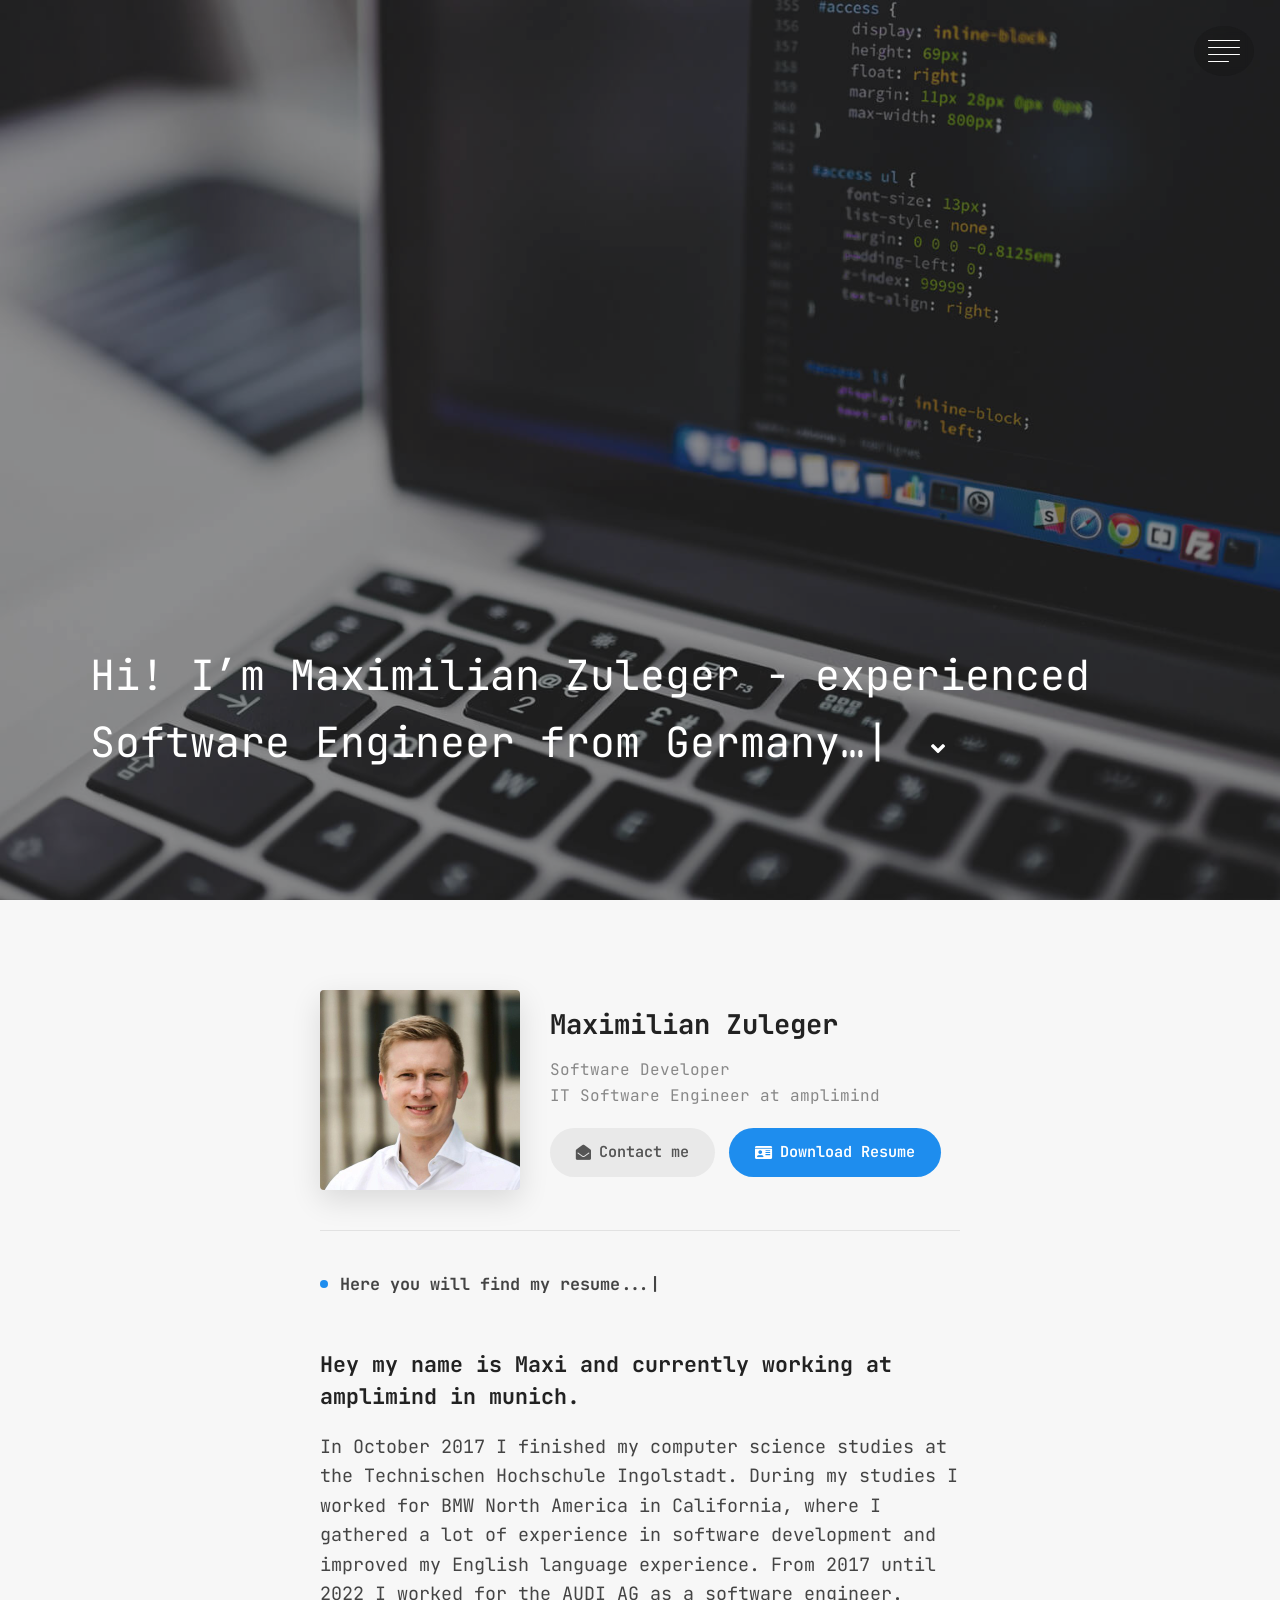
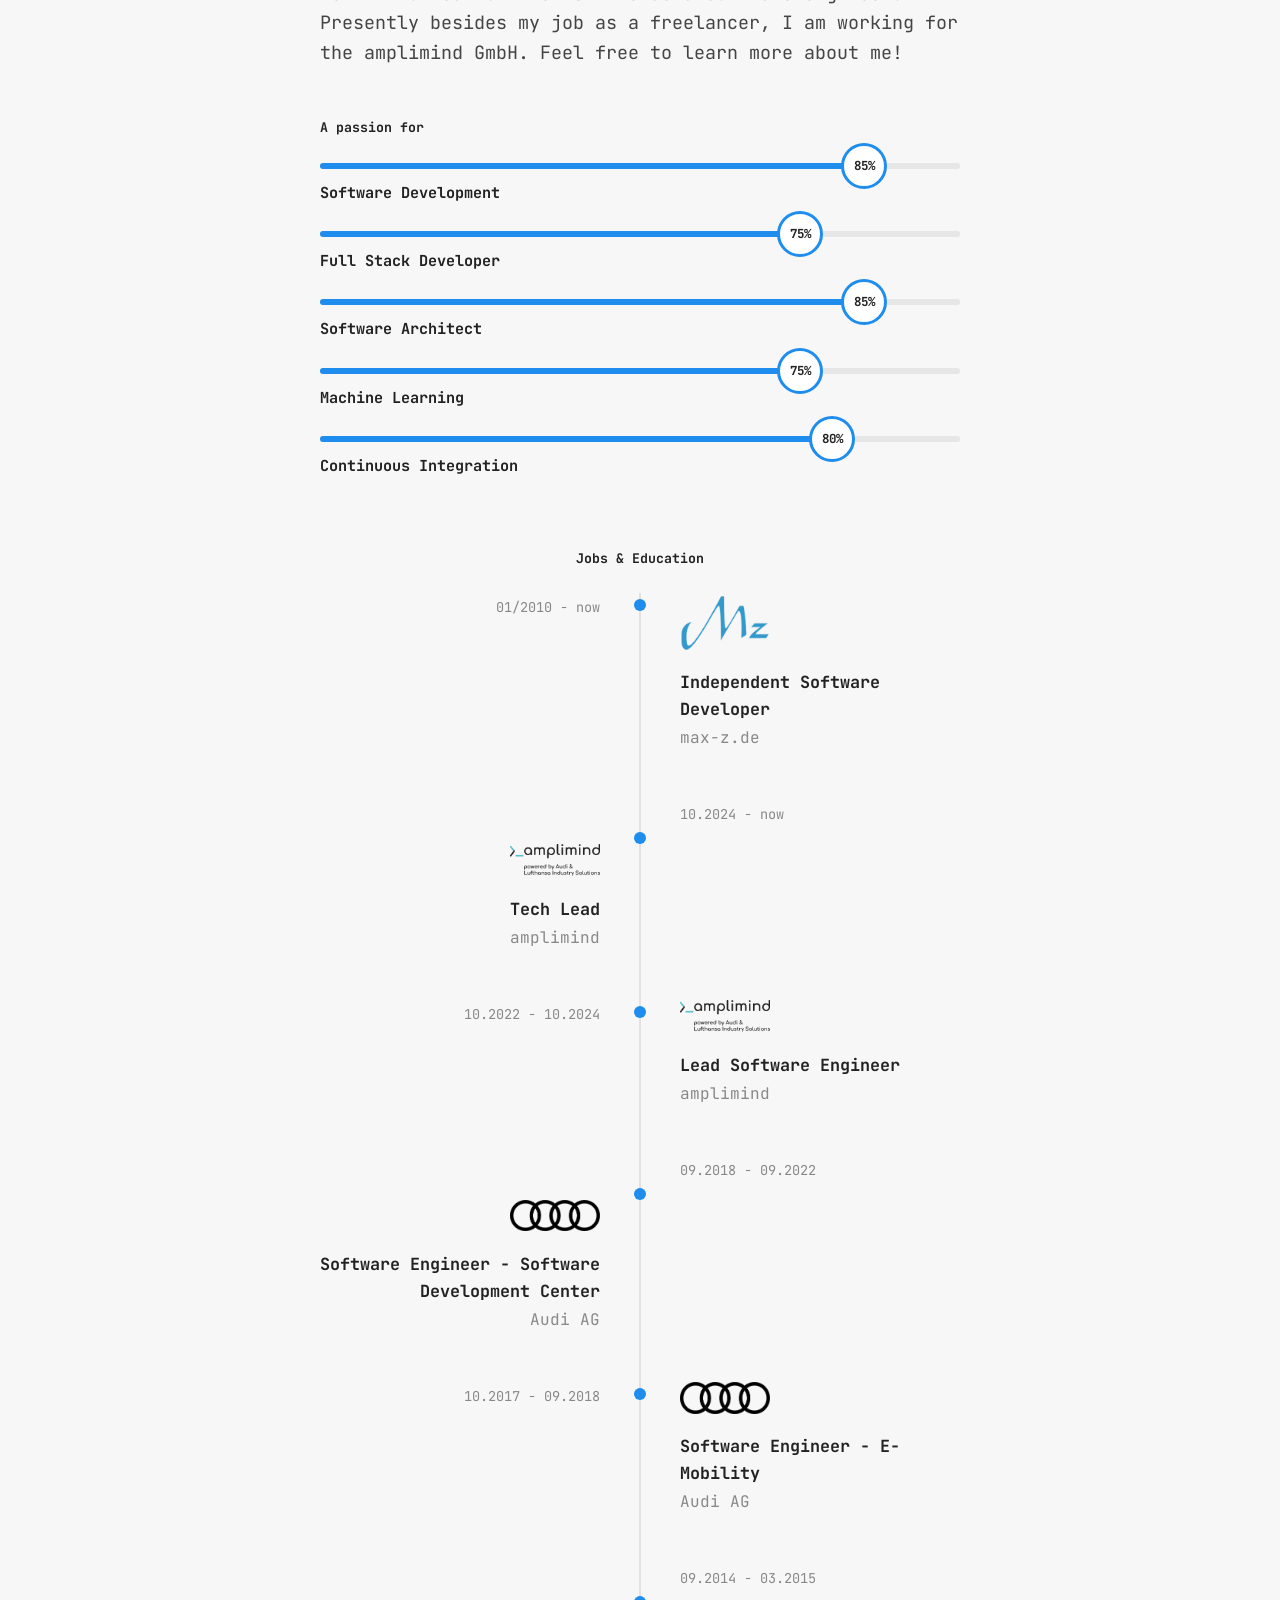
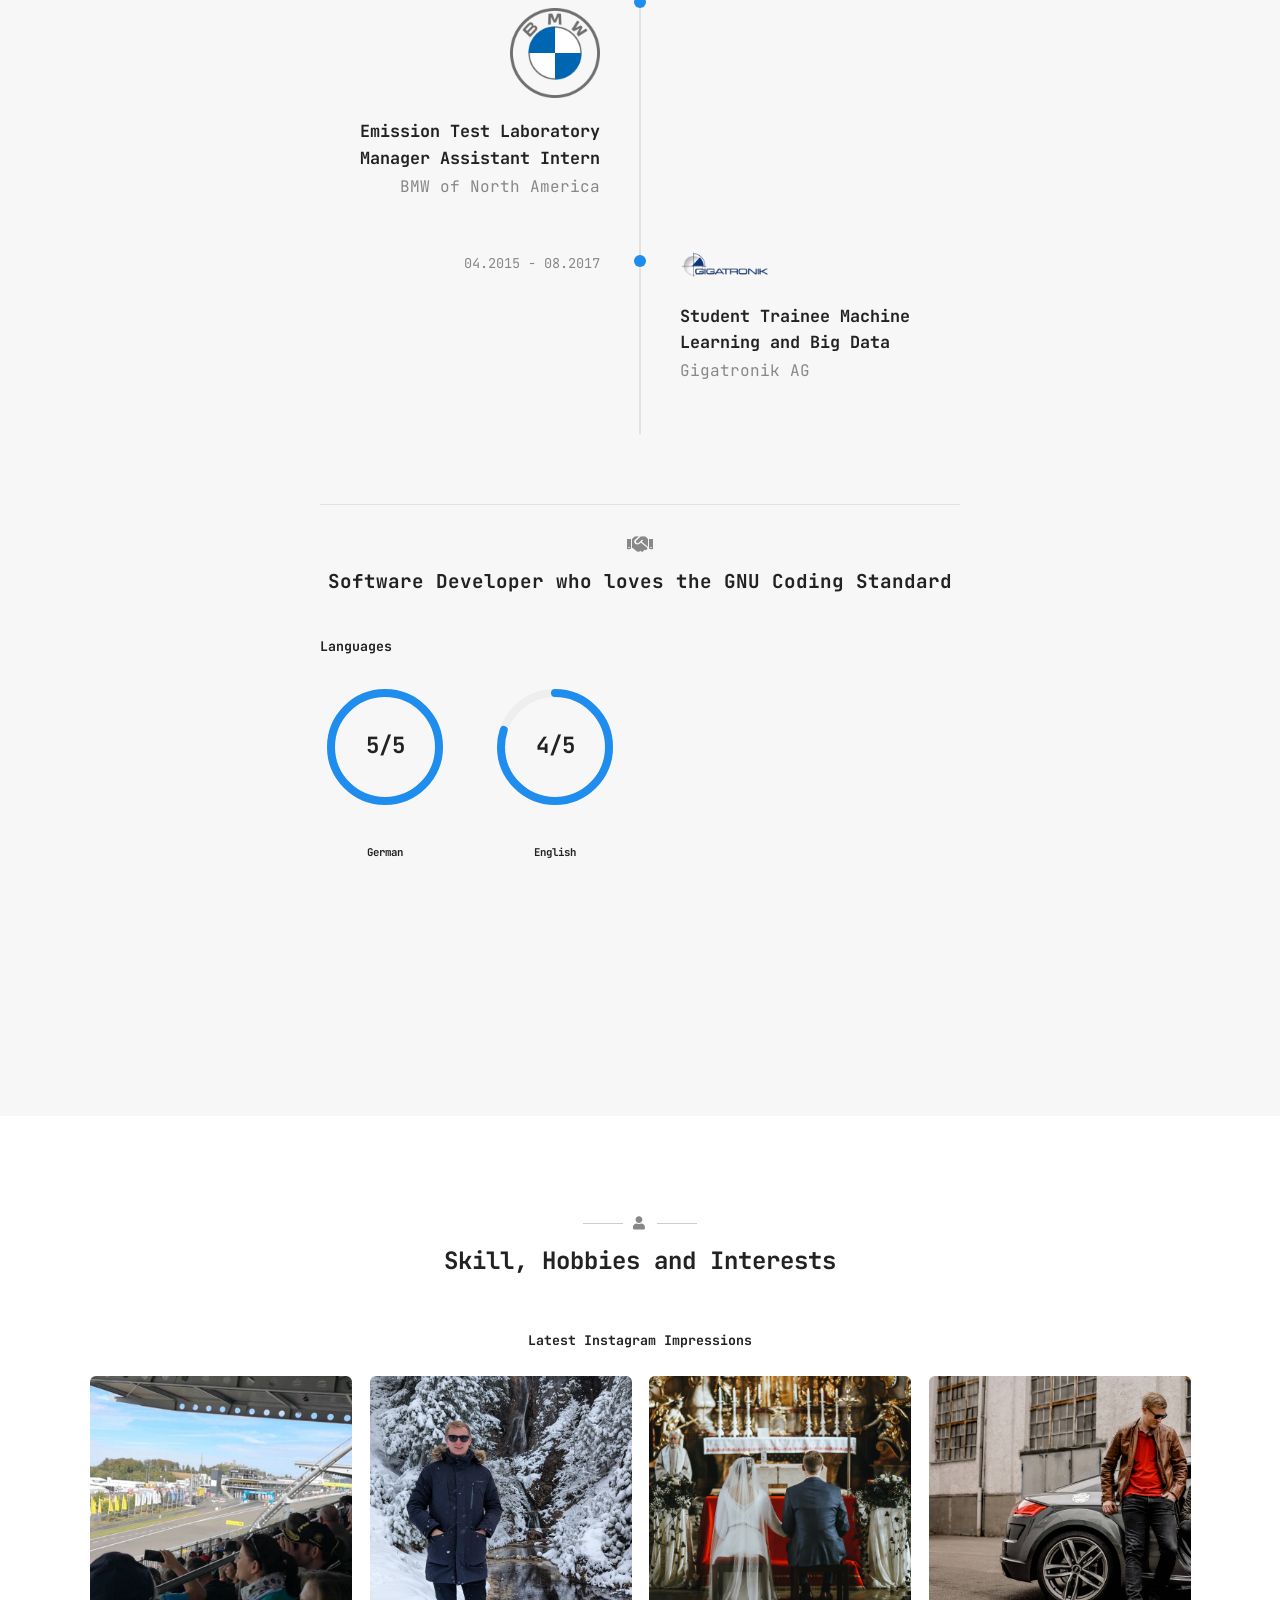
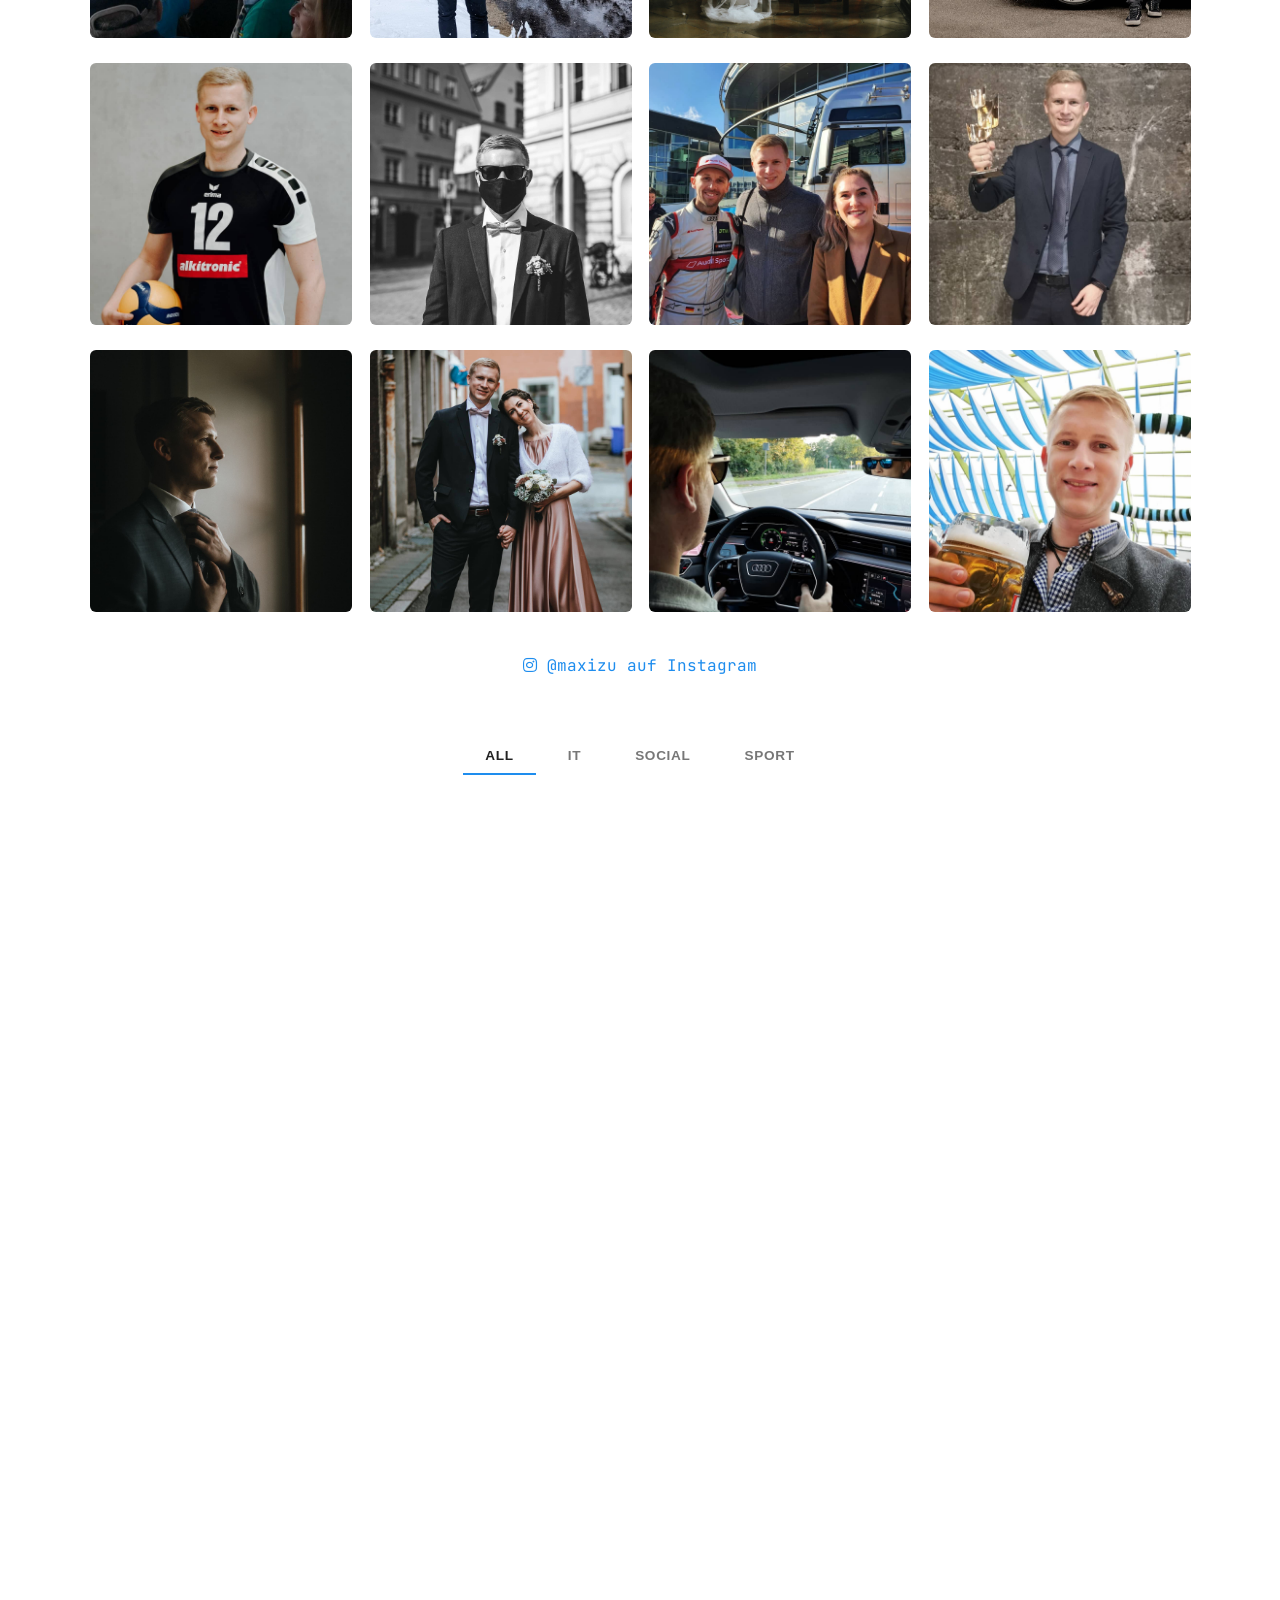
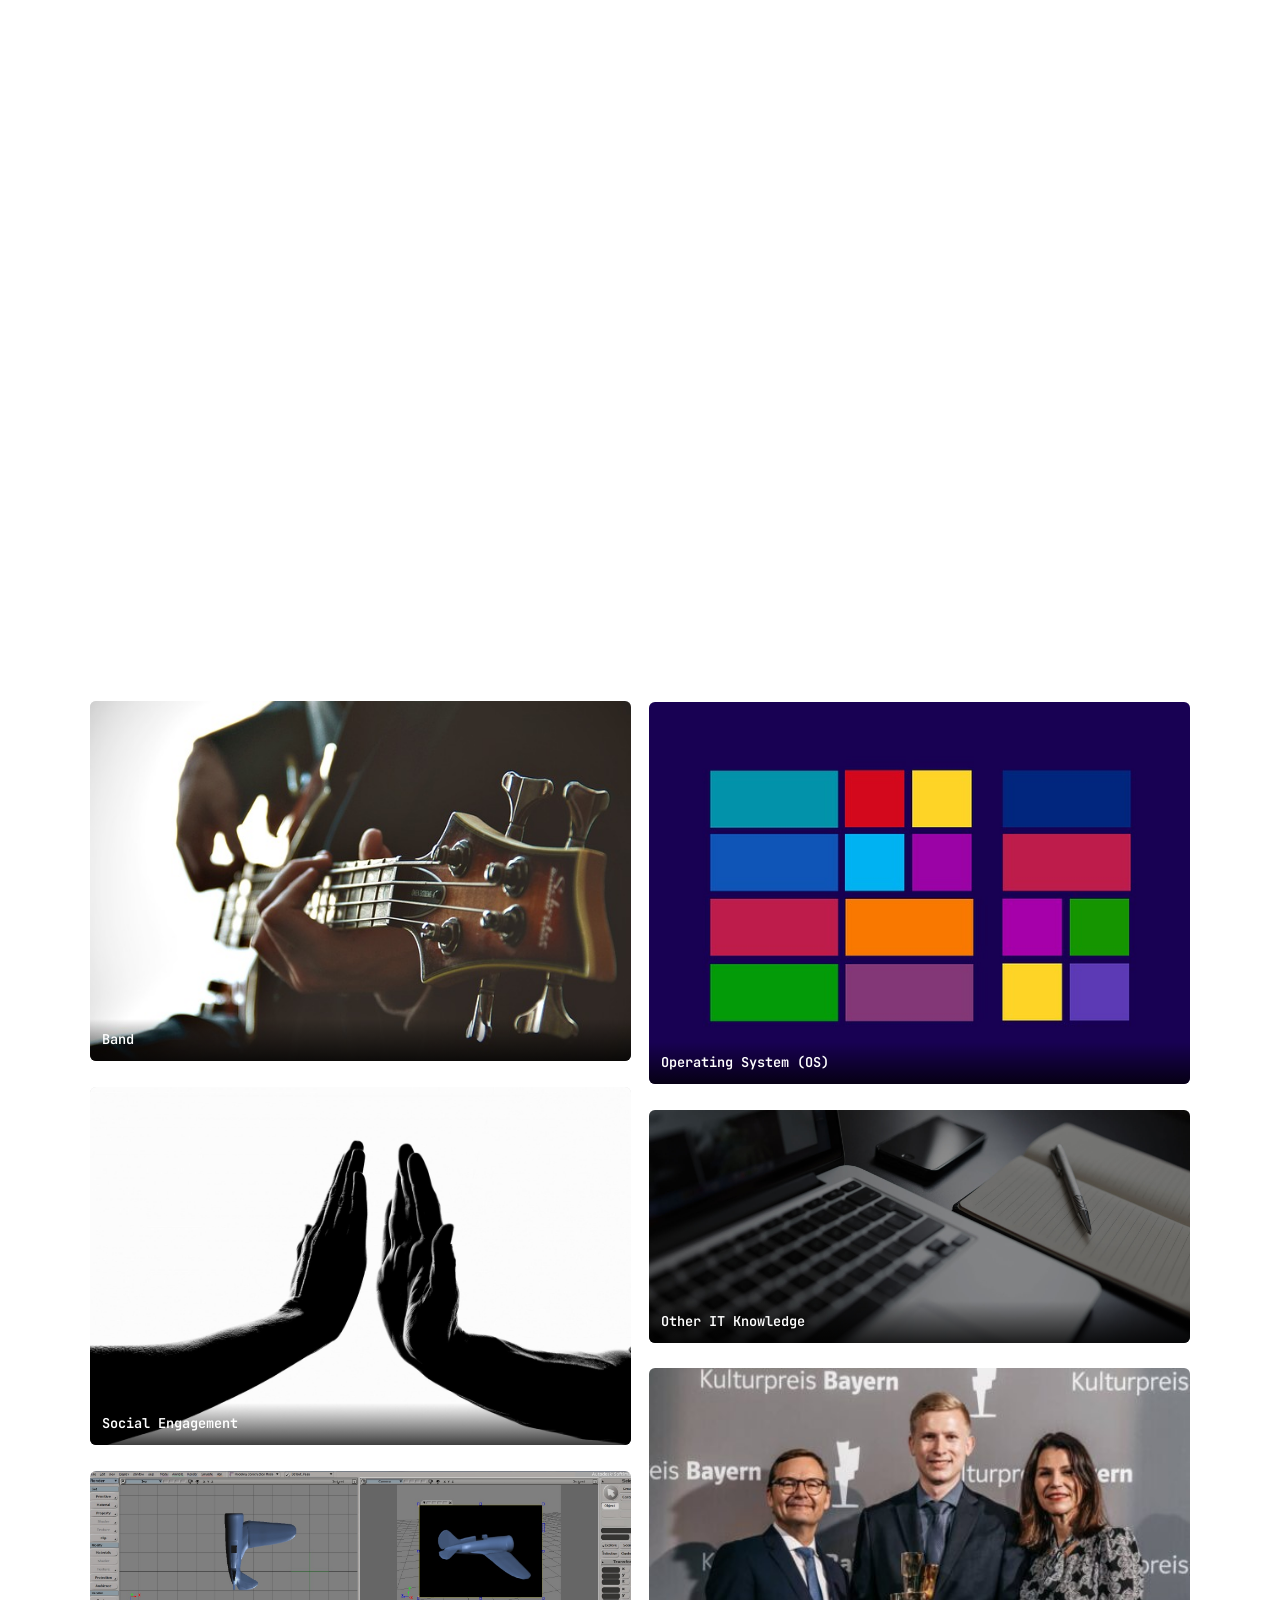
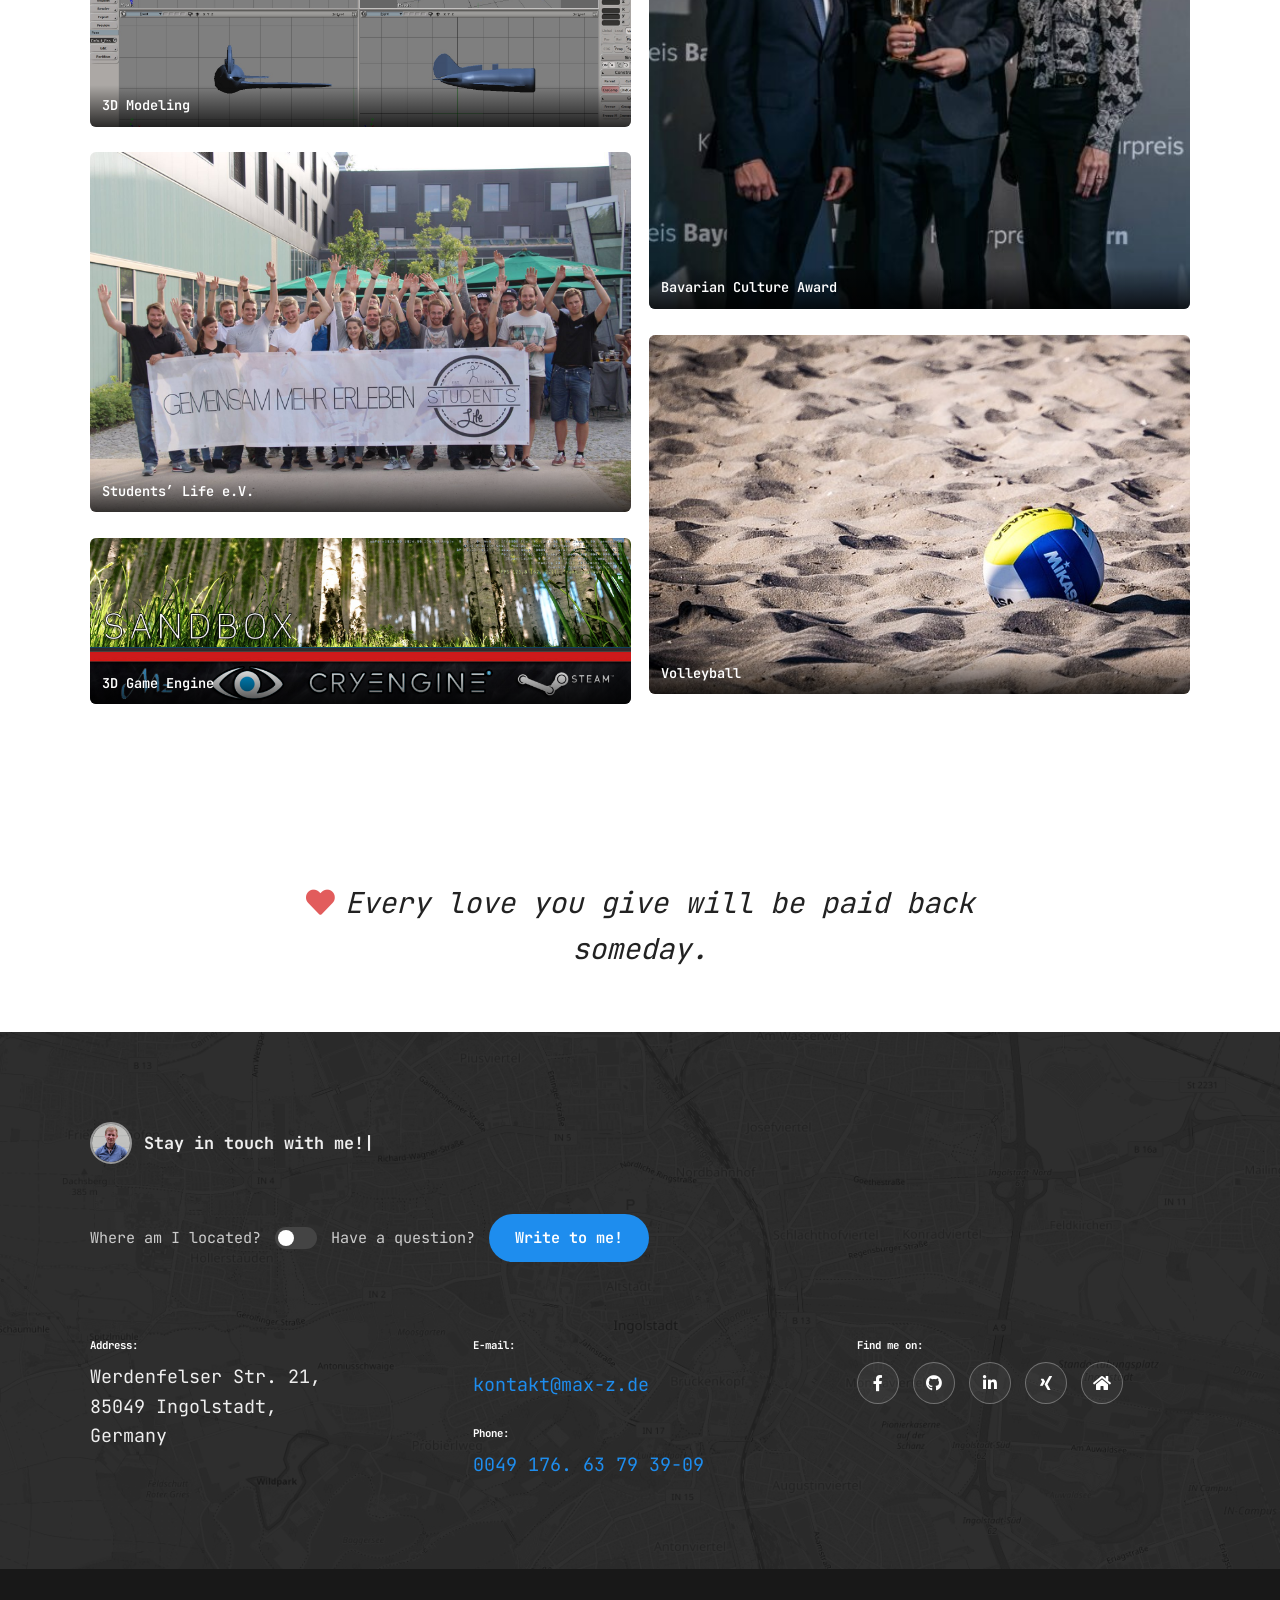
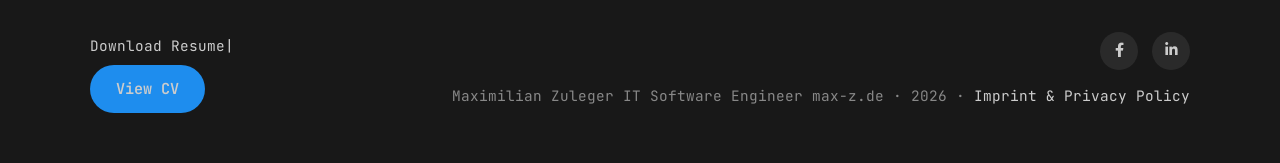
==== index.html @ d9252b2b "Fix decorative image overlap with content, add new profile photo, fix impressum nav - New profile ph" ====
<!DOCTYPE html>
<html lang="de">
<head>
<meta charset="UTF-8">
<meta name="viewport" content="width=device-width, initial-scale=1">
<title>Home | Maxi Zuleger</title>
<meta name="description" content="Maximilian Zuleger – Software Engineer">
<meta name="keywords" content="maxi,maximilian,maximilian zuleger,maxi zuleger">
<link rel="canonical" href="https://max-z.de/">
<link rel="icon" type="image/png" href="assets/img/favicon.png">
<meta property="og:locale" content="de_DE">
<meta property="og:site_name" content="Maxi Zuleger | Software Engineer">
<meta property="og:title" content="Home | Maxi Zuleger">
<meta property="og:description" content="Maximilian Zuleger – Software Engineer">
<meta property="og:url" content="https://max-z.de/">
<link rel="stylesheet" href="assets/fonts/jetbrains-mono/jetbrains-mono.css">
<link rel="stylesheet" href="assets/fonts/fontawesome/all.css">
<link rel="stylesheet" href="assets/css/main.css">
<link rel="stylesheet" href="assets/css/animations.css">
</head>
<body>

<button type="button" class="burger" id="nav-toggle" aria-label="Menü öffnen" aria-expanded="false">
  <span></span><span></span><span></span><span></span>
</button>

<nav id="site-nav" class="nav-panel">
  <div class="nav-panel-inner">
    <img src="assets/img/maxi-neu-avatar.jpg" alt="Maximilian Zuleger" class="nav-panel-avatar">
    <ul class="main-nav">
      <li><a href="#top" class="brand-link">Maximilian Zuleger</a></li>
      <li><a href="#resume">Resume</a></li>
      <li><a href="#portfolio">Portfolio</a></li>
      <li><a href="#contact">Contact</a></li>
      <li><a href="impressum.html">Imprint &amp; Privacy Policy</a></li>
    </ul>
  </div>
</nav>

<!-- ============ HERO ============ -->
<section id="top" class="hero" style="background-image: url('assets/img/home-alternative.jpg');">
  <div class="hero-content">
    <h1>
      <span class="typing" data-typing-text="Hi! I&rsquo;m <strong>Maximilian Zuleger</strong> - experienced Software Engineer from Germany&hellip;"></span>
      <a href="#resume" class="btn-go"><i class="fas fa-angle-down"></i></a>
    </h1>
  </div>
</section>

<!-- ============ RESUME ============ -->
<section id="resume" class="section bg-light">
  <div class="container-slim">

    <!-- Profile card -->
    <div class="profile-card">
      <img src="assets/img/maxi-neu-profile.jpg" alt="Maximilian Zuleger" class="profile-photo">
      <div class="profile-info">
        <h3>Maximilian Zuleger</h3>
        <p>Software Developer<br>IT Software Engineer at amplimind</p>
        <div class="btn-row btn-row-left">
          <a href="#contact" class="btn btn-grey"><i class="fas fa-envelope-open"></i> Contact me</a>
          <a href="https://maxizu.github.io/cv/cv_zuleger.pdf" class="btn btn-primary" title="Download CV"><i class="fas fa-id-card"></i> Download Resume</a>
        </div>
      </div>
    </div>

    <hr class="divider">

    <div class="section-header section-header-left">
      <span class="section-header-dot"></span>
      <span class="typing" data-typing-text="Here you will find my resume..."></span>
    </div>

    <p class="lead text-lg">Hey my name is Maxi and currently working at amplimind in munich.</p>
    <p class="lead mb-5">In October 2017 I finished my computer science studies at the Technischen Hochschule Ingolstadt. During my studies I worked for BMW North America in California, where I gathered a lot of experience in software development and improved my English language experience. From 2017 until 2022 I worked for the AUDI AG as a software engineer. Presently besides my job as a freelancer, I am working for the amplimind GmbH. Feel free to learn more about me!</p>

    <!-- Skills / Progress -->
    <div class="resume-row" style="margin-top:50px;">
      <div class="resume-row-image pos-left reveal reveal-fadeInLeft">
        <img src="assets/img/coffee.png" alt="">
      </div>
      <div class="resume-row-content">
        <h5 class="mb-5">A passion for</h5>

        <div class="skill-slider" data-percent="85">
          <div class="skill-slider-track"><div class="skill-slider-fill"></div><span class="skill-slider-badge">85%</span></div>
          <h6 class="mb-4">Software Development</h6>
        </div>
        <div class="skill-slider" data-percent="75">
          <div class="skill-slider-track"><div class="skill-slider-fill"></div><span class="skill-slider-badge">75%</span></div>
          <h6 class="mb-4">Full Stack Developer</h6>
        </div>
        <div class="skill-slider" data-percent="85">
          <div class="skill-slider-track"><div class="skill-slider-fill"></div><span class="skill-slider-badge">85%</span></div>
          <h6 class="mb-4">Software Architect</h6>
        </div>
        <div class="skill-slider" data-percent="75">
          <div class="skill-slider-track"><div class="skill-slider-fill"></div><span class="skill-slider-badge">75%</span></div>
          <h6 class="mb-4">Machine Learning</h6>
        </div>
        <div class="skill-slider" data-percent="80">
          <div class="skill-slider-track"><div class="skill-slider-fill"></div><span class="skill-slider-badge">80%</span></div>
          <h6 class="mb-4">Continuous Integration</h6>
        </div>
      </div>
    </div>

    <!-- Jobs & Education -->
    <div class="resume-row" style="margin-top:70px;">
      <div class="resume-row-image pos-left reveal reveal-fadeInLeft">
        <img src="assets/img/docs.png" alt="">
      </div>
      <div class="resume-row-image pos-right reveal reveal-fadeInRight">
        <img src="assets/img/cup.png" alt="">
      </div>
      <div class="resume-row-content">
      <h5 class="mb-5 text-center">Jobs &amp; Education</h5>

      <div class="timeline">
        <div class="timeline-event">
          <div class="timeline-event-date">01/2010 - now</div>
          <div class="timeline-event-point"></div>
          <div class="timeline-event-content">
            <img src="assets/img/logo-2.png" alt="">
            <h5 class="timeline-event-title">Independent Software Developer</h5>
            <span class="timeline-event-caption text-muted">max-z.de</span>
          </div>
        </div>
        <div class="timeline-event">
          <div class="timeline-event-date">10.2024 - now</div>
          <div class="timeline-event-point"></div>
          <div class="timeline-event-content">
            <img src="assets/img/logo_break-dark.png" alt="">
            <h5 class="timeline-event-title">Tech Lead</h5>
            <span class="timeline-event-caption text-muted">amplimind</span>
          </div>
        </div>
        <div class="timeline-event">
          <div class="timeline-event-date">10.2022 - 10.2024</div>
          <div class="timeline-event-point"></div>
          <div class="timeline-event-content">
            <img src="assets/img/logo_break-dark.png" alt="">
            <h5 class="timeline-event-title">Lead Software Engineer</h5>
            <span class="timeline-event-caption text-muted">amplimind</span>
          </div>
        </div>
        <div class="timeline-event">
          <div class="timeline-event-date">09.2018 - 09.2022</div>
          <div class="timeline-event-point"></div>
          <div class="timeline-event-content">
            <img src="assets/img/audilogo.png" alt="">
            <h5 class="timeline-event-title">Software Engineer - Software Development Center</h5>
            <span class="timeline-event-caption text-muted">Audi AG</span>
          </div>
        </div>
        <div class="timeline-event">
          <div class="timeline-event-date">10.2017 - 09.2018</div>
          <div class="timeline-event-point"></div>
          <div class="timeline-event-content">
            <img src="assets/img/audilogo.png" alt="">
            <h5 class="timeline-event-title">Software Engineer - E-Mobility</h5>
            <span class="timeline-event-caption text-muted">Audi AG</span>
          </div>
        </div>
        <div class="timeline-event">
          <div class="timeline-event-date">09.2014 - 03.2015</div>
          <div class="timeline-event-point"></div>
          <div class="timeline-event-content">
            <img src="assets/img/BMW_logo.png" alt="">
            <h5 class="timeline-event-title">Emission Test Laboratory Manager Assistant Intern</h5>
            <span class="timeline-event-caption text-muted">BMW of North America</span>
          </div>
        </div>
        <div class="timeline-event">
          <div class="timeline-event-date">04.2015 - 08.2017</div>
          <div class="timeline-event-point"></div>
          <div class="timeline-event-content">
            <img src="assets/img/GIGATRONIK_logo.png" alt="">
            <h5 class="timeline-event-title">Student Trainee Machine Learning and Big Data</h5>
            <span class="timeline-event-caption text-muted">Gigatronik AG</span>
          </div>
        </div>
      </div>
      </div>
    </div>

    <div class="section-divider-text">
      <i class="fas fa-handshake"></i>
      <h4>Software Developer who loves the GNU Coding Standard</h4>
    </div>

    <!-- Languages -->
    <div class="resume-row" style="margin-top:40px; margin-bottom:140px;">
      <div class="resume-row-content">
        <h5 class="mb-5">Languages</h5>
        <div class="chart-grid">
          <div class="single-chart" data-percent="100" data-value="5/5" data-label="German"></div>
          <div class="single-chart" data-percent="80" data-value="4/5" data-label="English"></div>
        </div>
      </div>
      <div class="resume-row-image pos-right reveal reveal-fadeInRight">
        <img src="assets/img/plant2.png" alt="">
      </div>
    </div>
  </div>
</section>

<!-- ============ PORTFOLIO / SKILLS / INSTAGRAM ============ -->
<section id="portfolio" class="section">
  <div class="container">
    <div class="section-header">
      <span class="eyebrow"><i class="fas fa-user"></i></span>
      <h4>Skill, Hobbies and Interests</h4>
    </div>

    <h5 class="text-center mb-5">Latest Instagram Impressions</h5>
    <div class="masonry-grid">
      <div class="masonry-item reveal reveal-bounceInLeft"><img src="assets/img/instagram/instagram-01.jpg" alt="Instagram Bild 1"></div>
      <div class="masonry-item reveal reveal-bounceInLeft"><img src="assets/img/instagram/instagram-02.jpg" alt="Instagram Bild 2"></div>
      <div class="masonry-item reveal reveal-bounceInLeft"><img src="assets/img/instagram/instagram-03.jpg" alt="Instagram Bild 3"></div>
      <div class="masonry-item reveal reveal-bounceInLeft"><img src="assets/img/instagram/instagram-04.webp" alt="Instagram Bild 4"></div>
      <div class="masonry-item reveal reveal-bounceInLeft"><img src="assets/img/instagram/instagram-05.jpg" alt="Instagram Bild 5"></div>
      <div class="masonry-item reveal reveal-bounceInLeft"><img src="assets/img/instagram/instagram-06.jpg" alt="Instagram Bild 6"></div>
      <div class="masonry-item reveal reveal-bounceInLeft"><img src="assets/img/instagram/instagram-07.jpg" alt="Instagram Bild 7"></div>
      <div class="masonry-item reveal reveal-bounceInLeft"><img src="assets/img/instagram/instagram-08.jpg" alt="Instagram Bild 8"></div>
      <div class="masonry-item reveal reveal-bounceInLeft"><img src="assets/img/instagram/instagram-09.jpg" alt="Instagram Bild 9"></div>
      <div class="masonry-item reveal reveal-bounceInLeft"><img src="assets/img/instagram/instagram-10.jpg" alt="Instagram Bild 10"></div>
      <div class="masonry-item reveal reveal-bounceInLeft"><img src="assets/img/instagram/instagram-11.jpg" alt="Instagram Bild 11"></div>
      <div class="masonry-item reveal reveal-bounceInLeft"><img src="assets/img/instagram/instagram-12.jpg" alt="Instagram Bild 12"></div>
    </div>
    <p class="text-center" style="margin-top:16px;">
      <a href="https://www.instagram.com/maxizu" target="_blank" rel="noopener"><i class="fab fa-instagram"></i> @maxizu auf Instagram</a>
    </p>

    <div class="filter-tabs" style="margin-top:60px;">
      <button type="button" class="filter-tab active" data-filter="all">All</button>
      <button type="button" class="filter-tab" data-filter="it">IT</button>
      <button type="button" class="filter-tab" data-filter="social">Social</button>
      <button type="button" class="filter-tab" data-filter="sport">Sport</button>
    </div>
    <div id="skills-grid" class="masonry-grid"></div>
  </div>
</section>

<!-- Popup für Skills -->
<div id="skills-popup-overlay" class="popup-overlay">
  <div class="popup-box"></div>
</div>

<!-- ============ QUOTE ============ -->
<section class="quote-section">
  <h3><i class="fas fa-heart" style="color:#e25c5c;margin-right:10px;"></i>Every love you give will be paid back someday.</h3>
</section>

<!-- ============ CONTACT ============ -->
<section id="contact" class="section bg-dark contact-section">
  <img class="contact-map-bg" src="assets/img/ingolstadt-map.jpg" alt="Karte von Ingolstadt">
  <div class="container contact-overlay">
    <div class="section-header section-header-left">
      <img src="assets/img/maxi-1.jpg" alt="" class="section-header-avatar">
      <span class="typing" data-typing-text="Stay in touch with me!"></span>
    </div>

    <div class="contact-actions">
      <span class="contact-toggle-label">Where am I located?</span>
      <label class="map-toggle">
        <input type="checkbox" id="map-toggle-input">
        <span class="map-toggle-indicator"></span>
      </label>
      <span class="contact-toggle-label">Have a question?</span>
      <a href="mailto:kontakt@max-z.de" class="btn btn-primary btn-sm">Write to me!</a>
    </div>

    <div class="contact-columns">
      <div>
        <h6 class="text-muted mb-2">Address:</h6>
        <address class="lead">Werdenfelser Str. 21,<br>85049 Ingolstadt,<br>Germany</address>
      </div>
      <div>
        <h6 class="text-muted mb-2">E-mail:</h6>
        <p class="mb-4"><a href="mailto:kontakt@max-z.de" class="lead link-inherit">kontakt@max-z.de</a></p>
        <h6 class="text-muted mb-2">Phone:</h6>
        <a href="tel:+4917663793909" class="lead link-inherit">0049 176. 63 79 39-09</a>
      </div>
      <div>
        <h6 class="text-muted mb-2">Find me on:</h6>
        <div class="social-icons">
          <a href="https://www.facebook.com/maxi.zuleger" target="_blank" rel="noopener" aria-label="Facebook" class="icon-facebook"><i class="fab fa-facebook-f"></i></a>
          <a href="https://github.com/maxizu" target="_blank" rel="noopener" aria-label="GitHub" class="icon-github"><i class="fab fa-github"></i></a>
          <a href="https://www.linkedin.com/in/maximilian-zuleger-722687129" target="_blank" rel="noopener" aria-label="LinkedIn" class="icon-linkedin"><i class="fab fa-linkedin-in"></i></a>
          <a href="https://www.xing.com/profile/Maximilian_Zuleger" target="_blank" rel="noopener" aria-label="Xing" class="icon-xing"><i class="fab fa-xing"></i></a>
          <a href="https://bright.eco/" target="_blank" rel="noopener" aria-label="bright.eco" class="icon-home"><i class="fas fa-home"></i></a>
        </div>
      </div>
    </div>
  </div>
</section>

<footer class="site-footer">
  <div class="container footer-row">
    <div class="footer-left">
      <p class="mb-2"><span class="typing" data-typing-text="Download Resume"></span></p>
      <a href="https://maxizu.github.io/cv/cv_zuleger.pdf" class="btn btn-primary btn-sm">View CV</a>
    </div>
    <div class="footer-right">
      <div class="social-icons social-icons-plain">
        <a href="https://www.facebook.com/maxi.zuleger" target="_blank" rel="noopener" aria-label="Facebook"><i class="fab fa-facebook-f"></i></a>
        <a href="https://www.linkedin.com/in/maximilian-zuleger-722687129" target="_blank" rel="noopener" aria-label="LinkedIn"><i class="fab fa-linkedin-in"></i></a>
      </div>
      <p class="text-muted mt-3 mb-0">Maximilian Zuleger IT Software Engineer max-z.de &middot; <span id="year"></span> &middot; <a href="impressum.html">Imprint &amp; Privacy Policy</a></p>
    </div>
  </div>
</footer>

<script src="assets/js/nav.js"></script>
<script src="assets/js/reveal.js"></script>
<script src="assets/js/typing.js"></script>
<script src="assets/js/piechart.js"></script>
<script src="assets/js/skills-popup.js"></script>
<script>
document.getElementById('year').textContent = new Date().getFullYear();
var mapToggle = document.getElementById('map-toggle-input');
var mapBg = document.querySelector('.contact-map-bg');
if (mapToggle && mapBg) {
  mapToggle.addEventListener('change', function () {
    mapBg.classList.toggle('is-visible', mapToggle.checked);
  });
}
</script>
</body>
</html>
---- assets/fonts/jetbrains-mono/jetbrains-mono.css ----
/* JetBrains Mono – self-hosted, Variable Font (Gewichte 400-700 in einer Datei) */
@font-face {
  font-family: 'JetBrains Mono';
  font-style: normal;
  font-weight: 100 800;
  font-display: swap;
  src: url('jetbrains-mono-latin.woff2') format('woff2');
  unicode-range: U+0000-00FF, U+0131, U+0152-0153, U+02BB-02BC, U+02C6, U+02DA, U+02DC, U+2000-206F, U+2122, U+2191, U+2193, U+2212, U+2215, U+FEFF, U+FFFD;
}
@font-face {
  font-family: 'JetBrains Mono';
  font-style: normal;
  font-weight: 100 800;
  font-display: swap;
  src: url('jetbrains-mono-latin-ext.woff2') format('woff2');
  unicode-range: U+0100-02BA, U+02BD-02C5, U+02C7-02CC, U+02CE-02D7, U+02DD-02FF, U+1D00-1DBF, U+1E00-1E9F, U+1EF2-1EFF, U+2020, U+20A0-20AB, U+20AD-20C0, U+2113, U+2C60-2C7F, U+A720-A7FF;
}
---- assets/css/main.css ----
/* =========================================================
   max-z.de – statische Version
   Konsolidiertes Stylesheet (ersetzt Bootstrap/Theme-Bundle)
   ========================================================= */

:root {
  --color-primary: #1E8DEE;
  --color-primary-dark: #0F73CA;
  --color-dark-bg: #181818;
  --color-dark-bg-2: #222;
  --color-light-bg: #fff;
  --color-text: #444;
  --color-text-muted: #888;
  --font-base: "JetBrains Mono", ui-monospace, "SFMono-Regular", Menlo, Consolas, monospace;
  --max-width: 1140px;
}

* { box-sizing: border-box; }

html {
  scroll-behavior: smooth;
}

body {
  margin: 0;
  font-family: var(--font-base);
  color: var(--color-text);
  line-height: 1.6;
  background: #fff;
  overflow-x: hidden;
}

img { max-width: 100%; height: auto; }

a { color: var(--color-primary); text-decoration: none; }
a:hover { color: var(--color-primary-dark); }

.container {
  max-width: var(--max-width);
  margin: 0 auto;
  padding: 0 20px;
}

.container-slim {
  max-width: 680px;
  margin: 0 auto;
  padding: 0 20px;
}

section { position: relative; }

.section {
  padding: 90px 0;
}

.bg-light { background: #f7f7f7; }
.bg-dark  { background: var(--color-dark-bg); color: #eee; }
.bg-dark h1, .bg-dark h2, .bg-dark h3, .bg-dark h4, .bg-dark h5, .bg-dark h6 { color: #fff; }
.bg-dark a:not(.btn) { color: var(--color-primary); }
.bg-dark .social-icons a { color: #fff; }

.text-center { text-align: center; }
.text-muted { color: var(--color-text-muted); }

.mb-0 { margin-bottom: 0; }
.mb-2 { margin-bottom: .5rem; }
.mb-4 { margin-bottom: 1rem; }
.mb-5 { margin-bottom: 1.5rem; }
.lead { font-size: 1.15rem; }

h1, h2, h3, h4, h5, h6 {
  font-weight: 700;
  color: #222;
}

/* ---------- Navigation (Vollbild-Panel wie im Original) ---------- */
.burger {
  position: fixed;
  top: 50px;
  right: 50px;
  z-index: 1100;
  display: flex;
  flex-direction: column;
  justify-content: center;
  gap: 6px;
  width: 32px;
  height: 22px;
  background: none;
  border: none;
  cursor: pointer;
  padding: 0;
  box-sizing: content-box;
}

/* Immer sichtbarer Kontrast-Hintergrund hinter dem Burger,
   unabhängig davon was gerade dahinter liegt (Bild, hell, dunkel) */
.burger::before {
  content: "";
  position: absolute;
  inset: -14px;
  border-radius: 50%;
  background: rgba(20, 20, 20, .35);
  backdrop-filter: blur(4px);
  -webkit-backdrop-filter: blur(4px);
  z-index: -1;
  opacity: 0;
  transition: opacity .2s ease;
}

body:not(.nav-open) .burger::before {
  opacity: 1;
}

@media (max-width: 1500px) {
  .burger { top: 40px; right: 40px; }
}
@media (max-width: 767px) {
  .burger { top: 30px; right: 30px; }
}
@media (max-width: 360px) {
  .burger { top: 20px; right: 20px; }
}

.burger span {
  display: block;
  height: 3px;
  width: 100%;
  background: #fff;
  border-radius: 2px;
  transition: transform .3s ease, opacity .3s ease, width .25s ease;
}

.burger span:nth-child(4) { width: 65%; align-self: flex-start; }
.burger:hover span:nth-child(4) { width: 100%; }

.burger.is-active span:nth-child(1),
.burger.is-active span:nth-child(4) {
  transform: scale(0, 0);
  opacity: 0;
}
.burger.is-active span:nth-child(2) {
  transform: translateY(9px) rotate(45deg);
}
.burger.is-active span:nth-child(3) {
  transform: translateY(6px) rotate(-45deg);
}

/* Burger-Linien sind immer weiß; der halbtransparente dunkle Kreis-Hintergrund
   (siehe .burger::before) sorgt für Kontrast auf jedem Untergrund */

.nav-panel {
  position: fixed;
  inset: 0;
  z-index: 1050;
  visibility: hidden;
  opacity: 0;
  transition: opacity .4s ease, visibility 0s linear .4s;
  background: rgba(15,15,15,.97);
  display: flex;
  align-items: center;
  justify-content: center;
}

body.nav-open .nav-panel {
  visibility: visible;
  opacity: 1;
  transition: opacity .4s ease;
}

.nav-panel-inner {
  text-align: center;
}

.nav-panel-avatar {
  width: 86px;
  height: 86px;
  border-radius: 50%;
  object-fit: cover;
  border: 2px solid rgba(255,255,255,.25);
  margin-bottom: 28px;
}

.main-nav {
  list-style: none;
  margin: 0;
  padding: 0;
  display: flex;
  flex-direction: column;
  gap: 22px;
}

.main-nav li a {
  color: #fff;
  font-size: 1.6rem;
  font-weight: 300;
  letter-spacing: .03em;
  opacity: .8;
  transition: opacity .2s ease, color .2s ease;
}

.main-nav li a.brand-link {
  font-weight: 700;
  font-size: 1.3rem;
  text-transform: uppercase;
  letter-spacing: .08em;
  color: var(--color-primary);
  opacity: 1;
  margin-bottom: 6px;
  display: inline-block;
}

.main-nav li a:hover,
.main-nav li a.active {
  opacity: 1;
  color: var(--color-primary);
}

body.nav-open,
body.nav-open .hero {
  overflow: hidden;
}

/* Damit fixe Anker-Sprünge nicht unter dem Burger-Button verschwinden */
section[id] {
  scroll-margin-top: 20px;
}

/* ---------- Hero ---------- */
.hero {
  min-height: 100vh;
  display: flex;
  align-items: flex-end;
  justify-content: flex-start;
  text-align: left;
  color: #fff;
  background-size: cover;
  background-position: center;
  background-attachment: fixed;
  position: relative;
}

.hero::before {
  content: "";
  position: absolute;
  inset: 0;
  background: rgba(10,10,10,.45);
}

.hero-content {
  position: relative;
  z-index: 2;
  width: 100%;
  padding: 0 7vw 90px;
}

.hero h1 {
  font-size: clamp(1.6rem, 3.4vw, 2.6rem);
  font-weight: 300;
  color: #fff;
  max-width: 1000px;
}

.hero h1 strong { font-weight: 700; }

.typing::after {
  content: "|";
  animation: blink 1s step-start infinite;
}

.btn-go {
  display: inline-flex;
  margin-left: 16px;
  color: #fff;
  font-size: 1.4rem;
  animation: bounceDown 2s infinite;
}

/* ---------- Buttons ---------- */
.btn {
  display: inline-flex;
  align-items: center;
  gap: 8px;
  padding: 12px 26px;
  border-radius: 30px;
  border: none;
  cursor: pointer;
  font-size: .95rem;
  font-weight: 600;
  transition: background .2s ease, transform .2s ease;
}

.btn-primary {
  background: var(--color-primary);
  color: #fff;
}
.btn-primary:hover { background: var(--color-primary-dark); color: #fff; transform: translateY(-2px); }

.btn-outline {
  background: transparent;
  color: #fff;
  border: 1px solid rgba(255,255,255,.6);
}
.btn-outline:hover { background: rgba(255,255,255,.12); color: #fff; }

.btn-row {
  display: flex;
  gap: 14px;
  justify-content: center;
  flex-wrap: wrap;
  margin-top: 24px;
}

/* ---------- Resume: Profile card ---------- */
.profile-card {
  display: flex;
  align-items: center;
  gap: 30px;
  flex-wrap: wrap;
  margin-bottom: 40px;
}

.profile-photo {
  width: 200px;
  height: 200px;
  object-fit: cover;
  border-radius: 4px;
  box-shadow: 0 10px 30px rgba(0,0,0,.12);
}

.profile-info h3 {
  margin: 0 0 10px;
  font-size: 1.7rem;
}

.profile-info p {
  margin: 0 0 20px;
  color: var(--color-text-muted);
}

.btn-row-left { justify-content: flex-start; margin-top: 0; }

.btn-grey {
  background: #e9e9e9;
  color: #555;
}
.btn-grey:hover { background: #ddd; color: #333; }

.divider {
  border: none;
  border-top: 1px solid #e2e2e2;
  margin: 40px 0;
}

.section-header-left {
  text-align: left;
  display: flex;
  align-items: center;
  gap: 12px;
  margin-bottom: 20px;
}

.section-header-dot {
  width: 8px;
  height: 8px;
  border-radius: 50%;
  background: var(--color-primary);
  flex-shrink: 0;
}

.section-header-left .typing {
  font-weight: 700;
  font-size: 1.05rem;
}

.section-header-avatar {
  width: 42px;
  height: 42px;
  border-radius: 50%;
  object-fit: cover;
  border: 2px solid rgba(255,255,255,.5);
}

.text-lg { font-size: 1.35rem; line-height: 1.5; color: #222; font-weight: 700; margin-bottom: 1.2rem; }

/* Resume rows: Inhalt + kleine dekorative Eck-Grafik (wie im Original,
   absolut positioniert statt als eigene Flex-Spalte) */
.resume-row {
  position: relative;
}

.resume-row-image {
  position: absolute;
  top: 50%;
  transform: translateY(-50%);
  width: 240px;
  max-width: none;
  opacity: .95;
  pointer-events: none;
  z-index: 0;
}
.resume-row-image.pos-left  { left: -250px; }
.resume-row-image.pos-right { right: -250px; }

.resume-row-content { position: relative; z-index: 1; }

@media (max-width: 1300px) {
  .resume-row-image { display: none; }
}

/* Skill sliders (statt klassischer Progress-Bar) */
.skill-slider { margin-bottom: 26px; }

.skill-slider-track {
  position: relative;
  height: 6px;
  background: #e6e6e6;
  border-radius: 10px;
  margin-bottom: 12px;
}

.skill-slider-fill {
  position: absolute;
  top: 0; left: 0; bottom: 0;
  width: 0;
  background: var(--color-primary);
  border-radius: 10px;
  transition: width 1.3s cubic-bezier(.2,.8,.2,1);
}

.skill-slider-badge {
  position: absolute;
  top: 50%;
  left: 0;
  transform: translate(-50%, -50%);
  width: 46px;
  height: 46px;
  border-radius: 50%;
  background: #fff;
  border: 3px solid var(--color-primary);
  display: flex;
  align-items: center;
  justify-content: center;
  font-size: .78rem;
  font-weight: 700;
  color: #222;
  transition: left 1.3s cubic-bezier(.2,.8,.2,1);
}

.skill-slider h6 { margin: 0; font-size: .95rem; }

/* Section divider with icon + heading */
.section-divider-text {
  text-align: center;
  margin: 70px 0 20px;
  padding-top: 30px;
  border-top: 1px solid #e2e2e2;
}
.section-divider-text i {
  display: block;
  font-size: 1.3rem;
  color: #888;
  margin-bottom: 10px;
}
.section-divider-text h4 { font-size: 1.2rem; margin: 0; }

/* ---------- Section header (zentriert, mit Linien, wie Portfolio) ---------- */
.section-header {
  text-align: center;
  margin-bottom: 50px;
}

.section-header .eyebrow {
  display: inline-flex;
  align-items: center;
  gap: 10px;
  color: var(--color-text-muted);
  font-size: .85rem;
  text-transform: uppercase;
  letter-spacing: .08em;
}

.section-header .eyebrow::before,
.section-header .eyebrow::after {
  content: "";
  width: 40px;
  height: 1px;
  background: #ccc;
}

.section-header h4 {
  margin: 10px 0 0;
  font-size: 1.5rem;
}

/* ---------- Timeline (Zick-Zack: abwechselnd links/rechts, wie im Original) ---------- */
.timeline {
  position: relative;
  max-width: 760px;
  margin: 0 auto;
}

.timeline::before {
  content: "";
  position: absolute;
  top: 0;
  bottom: 0;
  left: 50%;
  width: 2px;
  margin-left: -1px;
  background: #e2e2e2;
}

.timeline-event {
  position: relative;
  display: grid;
  grid-template-columns: 1fr 40px 1fr;
  align-items: start;
  gap: 0 20px;
  padding-bottom: 50px;
}

/* Ungerade Einträge (1., 3., 5. ...): Datum links, Inhalt rechts */
.timeline-event:nth-child(odd) .timeline-event-date {
  grid-column: 1;
  text-align: right;
}
.timeline-event:nth-child(odd) .timeline-event-content {
  grid-column: 3;
  text-align: left;
}

/* Gerade Einträge (2., 4., 6. ...): Inhalt links, Datum rechts */
.timeline-event:nth-child(even) .timeline-event-date {
  grid-column: 3;
  text-align: left;
}
.timeline-event:nth-child(even) .timeline-event-content {
  grid-column: 1;
  text-align: right;
}

.timeline-event-date {
  color: var(--color-text-muted);
  font-size: .85rem;
  padding-top: 4px;
}

.timeline-event-point {
  grid-column: 2;
  width: 12px;
  height: 12px;
  border-radius: 50%;
  background: var(--color-primary);
  justify-self: center;
  margin-top: 6px;
  position: relative;
  z-index: 2;
}

.timeline-event-title {
  margin: 4px 0 2px;
  font-size: 1.05rem;
}

.timeline-event-content img {
  max-width: 90px;
  margin-bottom: 8px;
}

.timeline-event:nth-child(odd) .timeline-event-content img { margin-left: 0; }
.timeline-event:nth-child(even) .timeline-event-content img { margin-right: 0; margin-left: auto; }

@media (max-width: 700px) {
  .timeline::before { left: 20px; margin-left: 0; }
  .timeline-event,
  .timeline-event:nth-child(even) {
    grid-template-columns: 30px 1fr;
    grid-template-rows: auto auto;
  }
  .timeline-event:nth-child(odd) .timeline-event-date,
  .timeline-event:nth-child(even) .timeline-event-date {
    grid-column: 2;
    grid-row: 1;
    text-align: left;
  }
  .timeline-event:nth-child(odd) .timeline-event-point,
  .timeline-event:nth-child(even) .timeline-event-point {
    grid-column: 1;
    grid-row: 1 / span 2;
  }
  .timeline-event:nth-child(odd) .timeline-event-content,
  .timeline-event:nth-child(even) .timeline-event-content {
    grid-column: 2;
    grid-row: 2;
    text-align: left;
  }
  .timeline-event:nth-child(even) .timeline-event-content img { margin-left: 0; margin-right: 0; }
}


/* Circle charts (languages) */
.chart-grid {
  display: flex;
  gap: 40px;
  justify-content: flex-start;
  flex-wrap: wrap;
}

.single-chart { text-align: center; }

.single-chart svg { width: 130px; height: 130px; }

.chart-circle-bg {
  fill: none;
  stroke: #eee;
  stroke-width: 8;
}
.chart-circle-value {
  fill: none;
  stroke: var(--color-primary);
  stroke-width: 8;
  stroke-linecap: round;
  transform: rotate(-90deg);
  transform-origin: 50% 50%;
  transition: stroke-dashoffset 1.4s ease;
}

.chart-content-text {
  font-size: 1.4rem;
  font-weight: 700;
  fill: #222;
}

/* ---------- Skills / Portfolio: Masonry (CSS-Columns) ---------- */
.masonry-grid {
  column-count: 4;
  column-gap: 18px;
  margin-top: 20px;
}

@media (max-width: 1100px) { .masonry-grid { column-count: 3; } }
@media (max-width: 760px)  { .masonry-grid { column-count: 2; } }
@media (max-width: 460px)  { .masonry-grid { column-count: 1; } }

/* Skills-Grid nutzt im Original nur 2 (größere) Spalten statt 4 */
#skills-grid.masonry-grid { column-count: 2; }
@media (max-width: 600px) { #skills-grid.masonry-grid { column-count: 1; } }

.masonry-item {
  position: relative;
  display: inline-block;
  width: 100%;
  break-inside: avoid;
  margin-bottom: 18px;
  border-radius: 6px;
  overflow: hidden;
  cursor: pointer;
  background: #ddd;
}

.masonry-item img {
  width: 100%;
  height: auto;
  display: block;
  transition: transform .4s ease;
}

.masonry-item:hover img { transform: scale(1.06); }

.masonry-item .tile-caption {
  position: absolute;
  inset: auto 0 0 0;
  padding: 10px 12px;
  background: linear-gradient(transparent, rgba(0,0,0,.75));
  color: #fff;
  font-size: .85rem;
  font-weight: 600;
}

/* Filter Tabs */
.filter-tabs {
  display: flex;
  justify-content: center;
  gap: 10px;
  flex-wrap: wrap;
}

.filter-tab {
  background: none;
  border: none;
  padding: 10px 22px;
  font-size: .85rem;
  font-weight: 700;
  text-transform: uppercase;
  letter-spacing: .05em;
  color: #777;
  cursor: pointer;
  border-bottom: 2px solid transparent;
}

.filter-tab.active {
  color: #222;
  border-bottom-color: var(--color-primary);
}

/* ---------- Popup / Modal ---------- */
.popup-overlay {
  position: fixed;
  inset: 0;
  background: rgba(0,0,0,.7);
  display: none;
  align-items: center;
  justify-content: center;
  z-index: 2000;
  padding: 20px;
}
.popup-overlay.is-open { display: flex; }

.popup-box {
  background: #fff;
  max-width: 640px;
  width: 100%;
  max-height: 85vh;
  overflow-y: auto;
  border-radius: 6px;
  padding: 30px;
  position: relative;
  transform: scale(.9);
  opacity: 0;
  transition: transform .3s ease, opacity .3s ease;
}
.popup-overlay.is-open .popup-box {
  transform: scale(1);
  opacity: 1;
}

.popup-close {
  position: absolute;
  top: 12px;
  right: 16px;
  font-size: 1.4rem;
  background: none;
  border: none;
  cursor: pointer;
  color: #888;
}

.popup-box img { border-radius: 4px; margin-bottom: 16px; }

/* ---------- Quote ---------- */
.quote-section {
  text-align: center;
  padding: 60px 20px;
}
.quote-section h3 {
  font-size: clamp(1.2rem, 2.4vw, 1.8rem);
  font-style: italic;
  font-weight: 400;
  max-width: 760px;
  margin: 0 auto;
}

/* ---------- Contact ---------- */
.contact-section {
  overflow: hidden;
}

.contact-map-bg {
  position: absolute;
  inset: 0;
  width: 100%;
  height: 100%;
  object-fit: cover;
  opacity: .1;
  filter: grayscale(1);
  transition: opacity .6s ease, filter .6s ease;
}

.contact-map-bg.is-visible {
  opacity: .9;
  filter: grayscale(0);
}

.contact-overlay {
  position: relative;
  z-index: 2;
}

.contact-actions {
  display: flex;
  align-items: center;
  gap: 14px;
  flex-wrap: wrap;
  margin-bottom: 50px;
}

.contact-toggle-label { font-size: .95rem; color: #ccc; }

.map-toggle {
  position: relative;
  display: inline-block;
  width: 42px;
  height: 22px;
}
.map-toggle input { opacity: 0; width: 0; height: 0; }
.map-toggle-indicator {
  position: absolute;
  inset: 0;
  background: #444;
  border-radius: 20px;
  transition: background .2s ease;
}
.map-toggle-indicator::before {
  content: "";
  position: absolute;
  width: 16px; height: 16px;
  left: 3px; top: 3px;
  background: #fff;
  border-radius: 50%;
  transition: transform .2s ease;
}
.map-toggle input:checked + .map-toggle-indicator { background: var(--color-primary); }
.map-toggle input:checked + .map-toggle-indicator::before { transform: translateX(20px); }

.contact-columns {
  display: flex;
  flex-wrap: wrap;
  gap: 50px;
}
.contact-columns > div { flex: 1 1 220px; }
.contact-columns address { font-style: normal; }

.social-icons {
  display: flex;
  gap: 14px;
  margin-top: 6px;
}
.social-icons a {
  width: 42px;
  height: 42px;
  border-radius: 50%;
  border: 1px solid rgba(255,255,255,.3);
  display: flex;
  align-items: center;
  justify-content: center;
  color: #fff;
  background: rgba(255,255,255,.05);
  transition: background .2s ease, border-color .2s ease;
}
.social-icons a:hover { background: var(--color-primary); border-color: var(--color-primary); }

.social-icons a.icon-facebook:hover { background: #3b5998; border-color: #3b5998; }
.social-icons a.icon-github:hover   { background: #333; border-color: #333; }
.social-icons a.icon-linkedin:hover { background: #0077b5; border-color: #0077b5; }
.social-icons a.icon-xing:hover     { background: #026466; border-color: #026466; }
.social-icons a.icon-home:hover     { background: #4caf50; border-color: #4caf50; }

.social-icons-plain a {
  width: 38px; height: 38px;
  border: none;
  background: rgba(255,255,255,.08);
  color: #fff;
}

/* ---------- Footer ---------- */
.site-footer {
  background: var(--color-dark-bg);
  color: #ccc;
  padding: 50px 0;
  font-size: .9rem;
}
.site-footer a { color: #ccc; }
.footer-row {
  display: flex;
  justify-content: space-between;
  align-items: center;
  flex-wrap: wrap;
  gap: 24px;
}
.footer-left, .footer-right { text-align: left; }
.footer-right { text-align: right; }
.footer-right .social-icons { justify-content: flex-end; }

@media (max-width: 700px) {
  .footer-row { flex-direction: column; text-align: center; }
  .footer-left, .footer-right { text-align: center; }
  .footer-right .social-icons { justify-content: center; }
}

/* ---------- Utility: scroll reveal ---------- */
.reveal {
  opacity: 0;
  will-change: transform, opacity;
}
.reveal.in-view {
  animation-duration: .9s;
  animation-fill-mode: both;
}

/* ---------- Impressum page ---------- */
.legal-page {
  max-width: 800px;
  margin: 140px auto 80px;
  padding: 0 20px;
}
.legal-page h1 { margin-top: 40px; }
---- assets/css/animations.css ----
/* =========================================================
   animations.css
   Schlankes Subset von animate.css – nur die tatsächlich
   auf max-z.de genutzten Keyframes (fadeIn*, bounceInLeft, zoomIn/Out)
   ========================================================= */

@keyframes fadeInLeft {
  from { opacity: 0; transform: translate3d(-40px, 0, 0); }
  to   { opacity: 1; transform: translate3d(0, 0, 0); }
}

@keyframes fadeInRight {
  from { opacity: 0; transform: translate3d(40px, 0, 0); }
  to   { opacity: 1; transform: translate3d(0, 0, 0); }
}

@keyframes fadeInUp {
  from { opacity: 0; transform: translate3d(0, 40px, 0); }
  to   { opacity: 1; transform: translate3d(0, 0, 0); }
}

@keyframes bounceInLeft {
  0%   { opacity: 0; transform: translate3d(-800px, 0, 0); }
  60%  { opacity: 1; transform: translate3d(25px, 0, 0); }
  75%  { opacity: 1; transform: translate3d(-10px, 0, 0); }
  90%  { opacity: 1; transform: translate3d(5px, 0, 0); }
  100% { opacity: 1; transform: translate3d(0, 0, 0); }
}

@keyframes zoomIn {
  from { opacity: 0; transform: scale3d(.3, .3, .3); }
  50%  { opacity: 1; }
}

@keyframes zoomOut {
  from { opacity: 1; }
  50%  { opacity: 0; transform: scale3d(.3, .3, .3); }
  to   { opacity: 0; }
}

@keyframes blink {
  50% { opacity: 0; }
}

@keyframes bounceDown {
  0%, 20%, 50%, 80%, 100% { transform: translateY(0); }
  40% { transform: translateY(8px); }
  60% { transform: translateY(4px); }
}

/* Klassen, die von reveal.js per IntersectionObserver gesetzt werden */
.reveal-fadeInLeft.in-view  { animation-name: fadeInLeft; }
.reveal-fadeInRight.in-view { animation-name: fadeInRight; }
.reveal-fadeInUp.in-view    { animation-name: fadeInUp; }
.reveal-bounceInLeft.in-view{ animation-name: bounceInLeft; }

.zoom-enter { animation: zoomIn .35s ease both; }
.zoom-leave { animation: zoomOut .25s ease both; }

@media (prefers-reduced-motion: reduce) {
  .reveal, .reveal.in-view {
    animation: none !important;
    opacity: 1 !important;
    transform: none !important;
  }
}
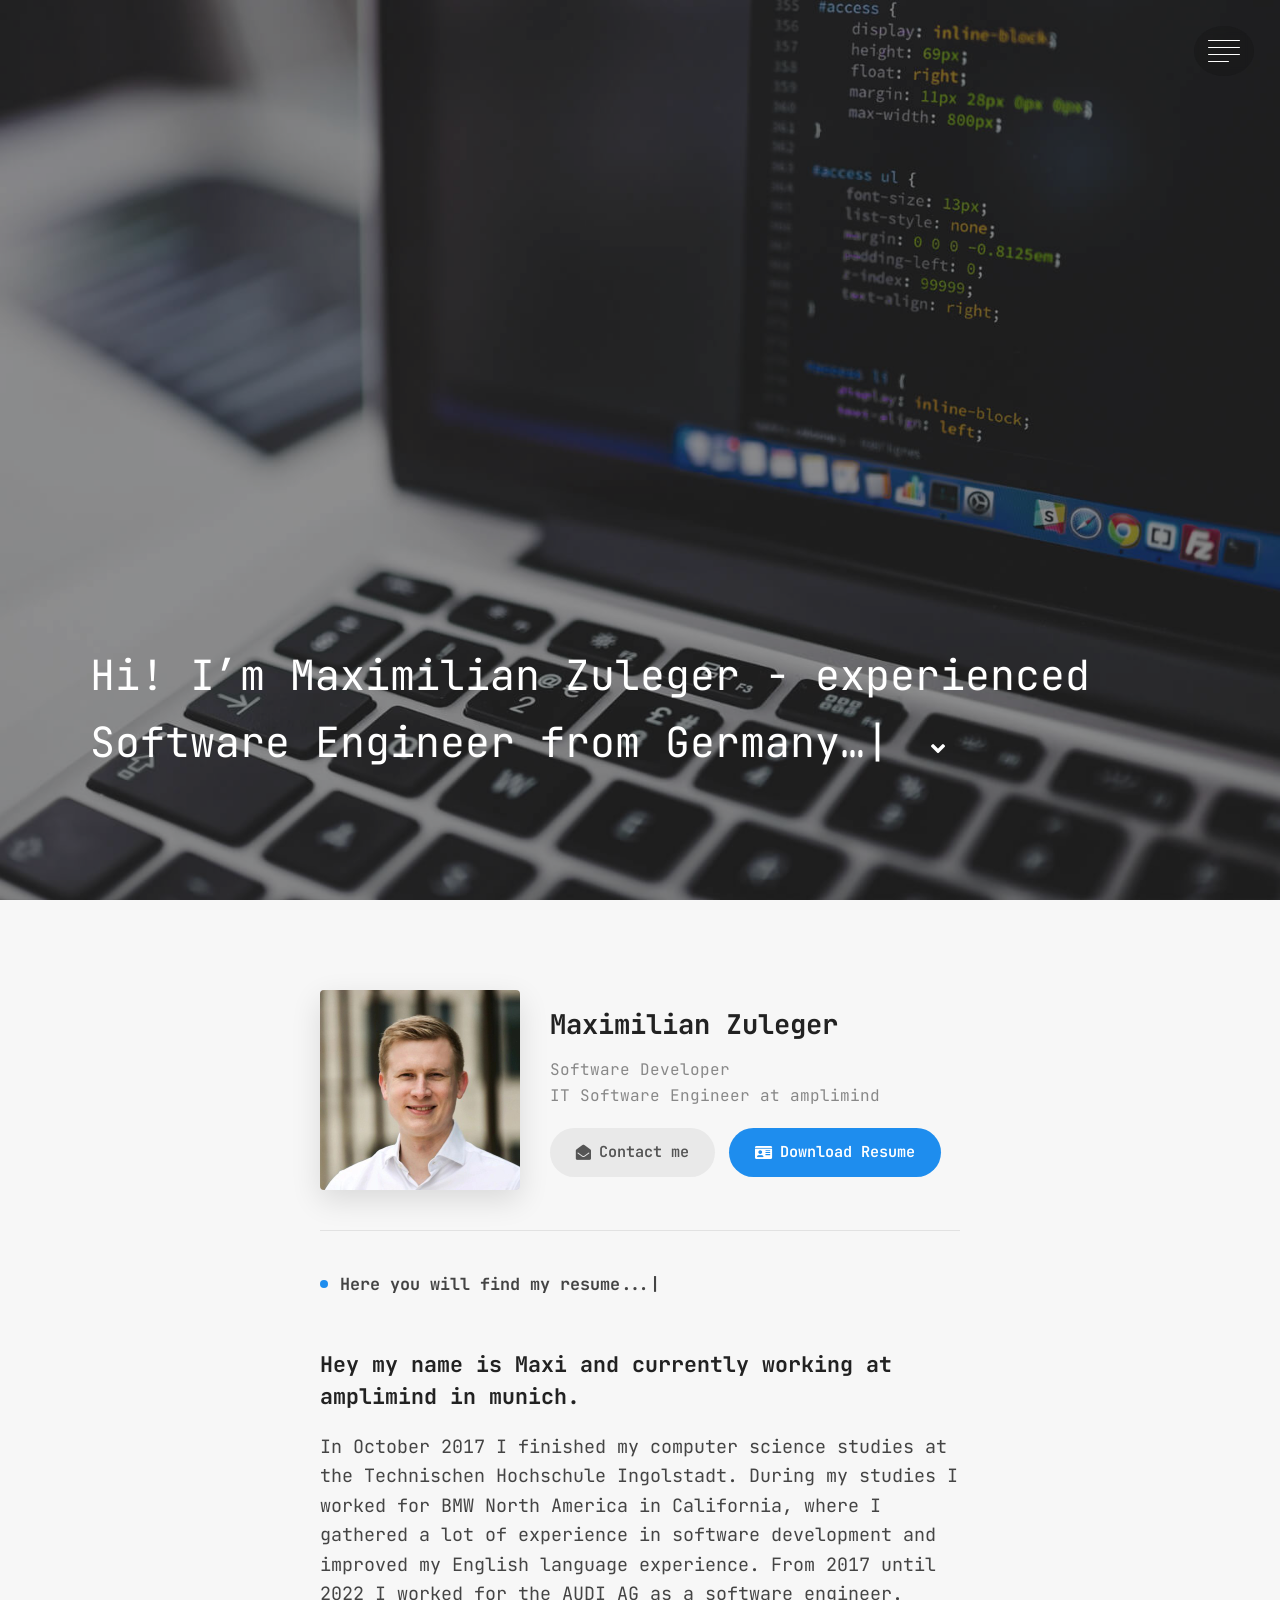
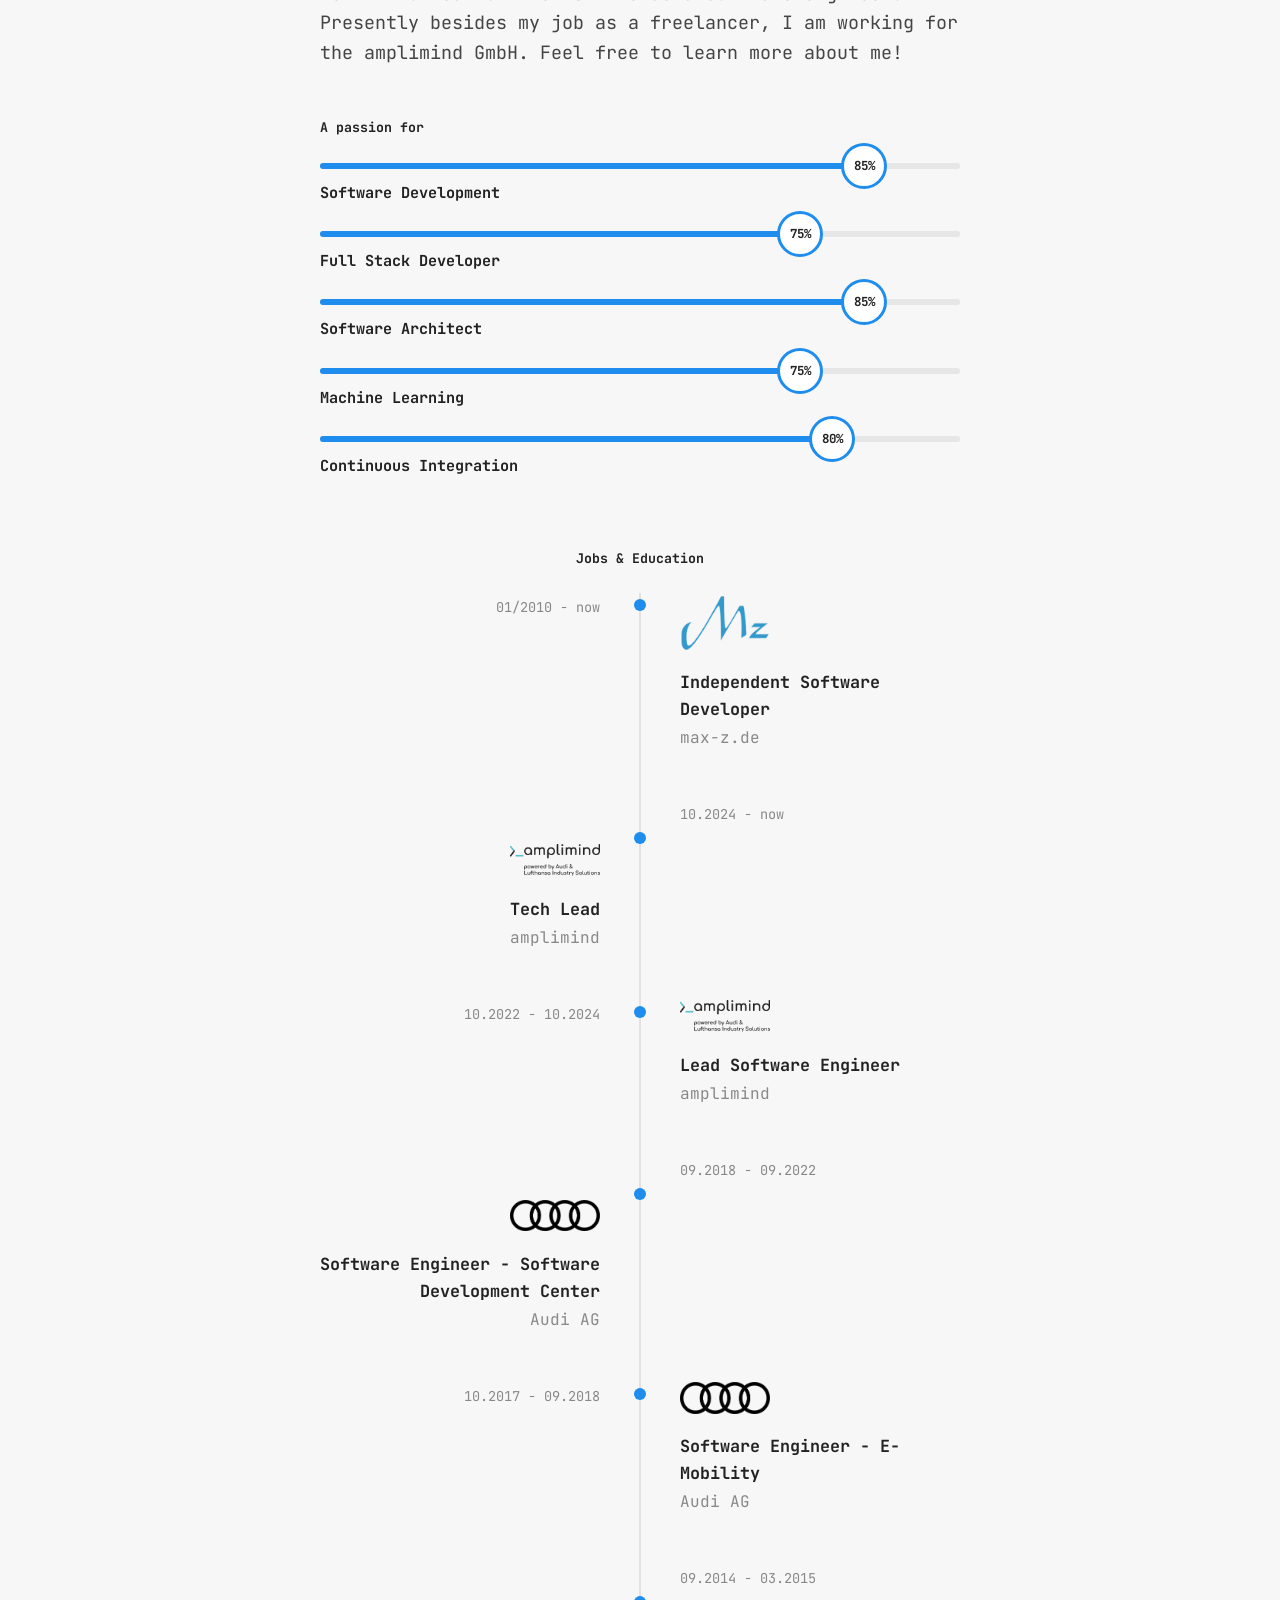
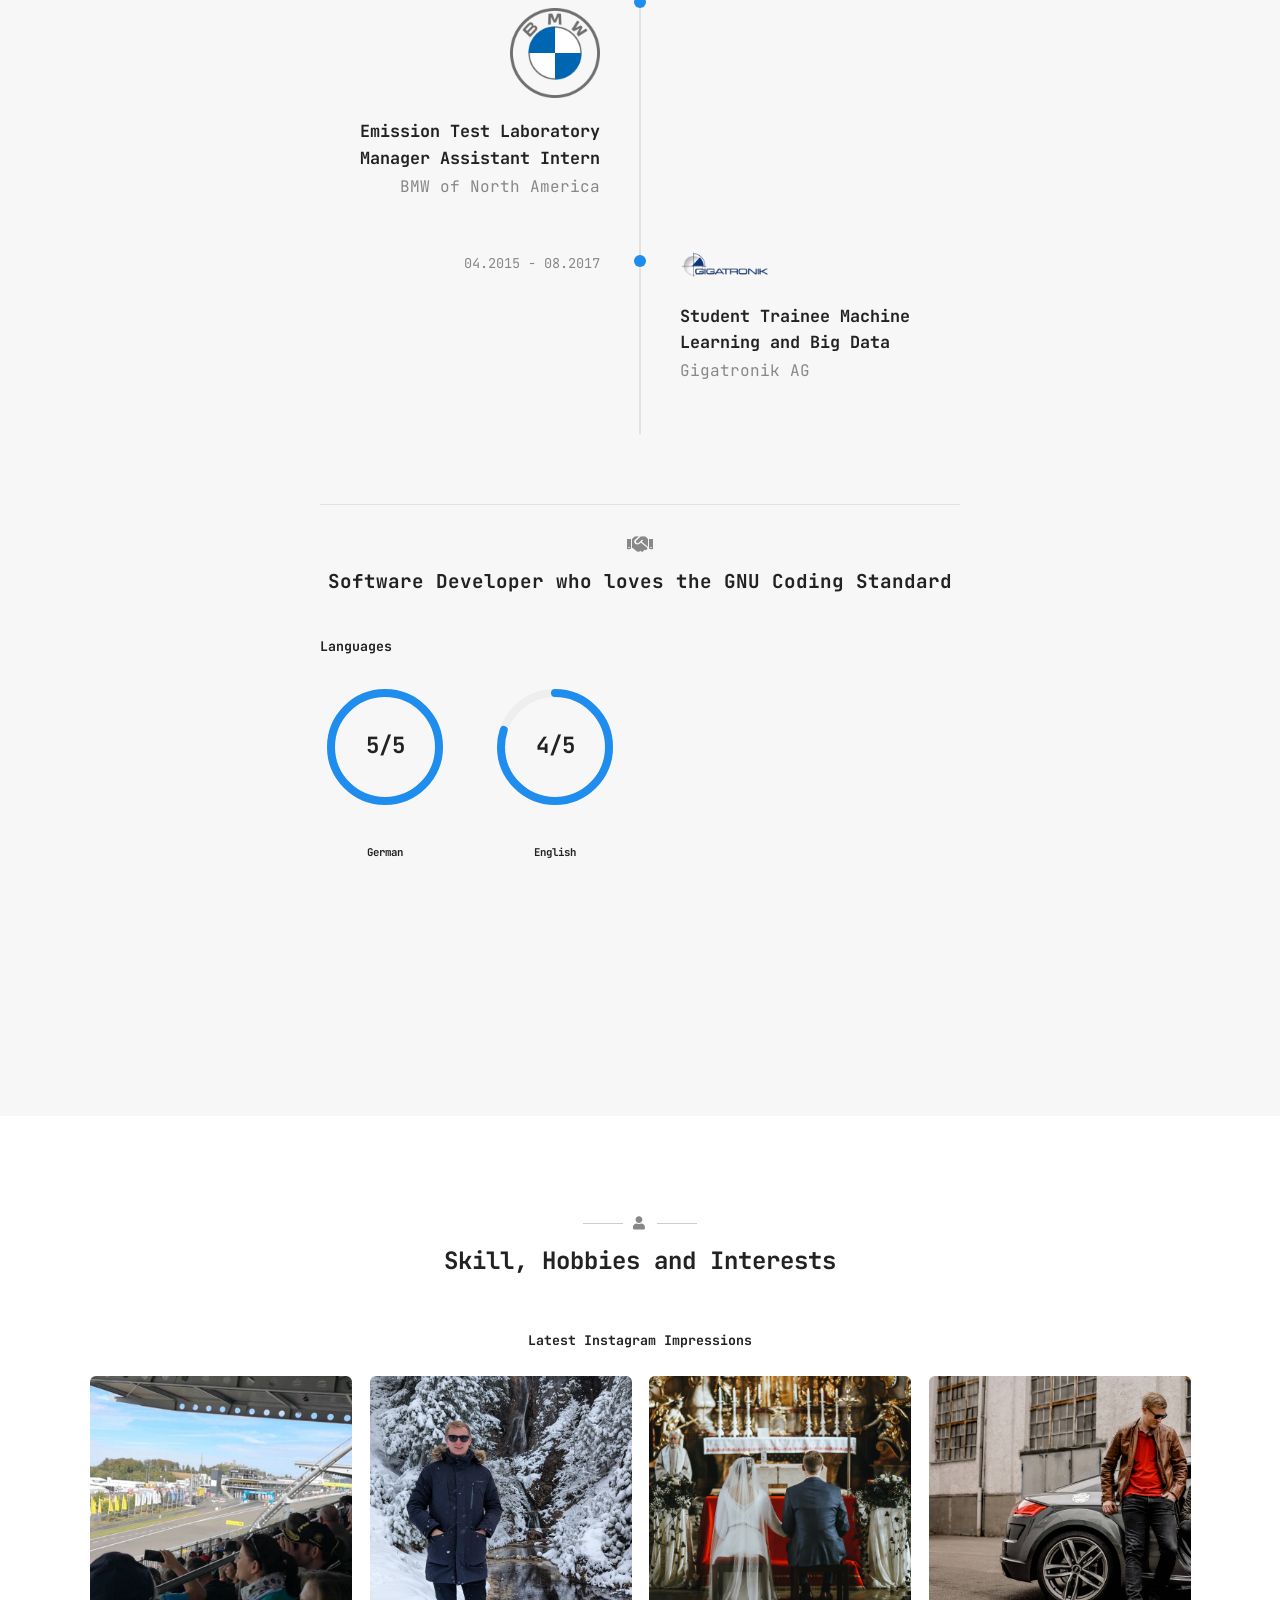
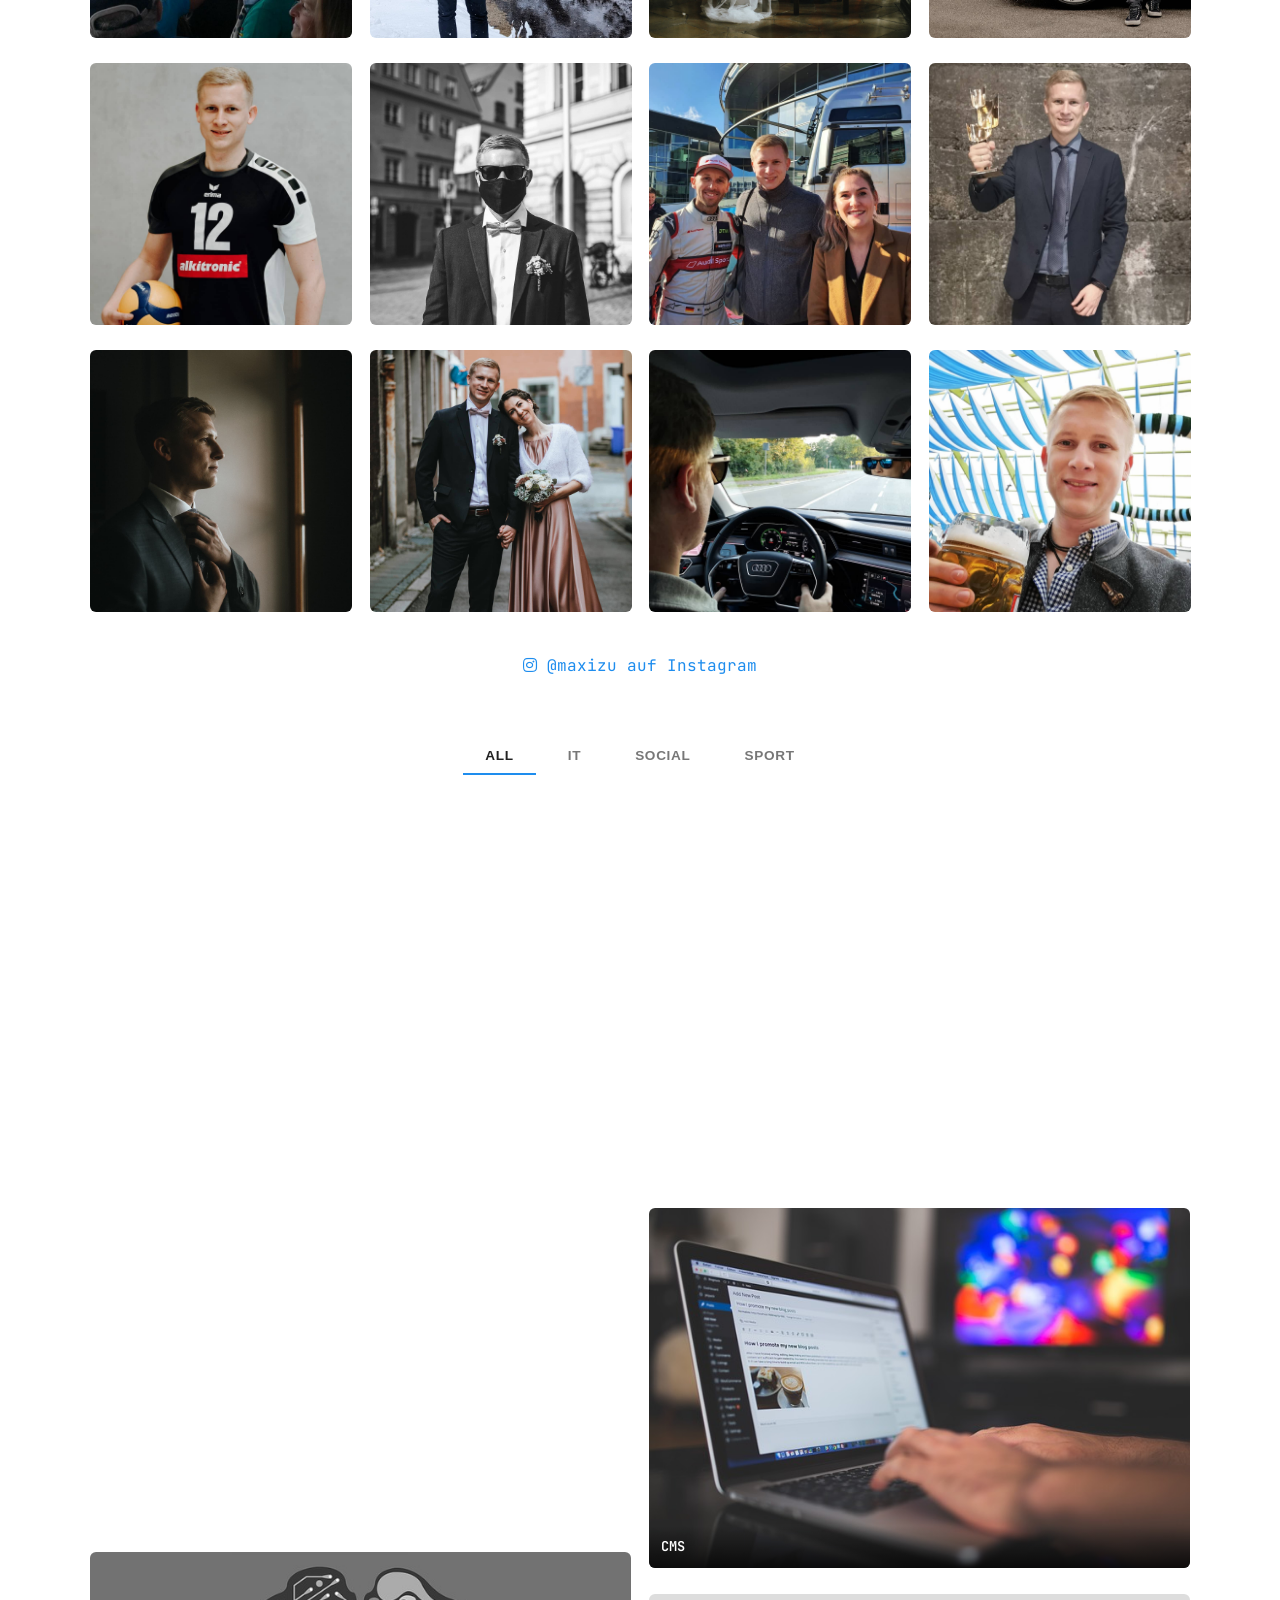
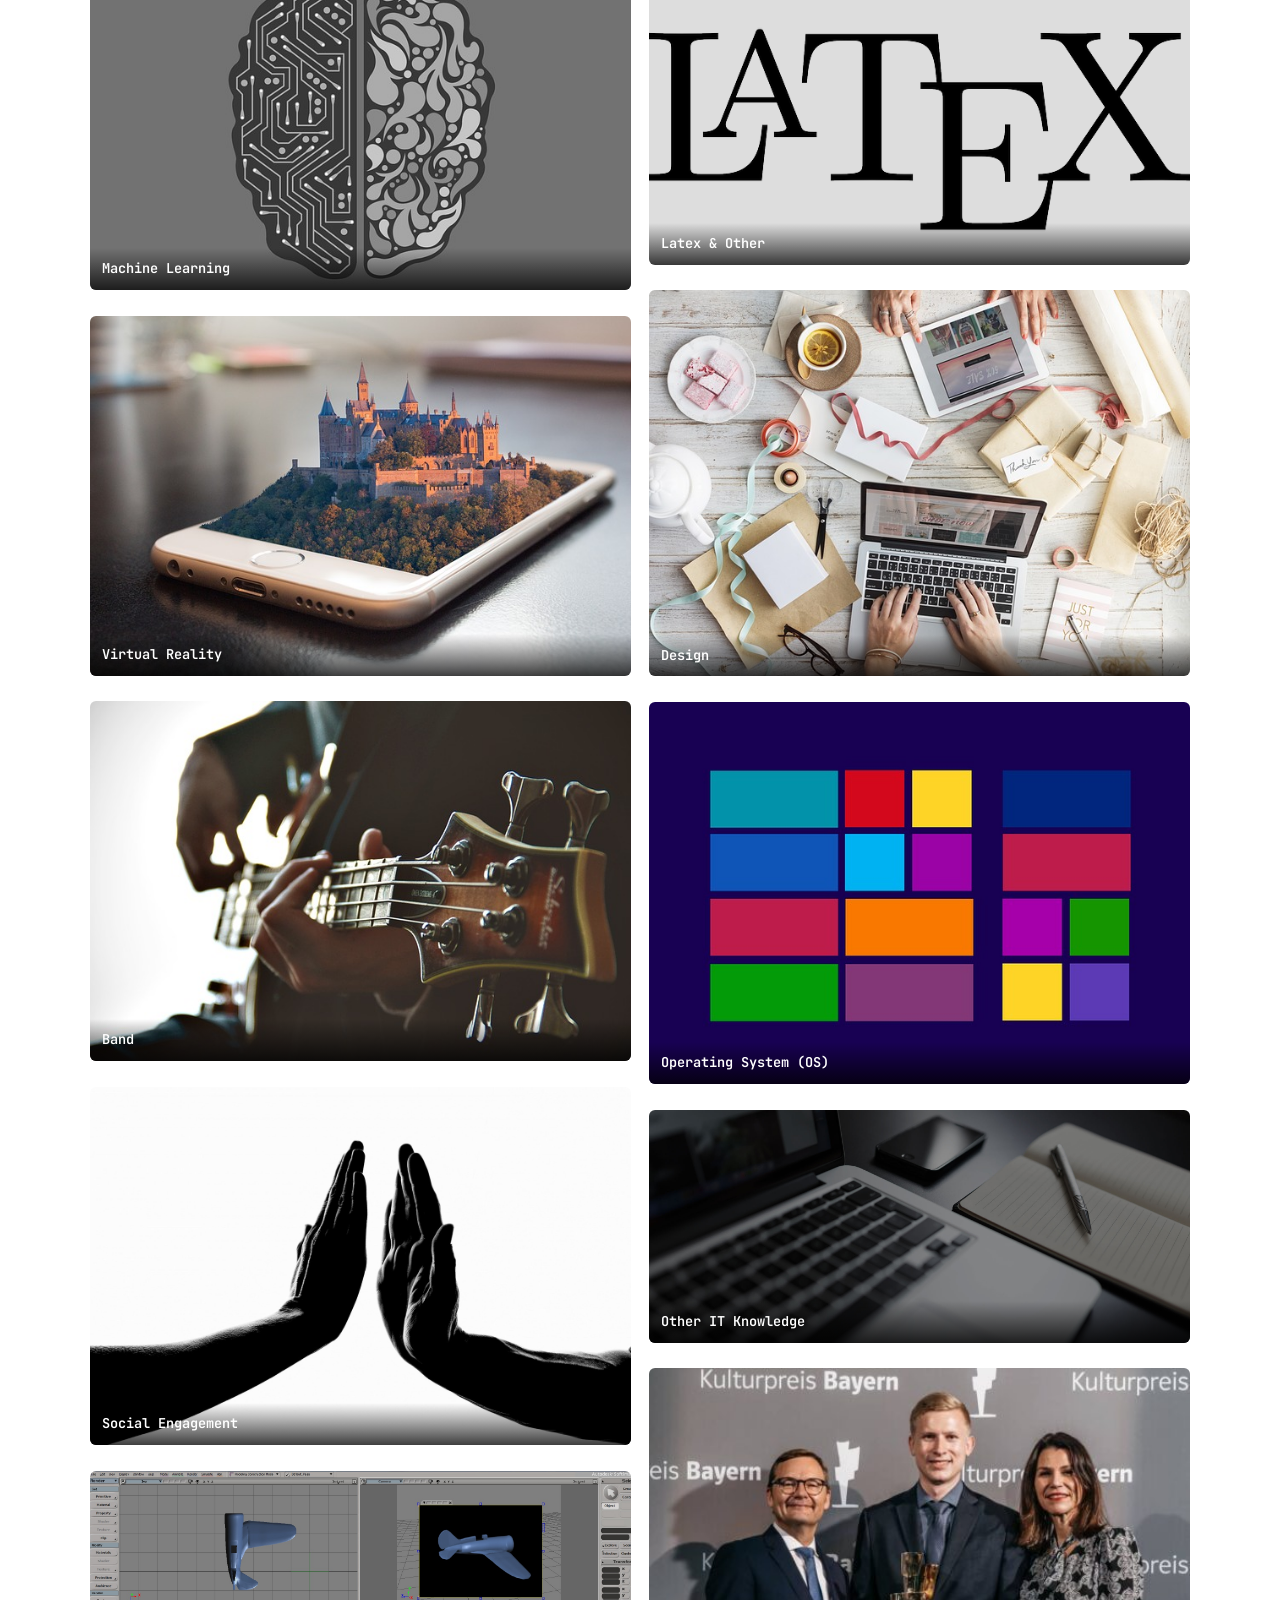
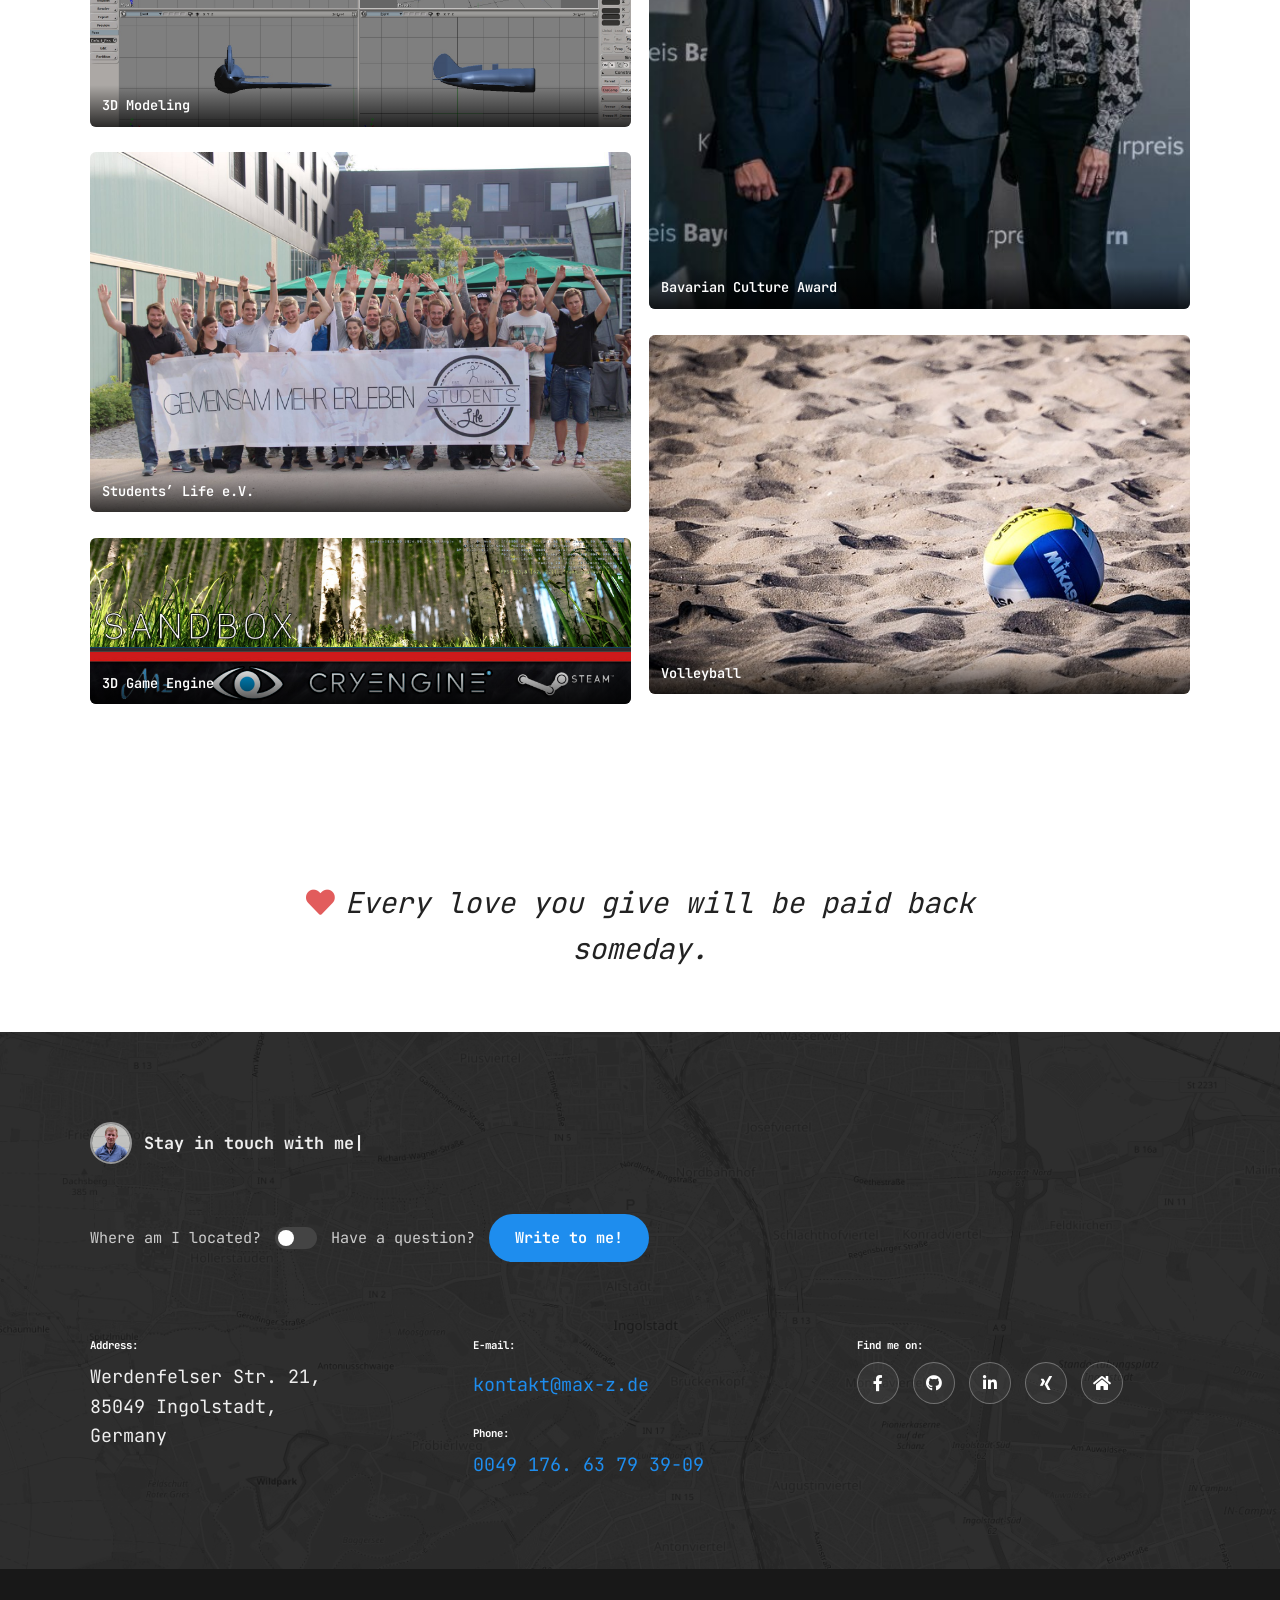
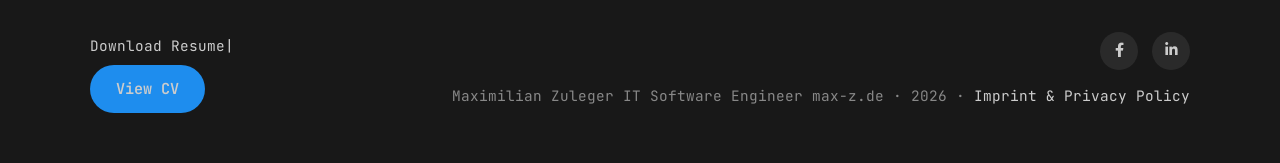
==== commit 20dc9704: "Fix decorative image sizing/positioning to properly match original (large, bleeding into margin with" ====
--- a/index.html
+++ b/index.html
@@ -76,7 +76,7 @@
 
     <!-- Skills / Progress -->
     <div class="resume-row" style="margin-top:50px;">
-      <div class="resume-row-image pos-left reveal reveal-fadeInLeft">
+      <div class="resume-row-image img-coffee reveal reveal-fadeInLeft">
         <img src="assets/img/coffee.png" alt="">
       </div>
       <div class="resume-row-content">
@@ -107,10 +107,10 @@
 
     <!-- Jobs & Education -->
     <div class="resume-row" style="margin-top:70px;">
-      <div class="resume-row-image pos-left reveal reveal-fadeInLeft">
+      <div class="resume-row-image img-docs reveal reveal-fadeInLeft">
         <img src="assets/img/docs.png" alt="">
       </div>
-      <div class="resume-row-image pos-right reveal reveal-fadeInRight">
+      <div class="resume-row-image img-cup reveal reveal-fadeInRight">
         <img src="assets/img/cup.png" alt="">
       </div>
       <div class="resume-row-content">
@@ -198,7 +198,7 @@
           <div class="single-chart" data-percent="80" data-value="4/5" data-label="English"></div>
         </div>
       </div>
-      <div class="resume-row-image pos-right reveal reveal-fadeInRight">
+      <div class="resume-row-image img-plant reveal reveal-fadeInRight">
         <img src="assets/img/plant2.png" alt="">
       </div>
     </div>
--- a/assets/css/main.css
+++ b/assets/css/main.css
@@ -392,14 +392,19 @@
   position: absolute;
   top: 50%;
   transform: translateY(-50%);
-  width: 240px;
   max-width: none;
   opacity: .95;
   pointer-events: none;
   z-index: 0;
 }
-.resume-row-image.pos-left  { left: -250px; }
-.resume-row-image.pos-right { right: -250px; }
+
+/* Jedes dekorative Bild bekommt seine Originalgroesse + einen Abstand
+   (gap) zur Inhaltsspalte, sodass es garantiert nicht ueberlappt,
+   darf dafuer aber (wie im Original) am Rand/Viewport ueberbluten. */
+.resume-row-image.img-coffee { width: 320px; left: -370px; }
+.resume-row-image.img-docs   { width: 420px; left: -470px; }
+.resume-row-image.img-cup    { width: 300px; right: -350px; }
+.resume-row-image.img-plant  { width: 360px; right: -410px; }
 
 .resume-row-content { position: relative; z-index: 1; }
 
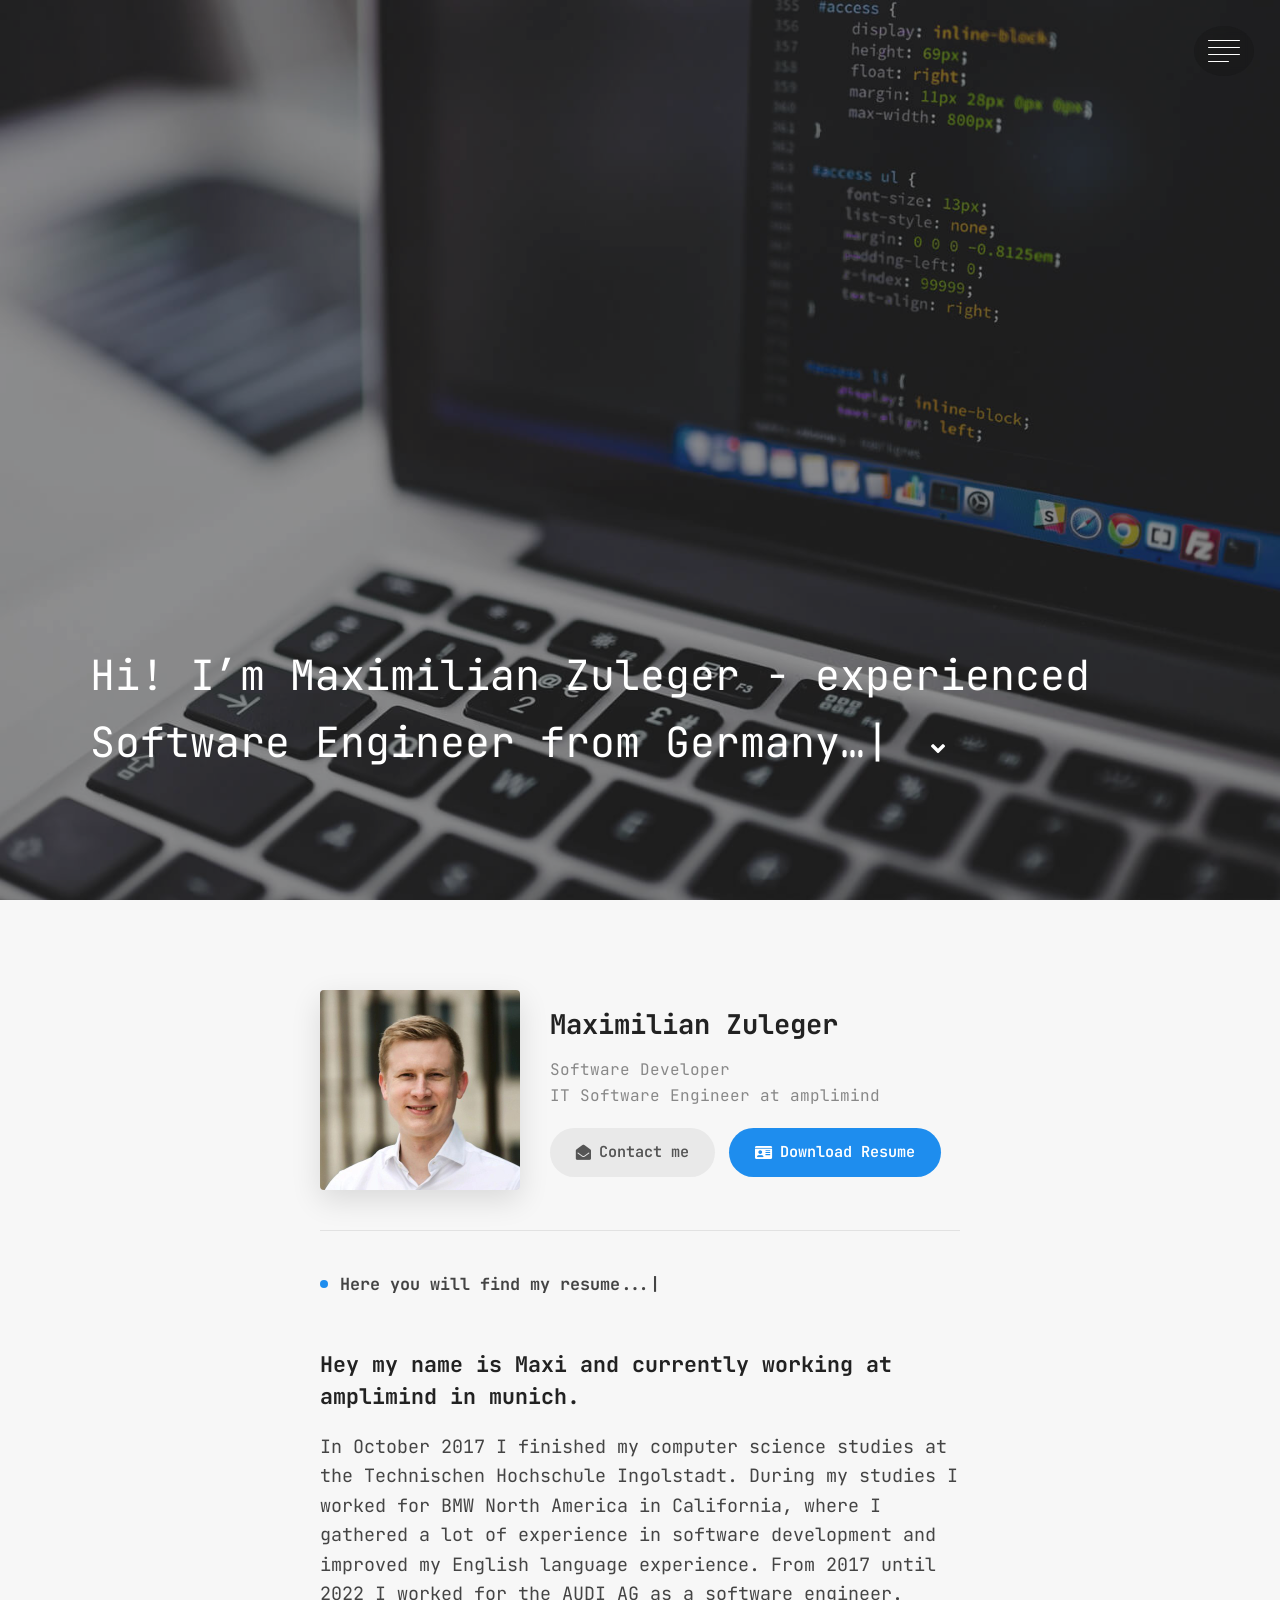
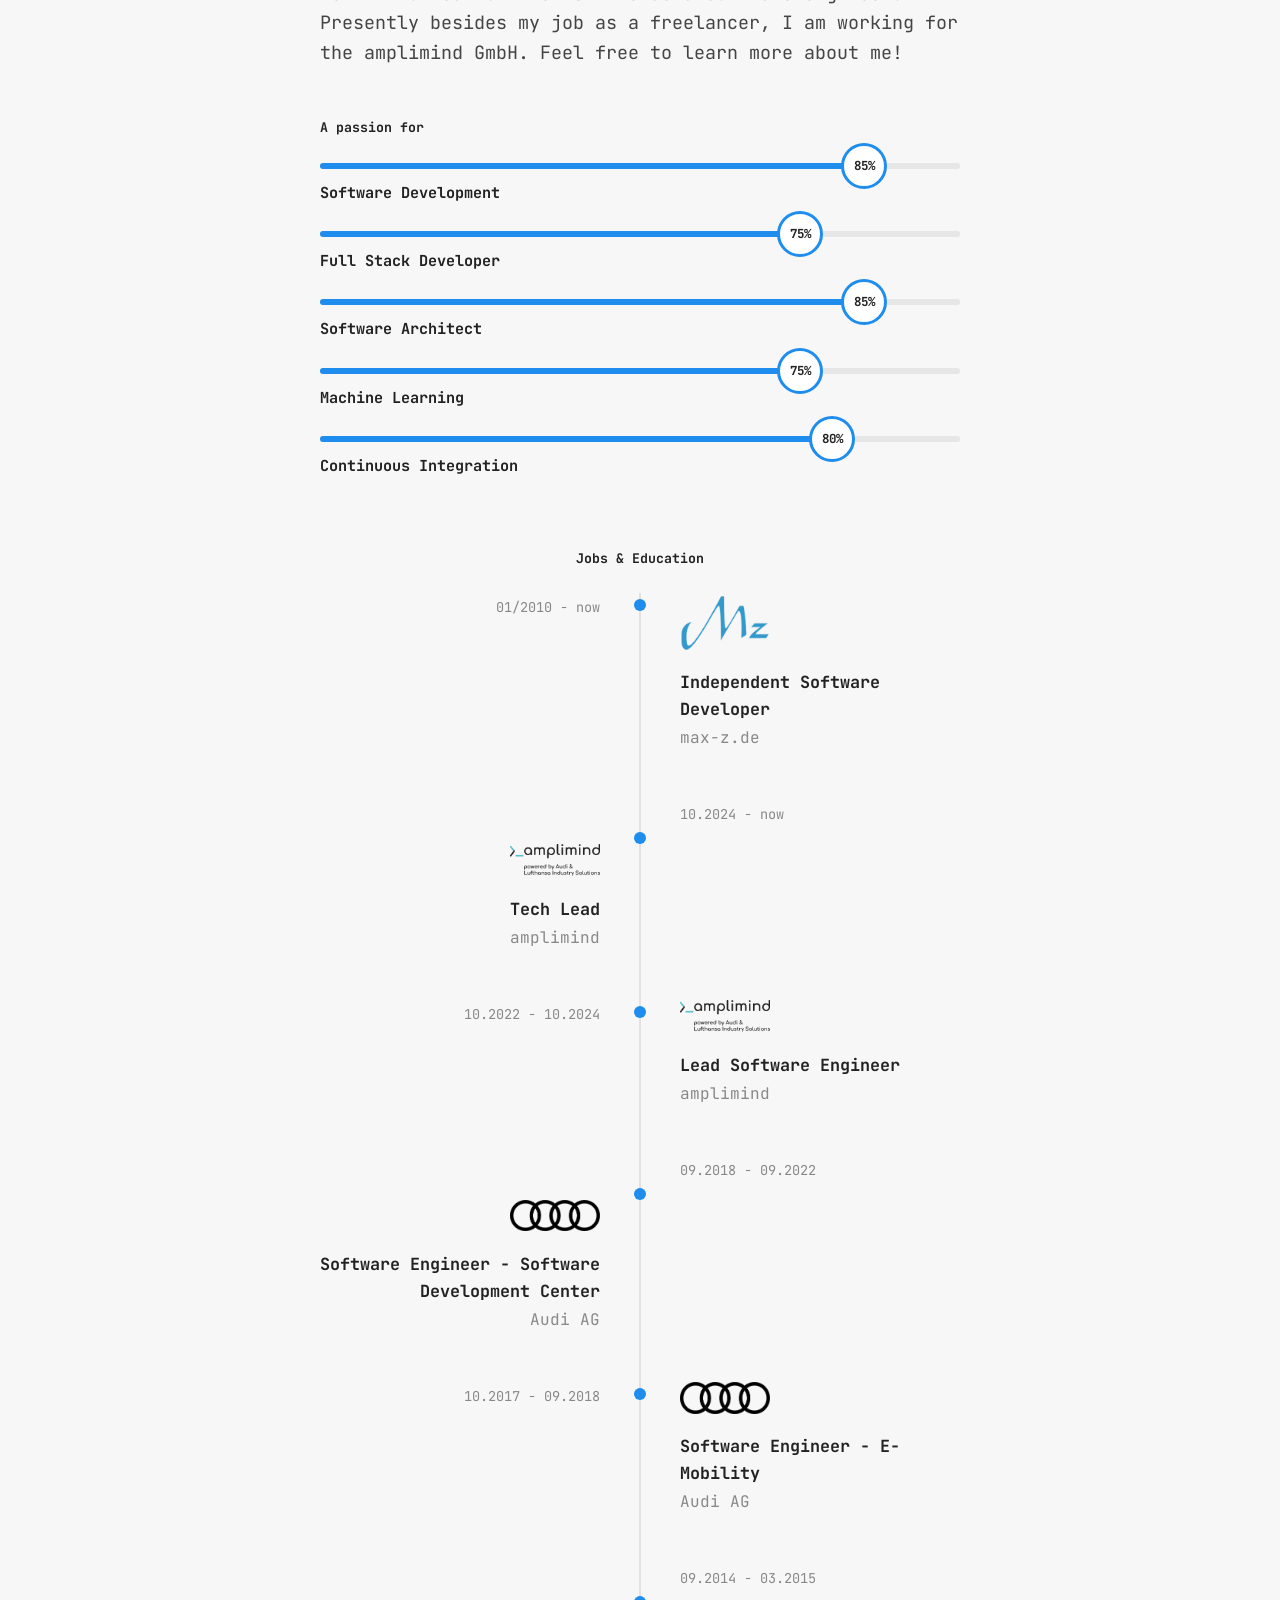
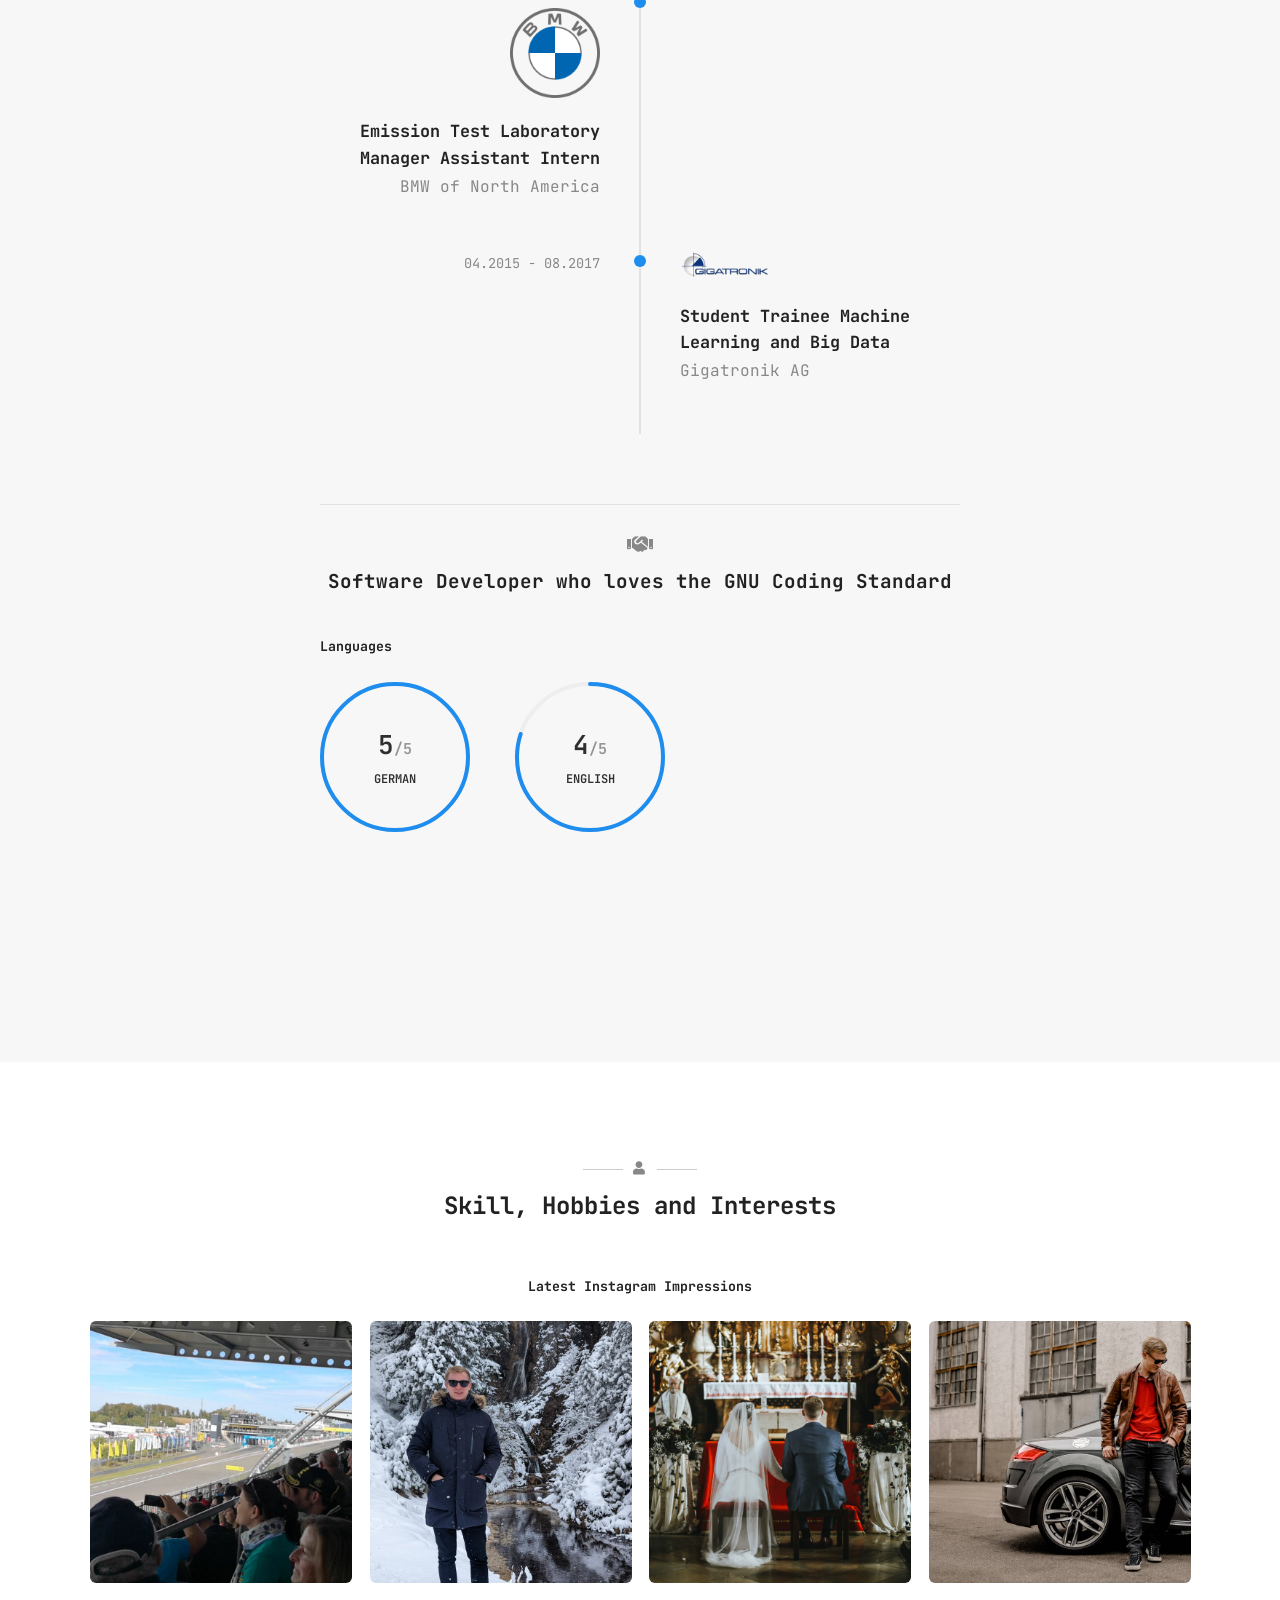
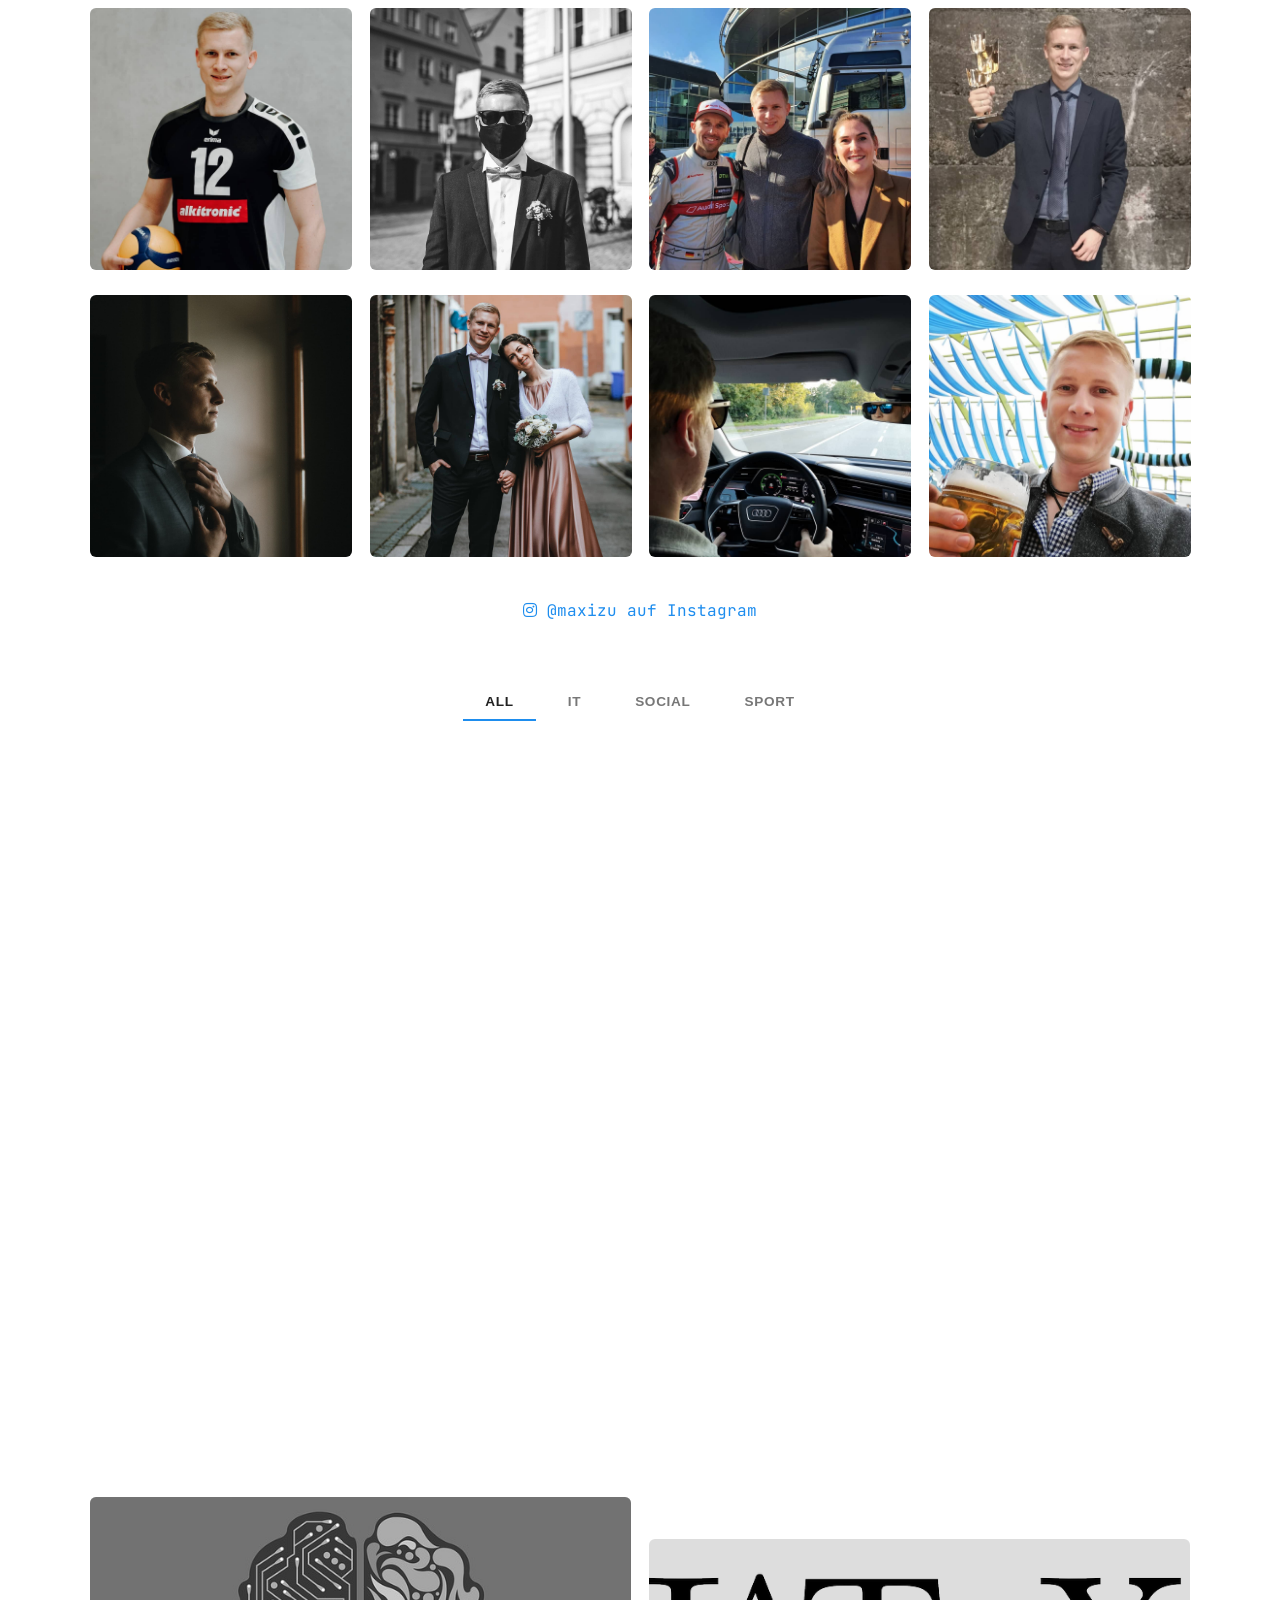
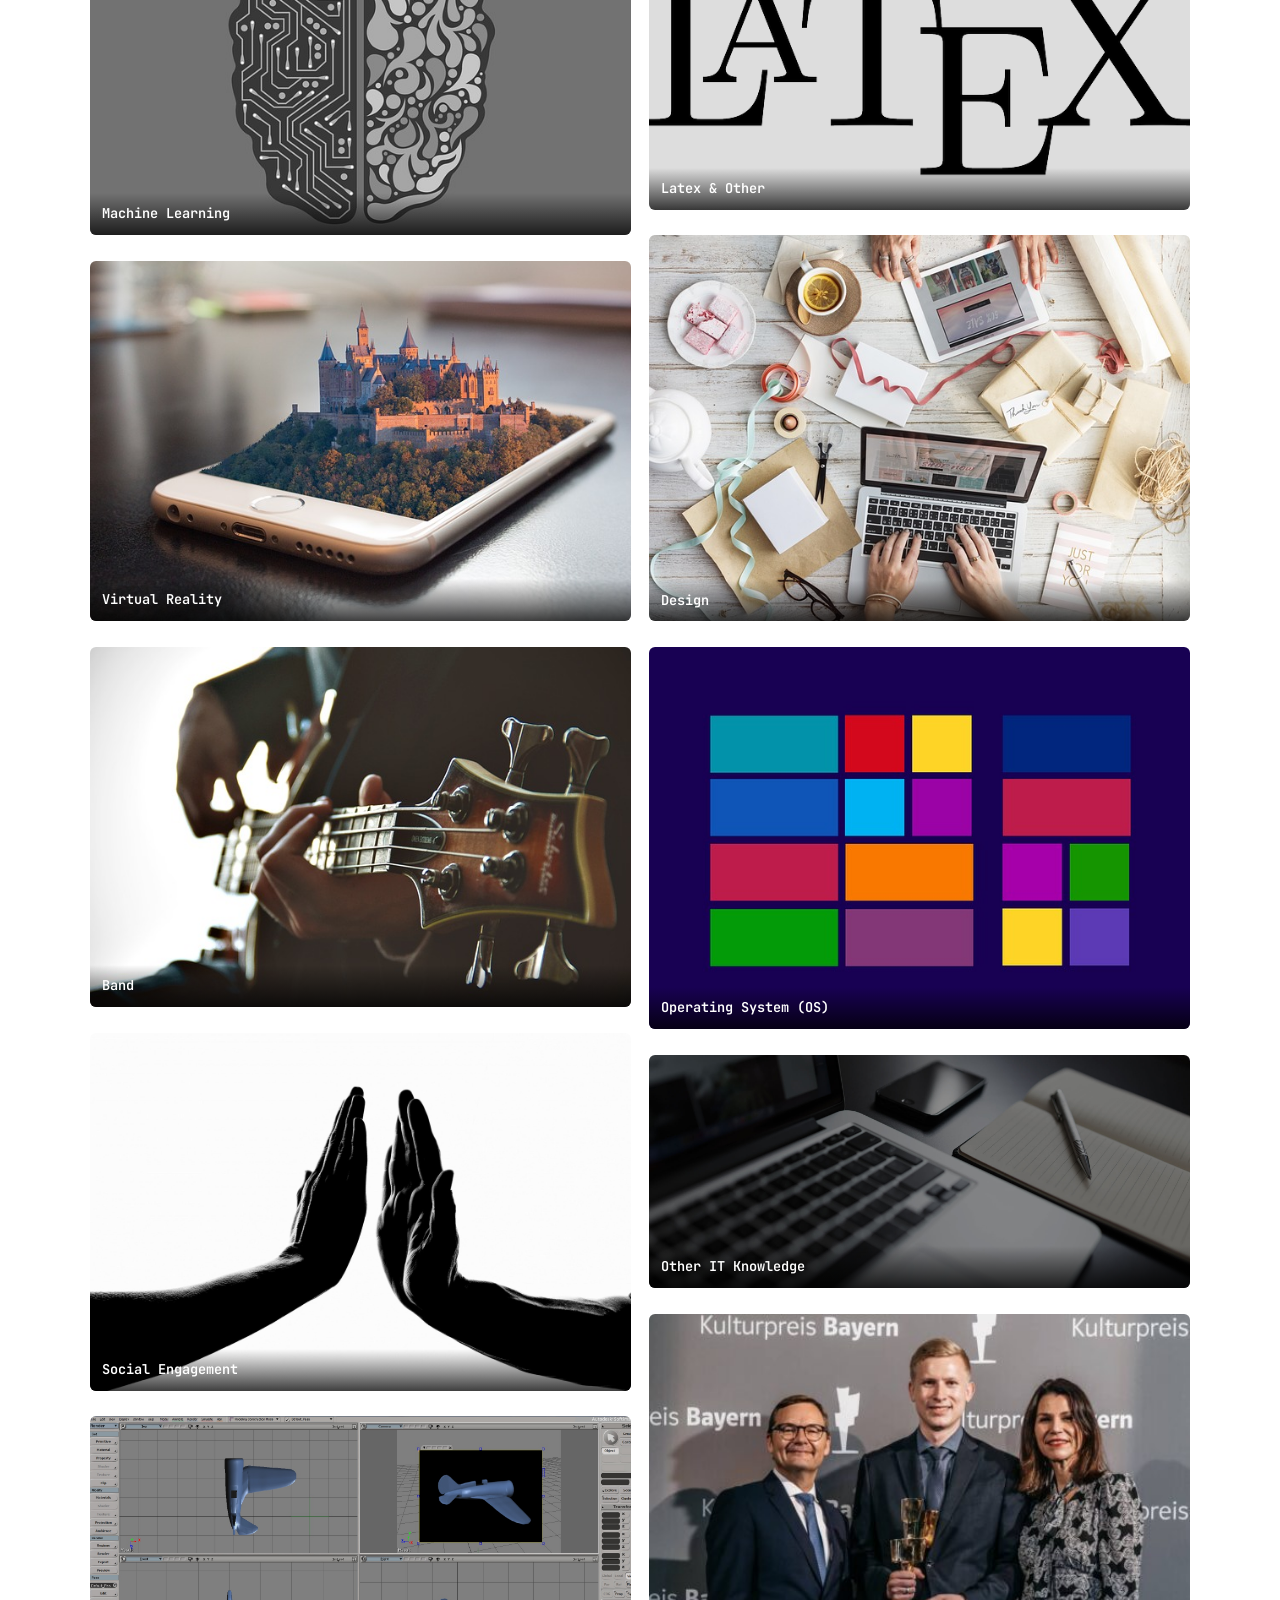
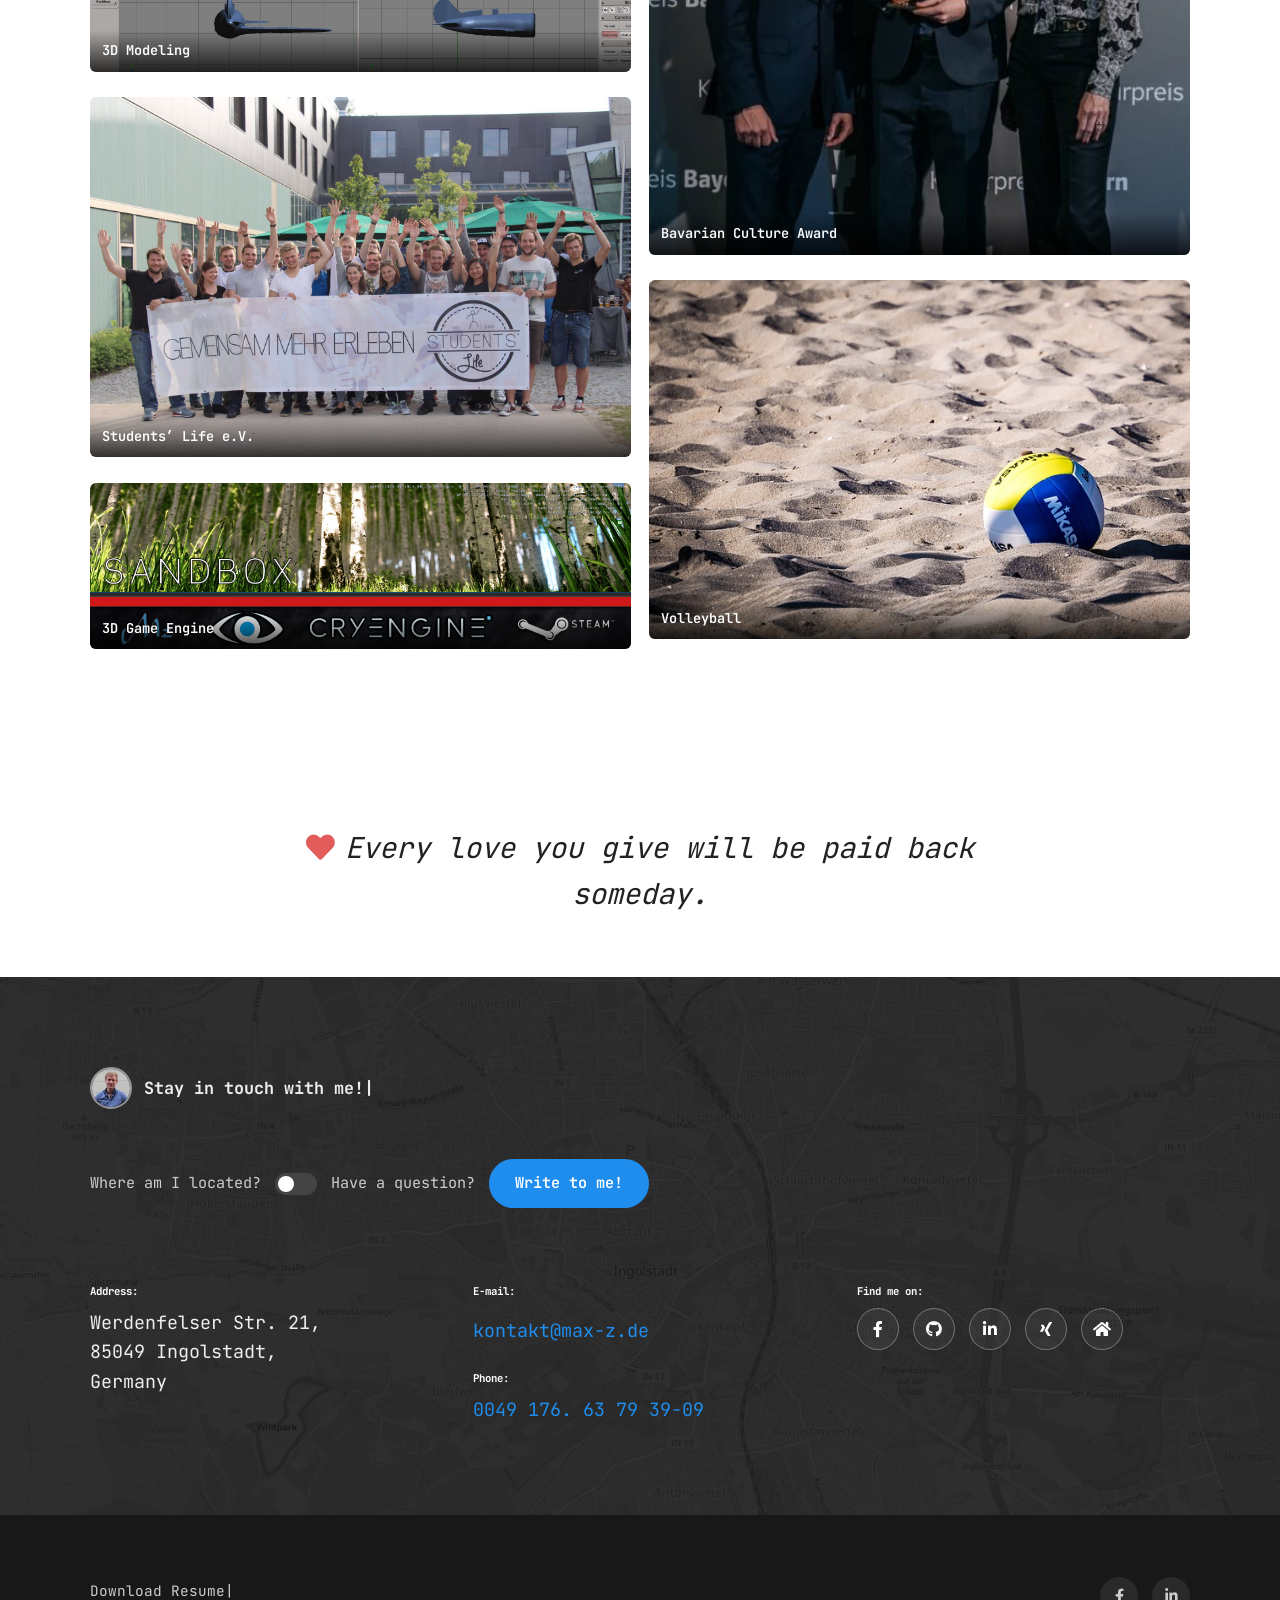
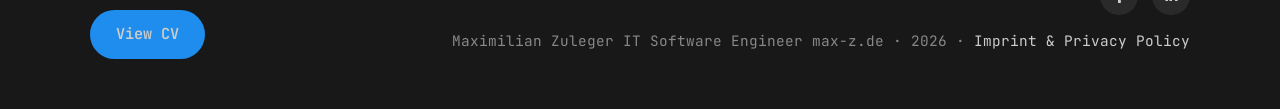
==== commit 0514556d: "Rebuild Languages section to exactly match original (max-z.de) Measured original site precisely via " ====
--- a/index.html
+++ b/index.html
@@ -191,15 +191,15 @@
 
     <!-- Languages -->
     <div class="resume-row" style="margin-top:40px; margin-bottom:140px;">
-      <div class="resume-row-content">
+      <div class="resume-row-content languages-content">
+        <div class="resume-row-image img-plant reveal reveal-fadeInRight">
+          <img src="assets/img/plant2.png" alt="">
+        </div>
         <h5 class="mb-5">Languages</h5>
         <div class="chart-grid">
           <div class="single-chart" data-percent="100" data-value="5/5" data-label="German"></div>
           <div class="single-chart" data-percent="80" data-value="4/5" data-label="English"></div>
         </div>
-      </div>
-      <div class="resume-row-image img-plant reveal reveal-fadeInRight">
-        <img src="assets/img/plant2.png" alt="">
       </div>
     </div>
   </div>
--- a/assets/css/main.css
+++ b/assets/css/main.css
@@ -404,9 +404,18 @@
 .resume-row-image.img-coffee { width: 320px; left: -370px; }
 .resume-row-image.img-docs   { width: 420px; left: -470px; }
 .resume-row-image.img-cup    { width: 300px; right: -350px; }
-.resume-row-image.img-plant  { width: 360px; right: -410px; }
 
 .resume-row-content { position: relative; z-index: 1; }
+
+/* Languages: 1:1 Nachbau der Original-Masse (max-z.de), gemessen per
+   Headless-Browser: Inhaltsspalte 390px breit, Pflanze 429x469px,
+   mit 449px Abstand von der Spalten-Linken-Kante positioniert. */
+.languages-content { max-width: 390px; }
+.resume-row-image.img-plant {
+  width: 429px;
+  left: 449px;
+  right: auto;
+}
 
 @media (max-width: 1300px) {
   .resume-row-image { display: none; }
@@ -603,37 +612,60 @@
 }
 
 
-/* Circle charts (languages) */
+/* Circle charts (languages) - 1:1 Nachbau Original: 150x150 Kreis,
+   Bruch-Wert + Sprachname MITTIG IM Kreis (nicht als externe Caption). */
 .chart-grid {
   display: flex;
-  gap: 40px;
+  gap: 45px;
   justify-content: flex-start;
   flex-wrap: wrap;
 }
 
-.single-chart { text-align: center; }
-
-.single-chart svg { width: 130px; height: 130px; }
+.single-chart { position: relative; width: 150px; height: 150px; }
+
+.single-chart svg { width: 150px; height: 150px; display: block; }
 
 .chart-circle-bg {
   fill: none;
   stroke: #eee;
-  stroke-width: 8;
+  stroke-width: 4;
 }
 .chart-circle-value {
   fill: none;
   stroke: var(--color-primary);
-  stroke-width: 8;
+  stroke-width: 4;
   stroke-linecap: round;
   transform: rotate(-90deg);
   transform-origin: 50% 50%;
   transition: stroke-dashoffset 1.4s ease;
 }
 
-.chart-content-text {
-  font-size: 1.4rem;
-  font-weight: 700;
-  fill: #222;
+.chart-content {
+  position: absolute;
+  inset: 0;
+  display: flex;
+  flex-direction: column;
+  align-items: center;
+  justify-content: center;
+  text-align: center;
+  pointer-events: none;
+}
+.chart-content .value {
+  font-size: 15px;
+  font-weight: 600;
+  color: rgba(47,47,47,.5);
+}
+.chart-content .value b {
+  font-size: 26px;
+  font-weight: 600;
+  color: #2f2f2f;
+}
+.chart-content .title {
+  font-size: 12px;
+  font-weight: 600;
+  text-transform: uppercase;
+  color: #2f2f2f;
+  margin: 4px 0 0;
 }
 
 /* ---------- Skills / Portfolio: Masonry (CSS-Columns) ---------- */
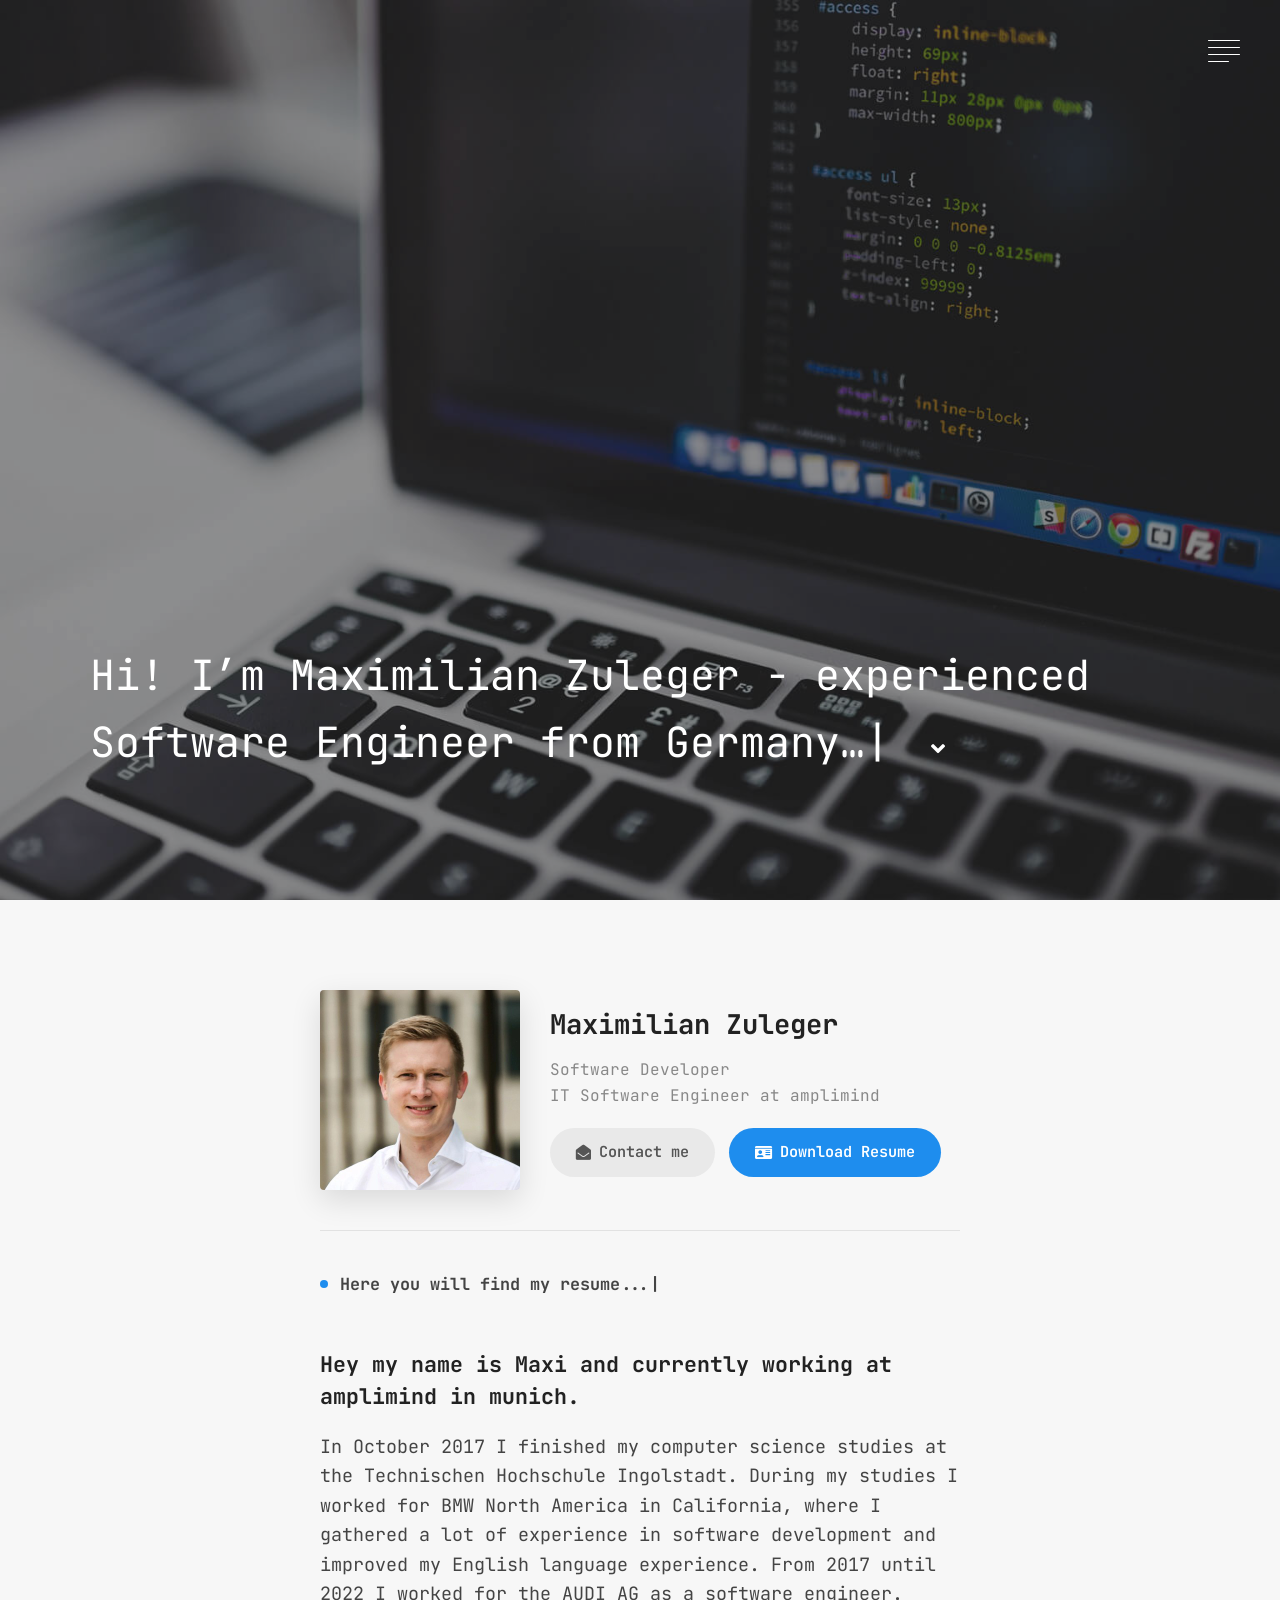
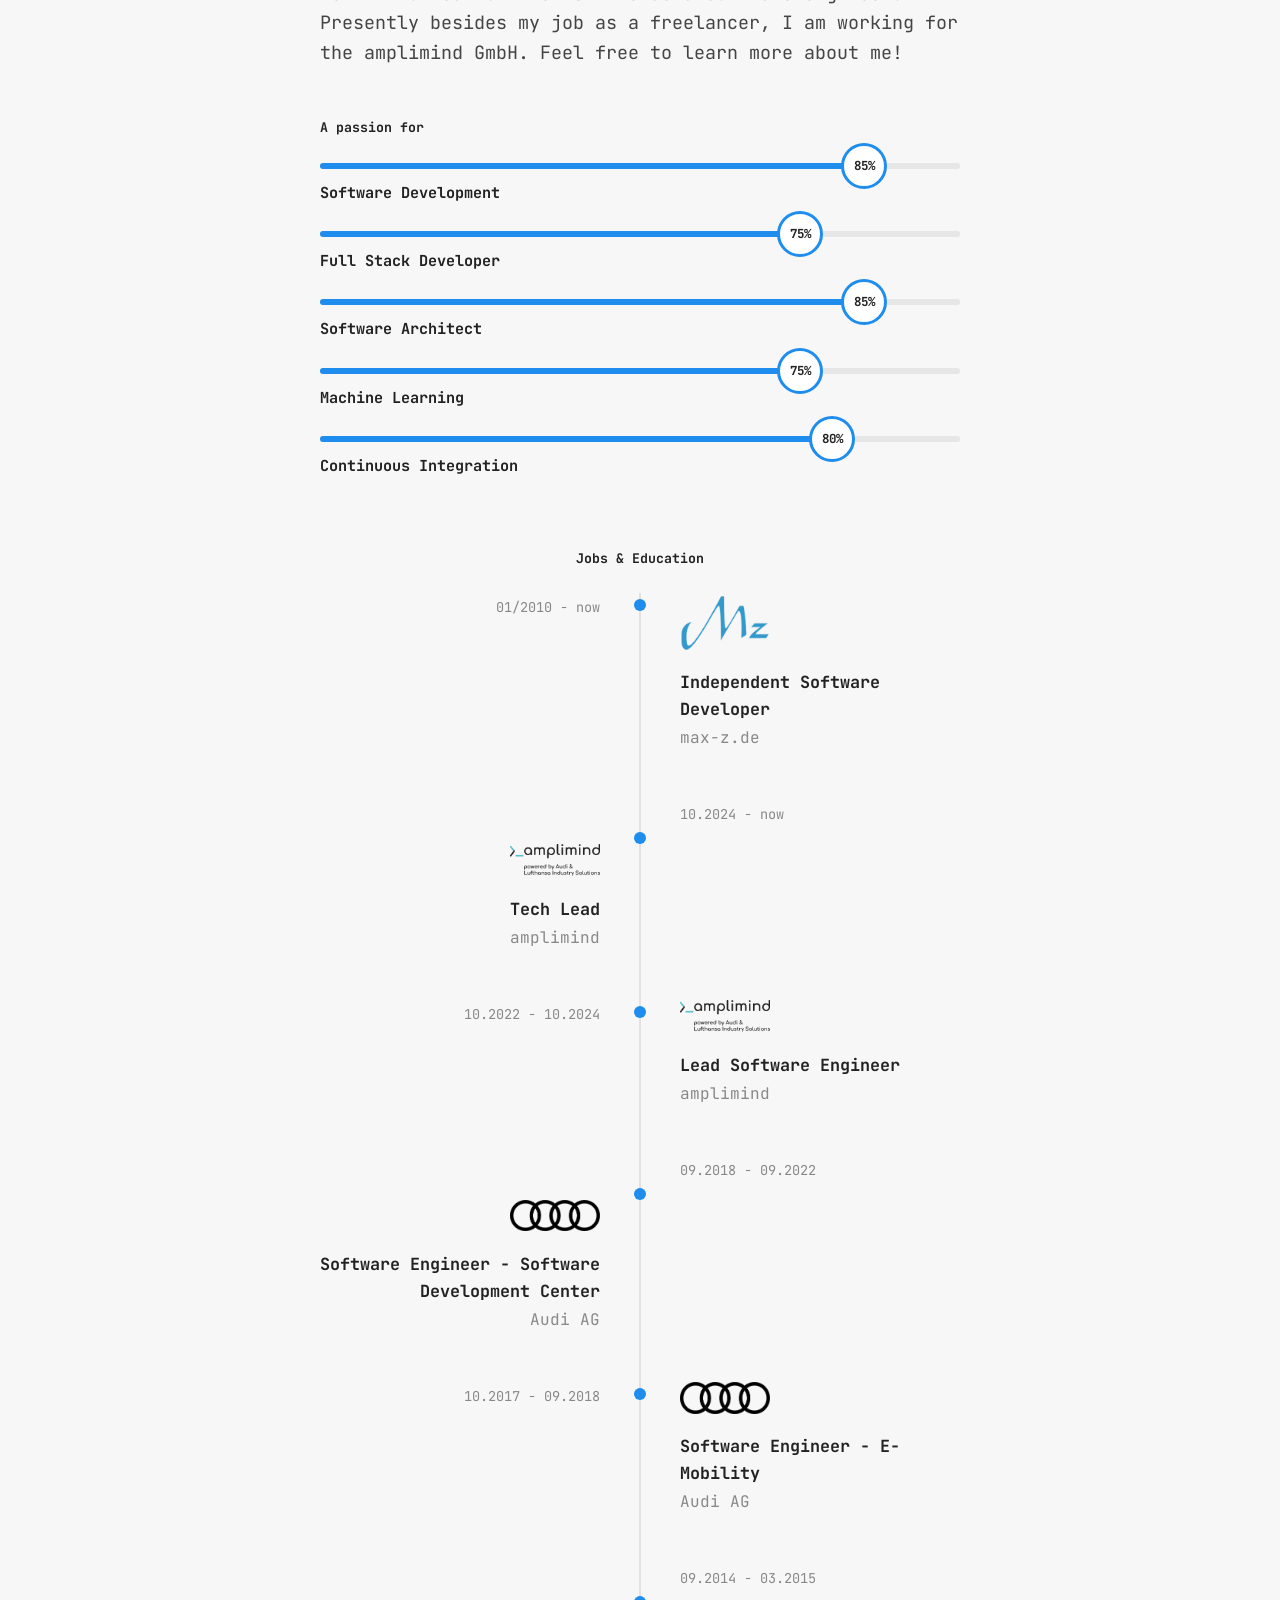
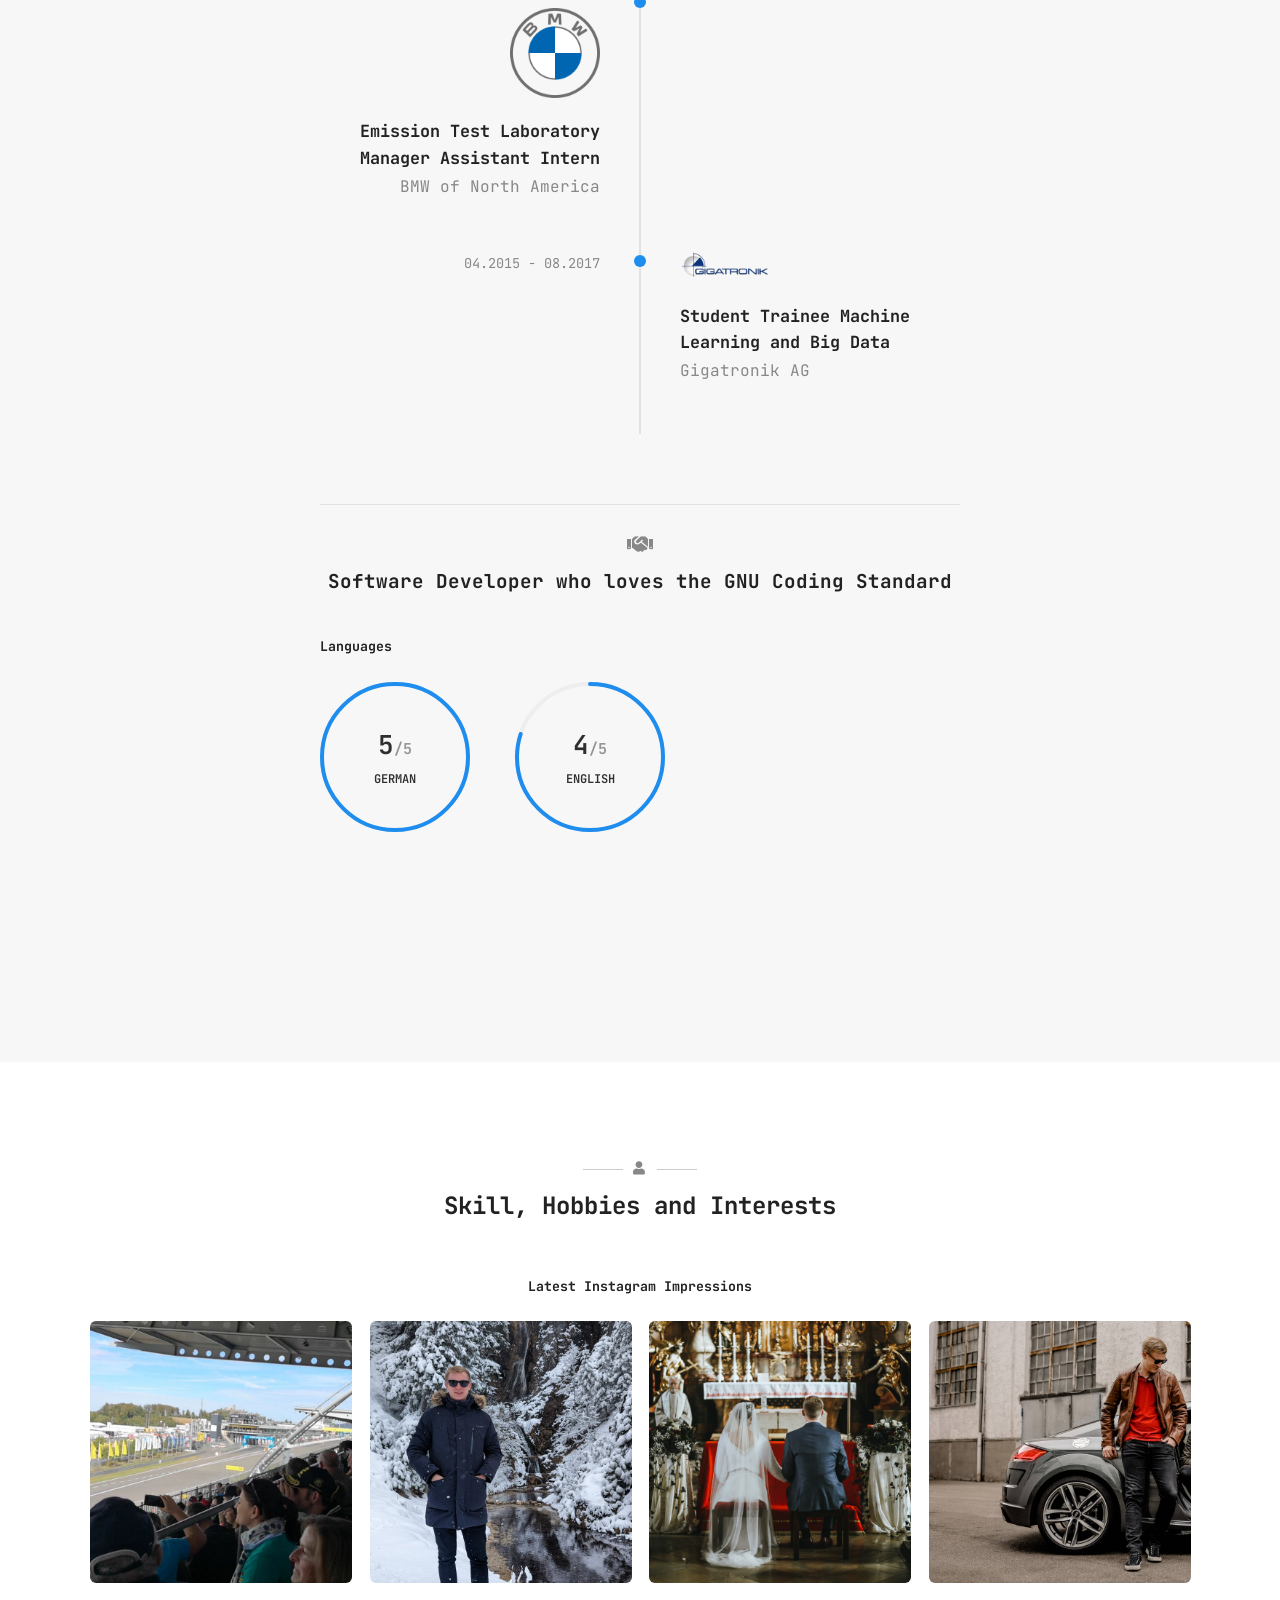
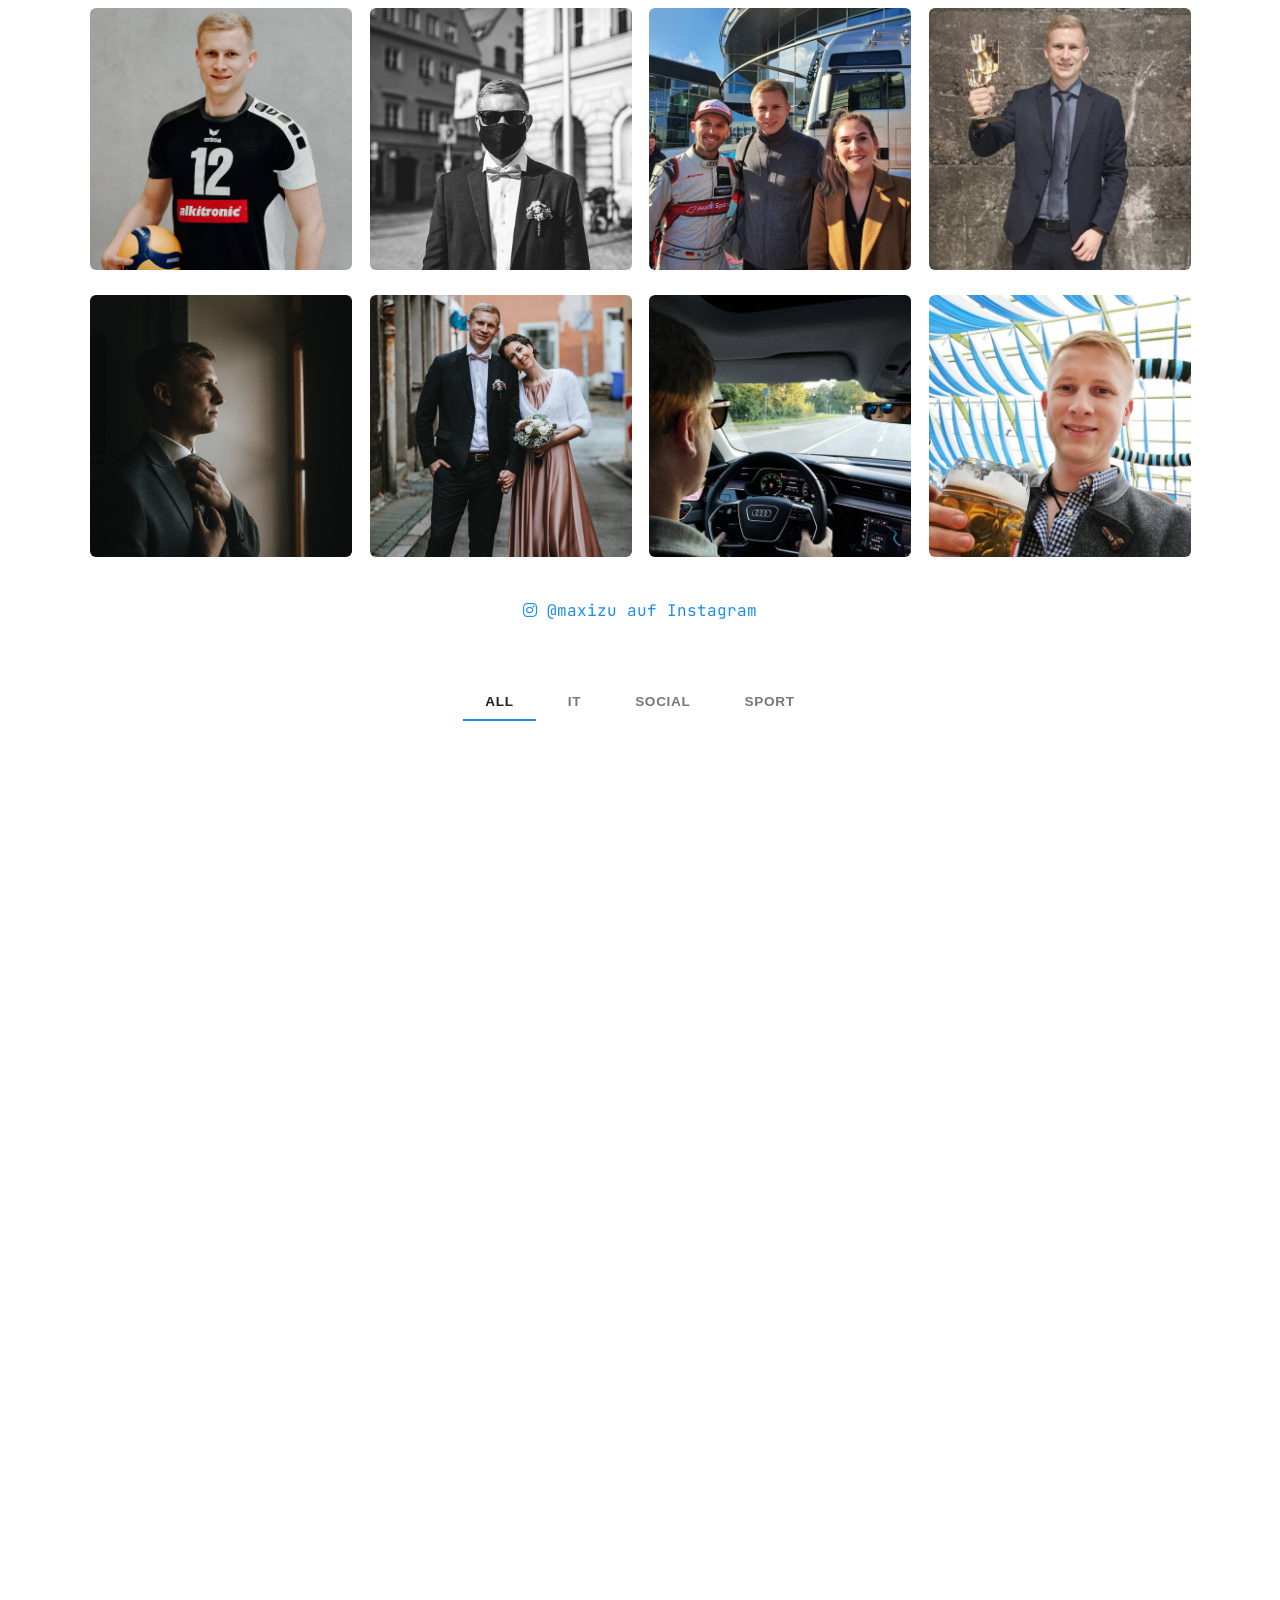
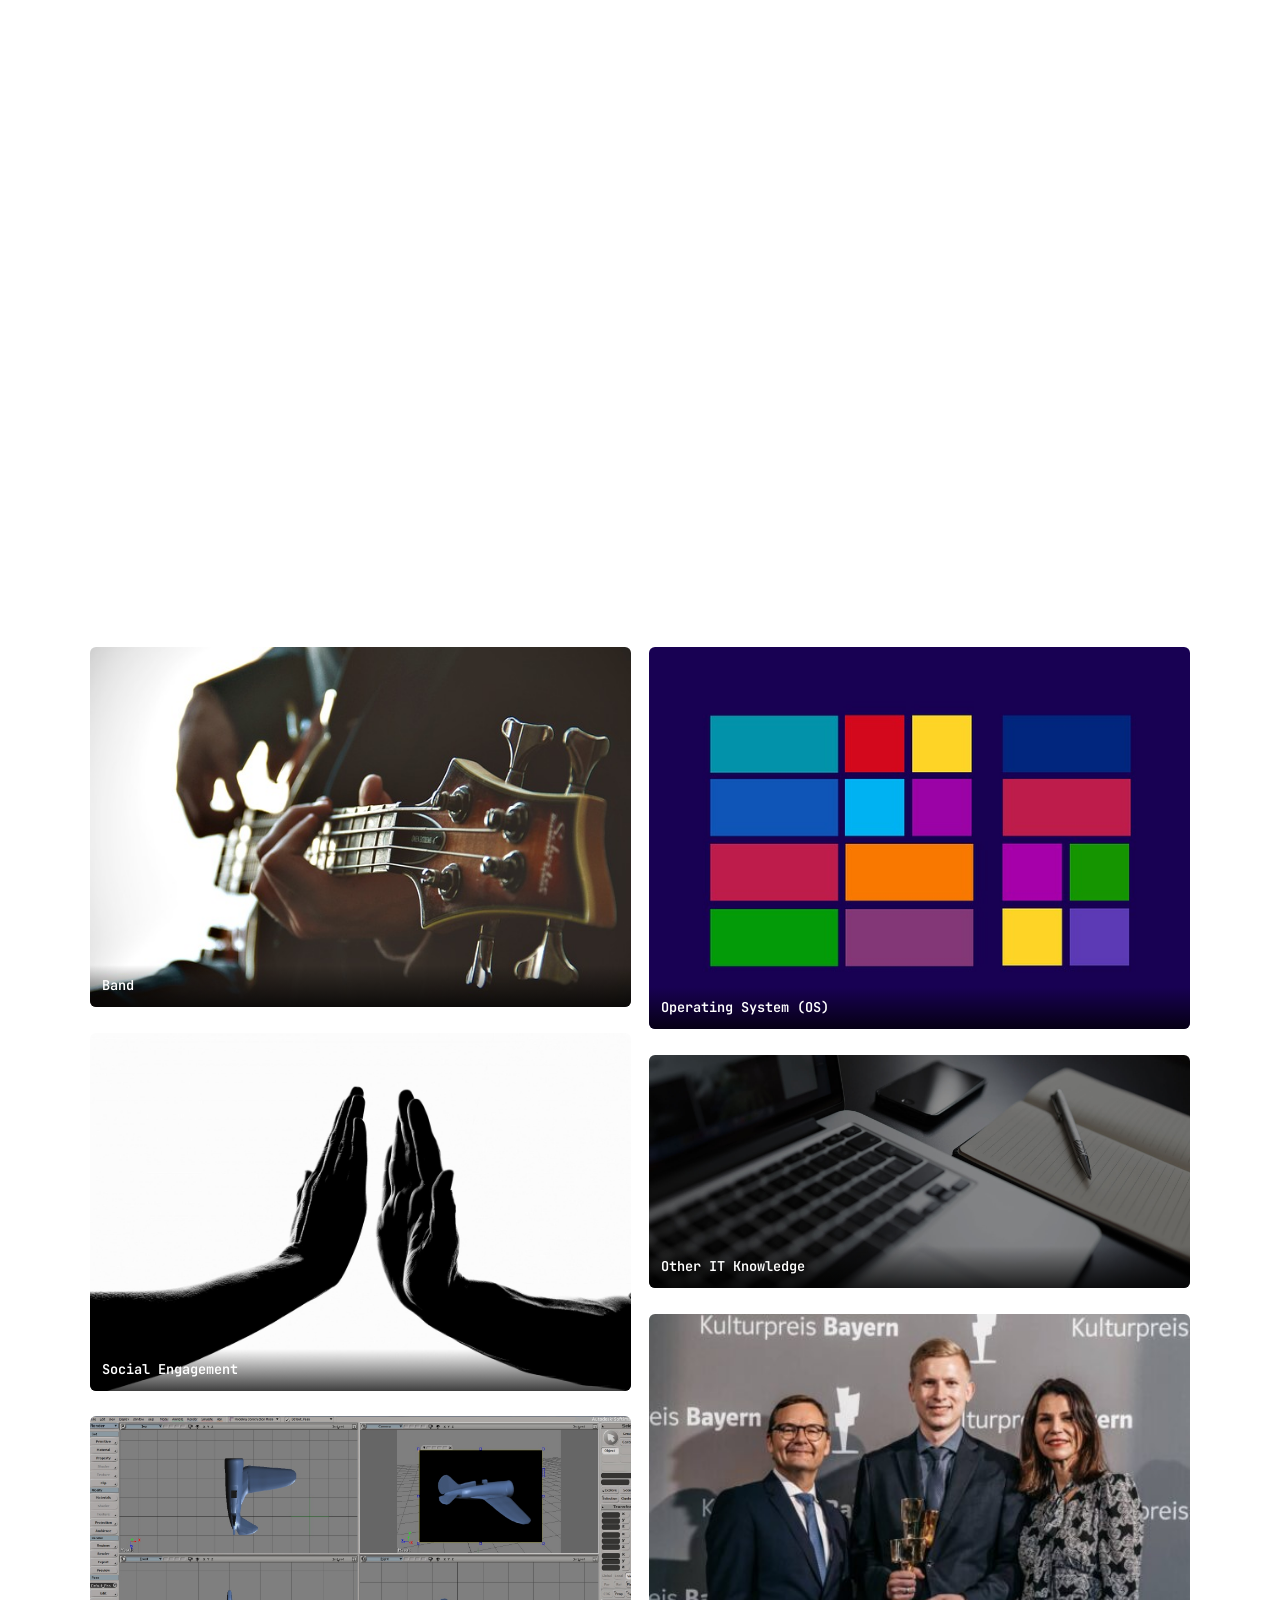
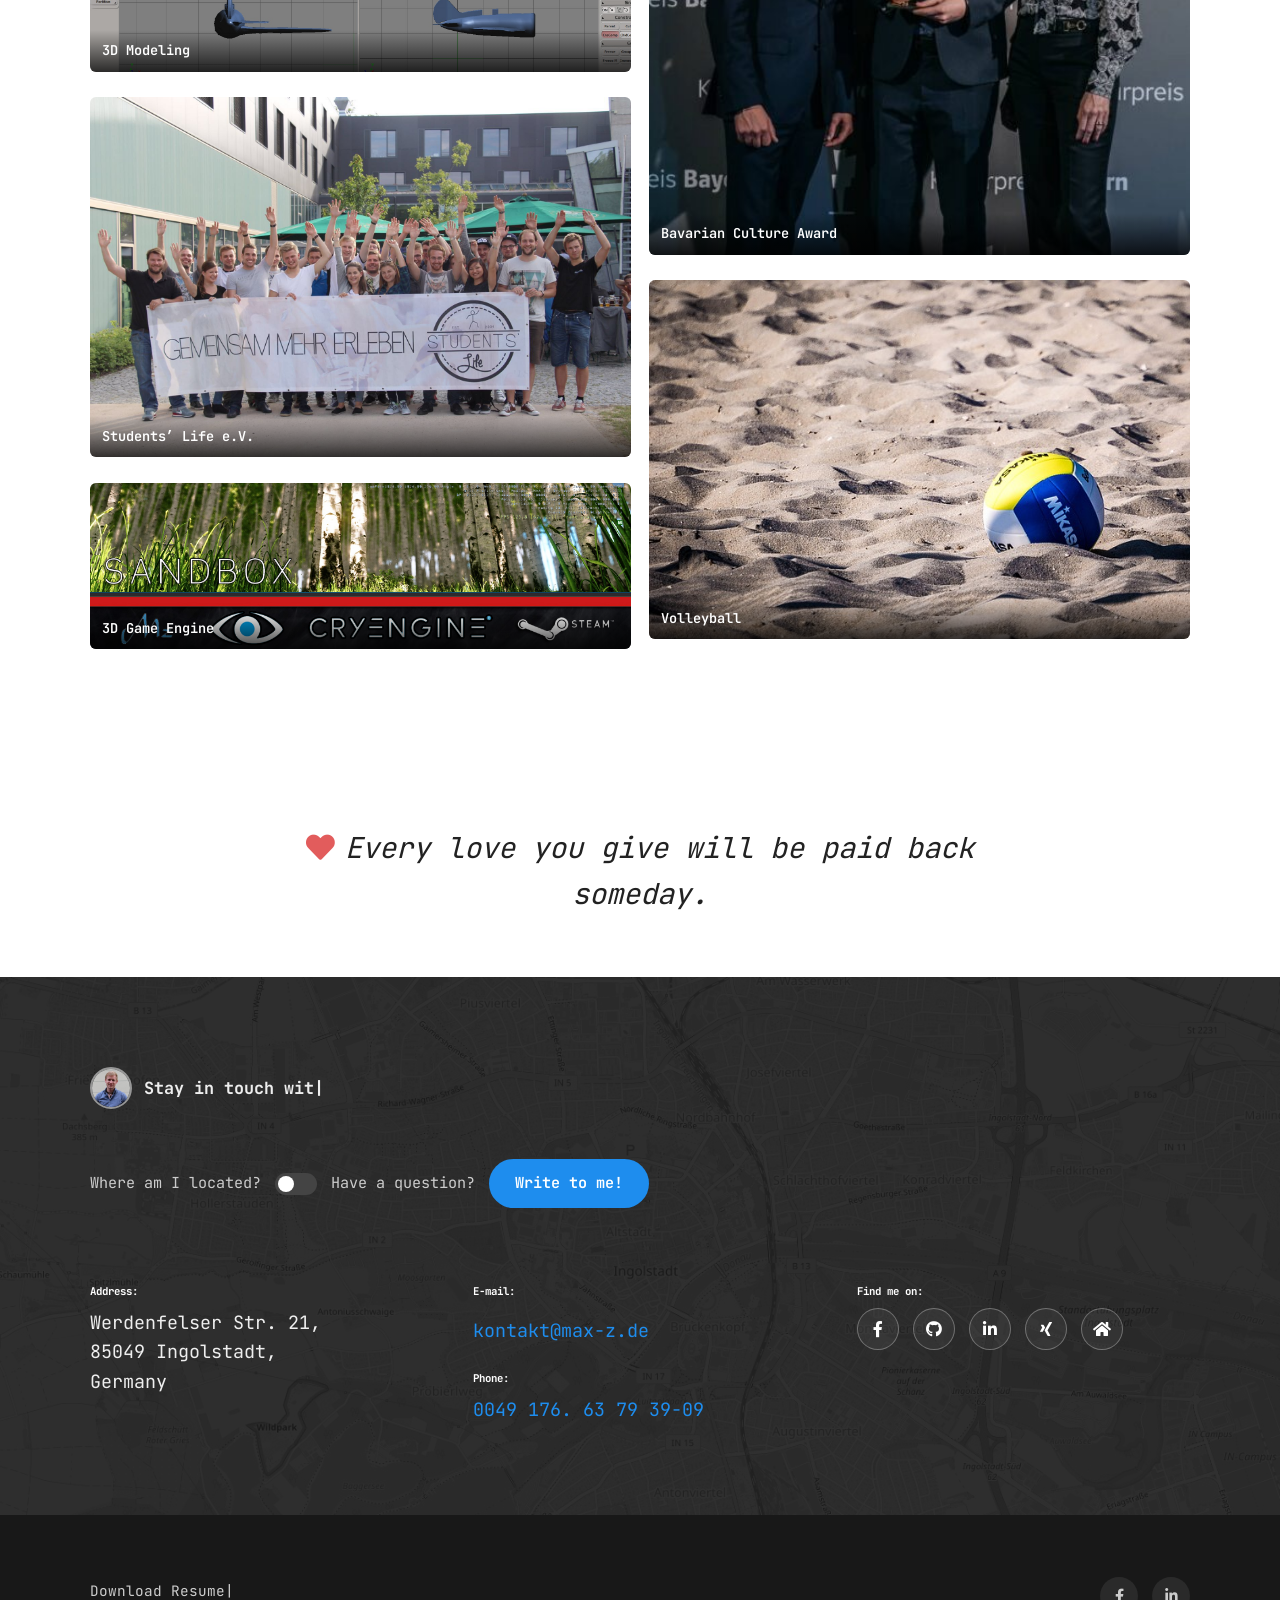
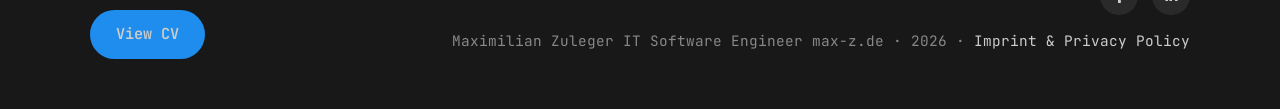
==== commit 3e695598: "Update favicon to new profile photo, remove burger backdrop circle - Regenerated favicon from new pr" ====
--- a/index.html
+++ b/index.html
@@ -7,7 +7,10 @@
 <meta name="description" content="Maximilian Zuleger – Software Engineer">
 <meta name="keywords" content="maxi,maximilian,maximilian zuleger,maxi zuleger">
 <link rel="canonical" href="https://max-z.de/">
-<link rel="icon" type="image/png" href="assets/img/favicon.png">
+<link rel="icon" href="assets/img/favicon.ico" sizes="any">
+<link rel="icon" type="image/png" sizes="32x32" href="assets/img/favicon-32.png">
+<link rel="icon" type="image/png" sizes="16x16" href="assets/img/favicon-16.png">
+<link rel="apple-touch-icon" sizes="180x180" href="assets/img/apple-touch-icon.png">
 <meta property="og:locale" content="de_DE">
 <meta property="og:site_name" content="Maxi Zuleger | Software Engineer">
 <meta property="og:title" content="Home | Maxi Zuleger">
--- a/assets/css/main.css
+++ b/assets/css/main.css
@@ -92,24 +92,8 @@
   box-sizing: content-box;
 }
 
-/* Immer sichtbarer Kontrast-Hintergrund hinter dem Burger,
-   unabhängig davon was gerade dahinter liegt (Bild, hell, dunkel) */
-.burger::before {
-  content: "";
-  position: absolute;
-  inset: -14px;
-  border-radius: 50%;
-  background: rgba(20, 20, 20, .35);
-  backdrop-filter: blur(4px);
-  -webkit-backdrop-filter: blur(4px);
-  z-index: -1;
-  opacity: 0;
-  transition: opacity .2s ease;
-}
-
-body:not(.nav-open) .burger::before {
-  opacity: 1;
-}
+/* Dekorativer Kreis-Hintergrund hinter dem Burger wurde entfernt
+   (Wunsch: schlichtes Icon ohne Backdrop-Kreis) */
 
 @media (max-width: 1500px) {
   .burger { top: 40px; right: 40px; }
@@ -127,8 +111,12 @@
   width: 100%;
   background: #fff;
   border-radius: 2px;
-  transition: transform .3s ease, opacity .3s ease, width .25s ease;
-}
+  transition: background .25s ease, transform .3s ease, opacity .3s ease, width .25s ease;
+}
+
+/* Auf hellem Untergrund (Resume/Portfolio-Sektionen) werden die Linien
+   dunkel dargestellt, damit sie sichtbar bleiben - kein Backdrop-Kreis. */
+body.on-light .burger span { background: #2f2f2f; }
 
 .burger span:nth-child(4) { width: 65%; align-self: flex-start; }
 .burger:hover span:nth-child(4) { width: 100%; }
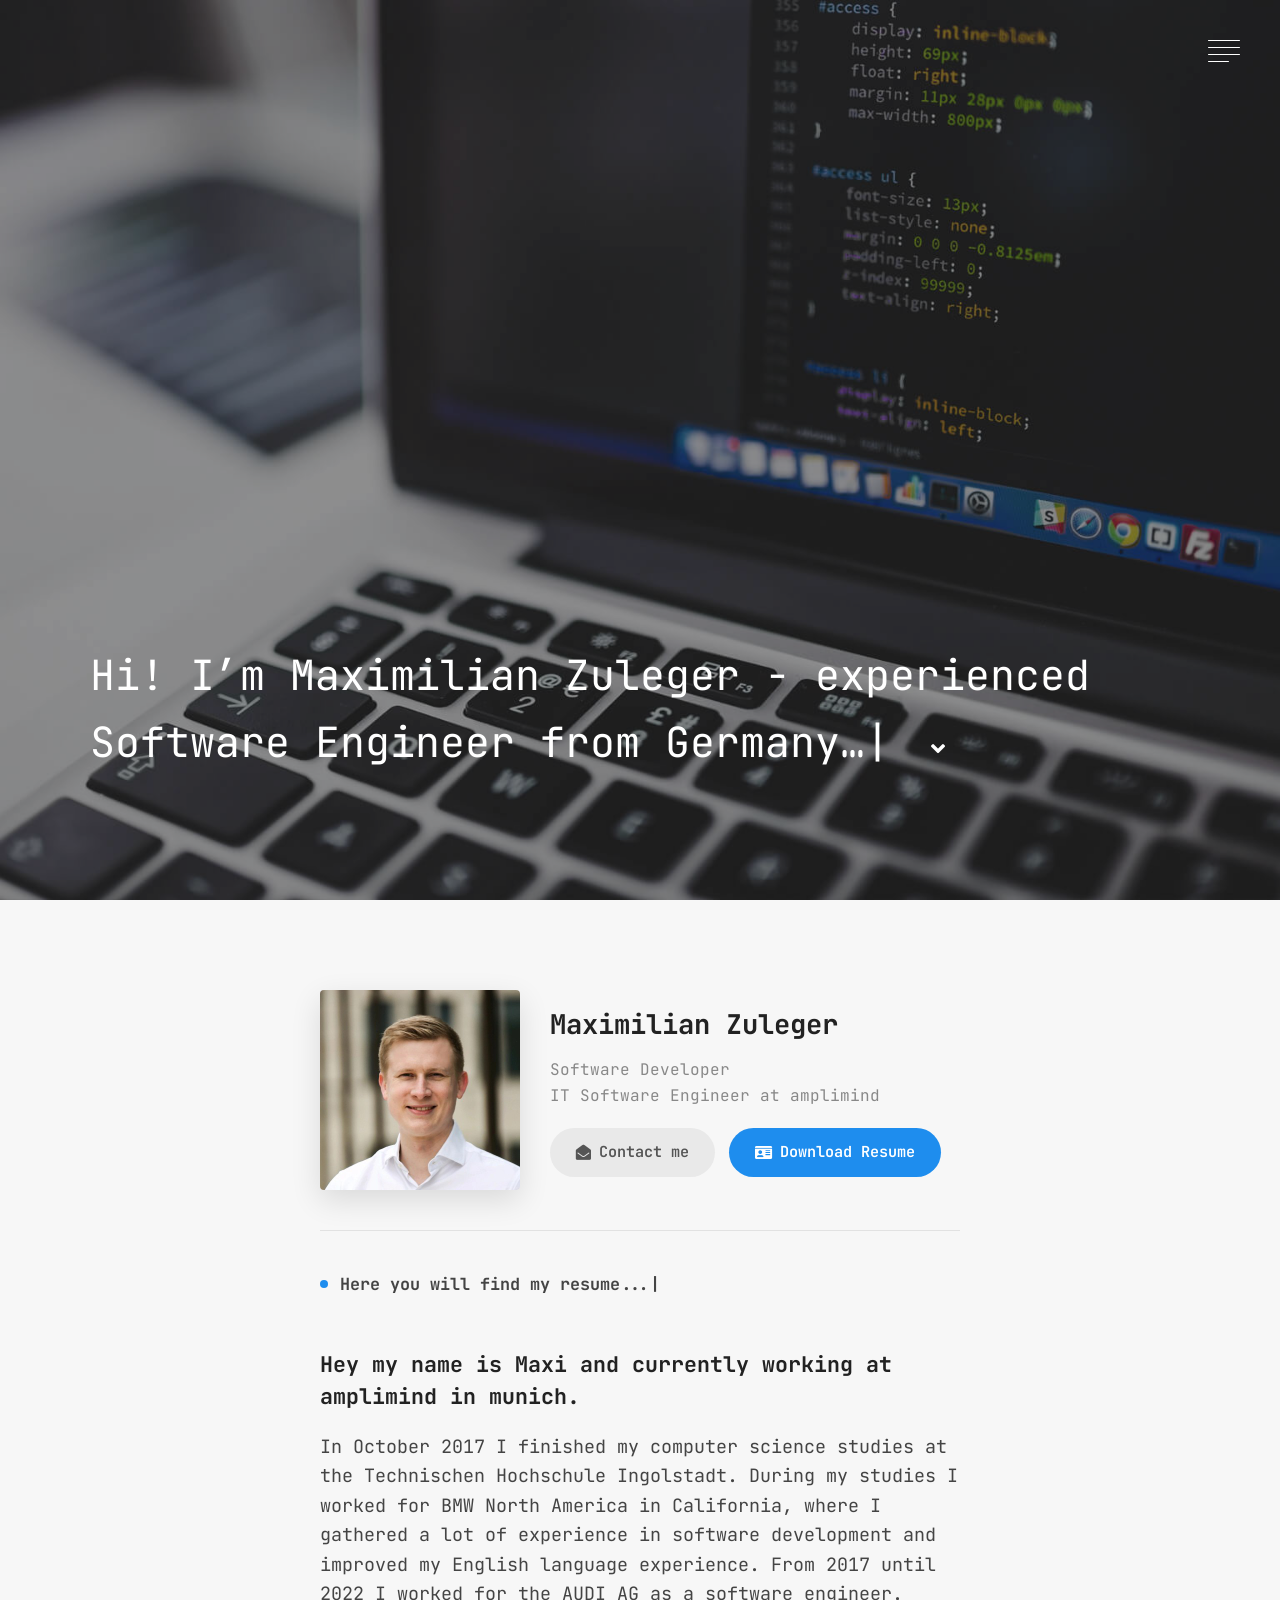
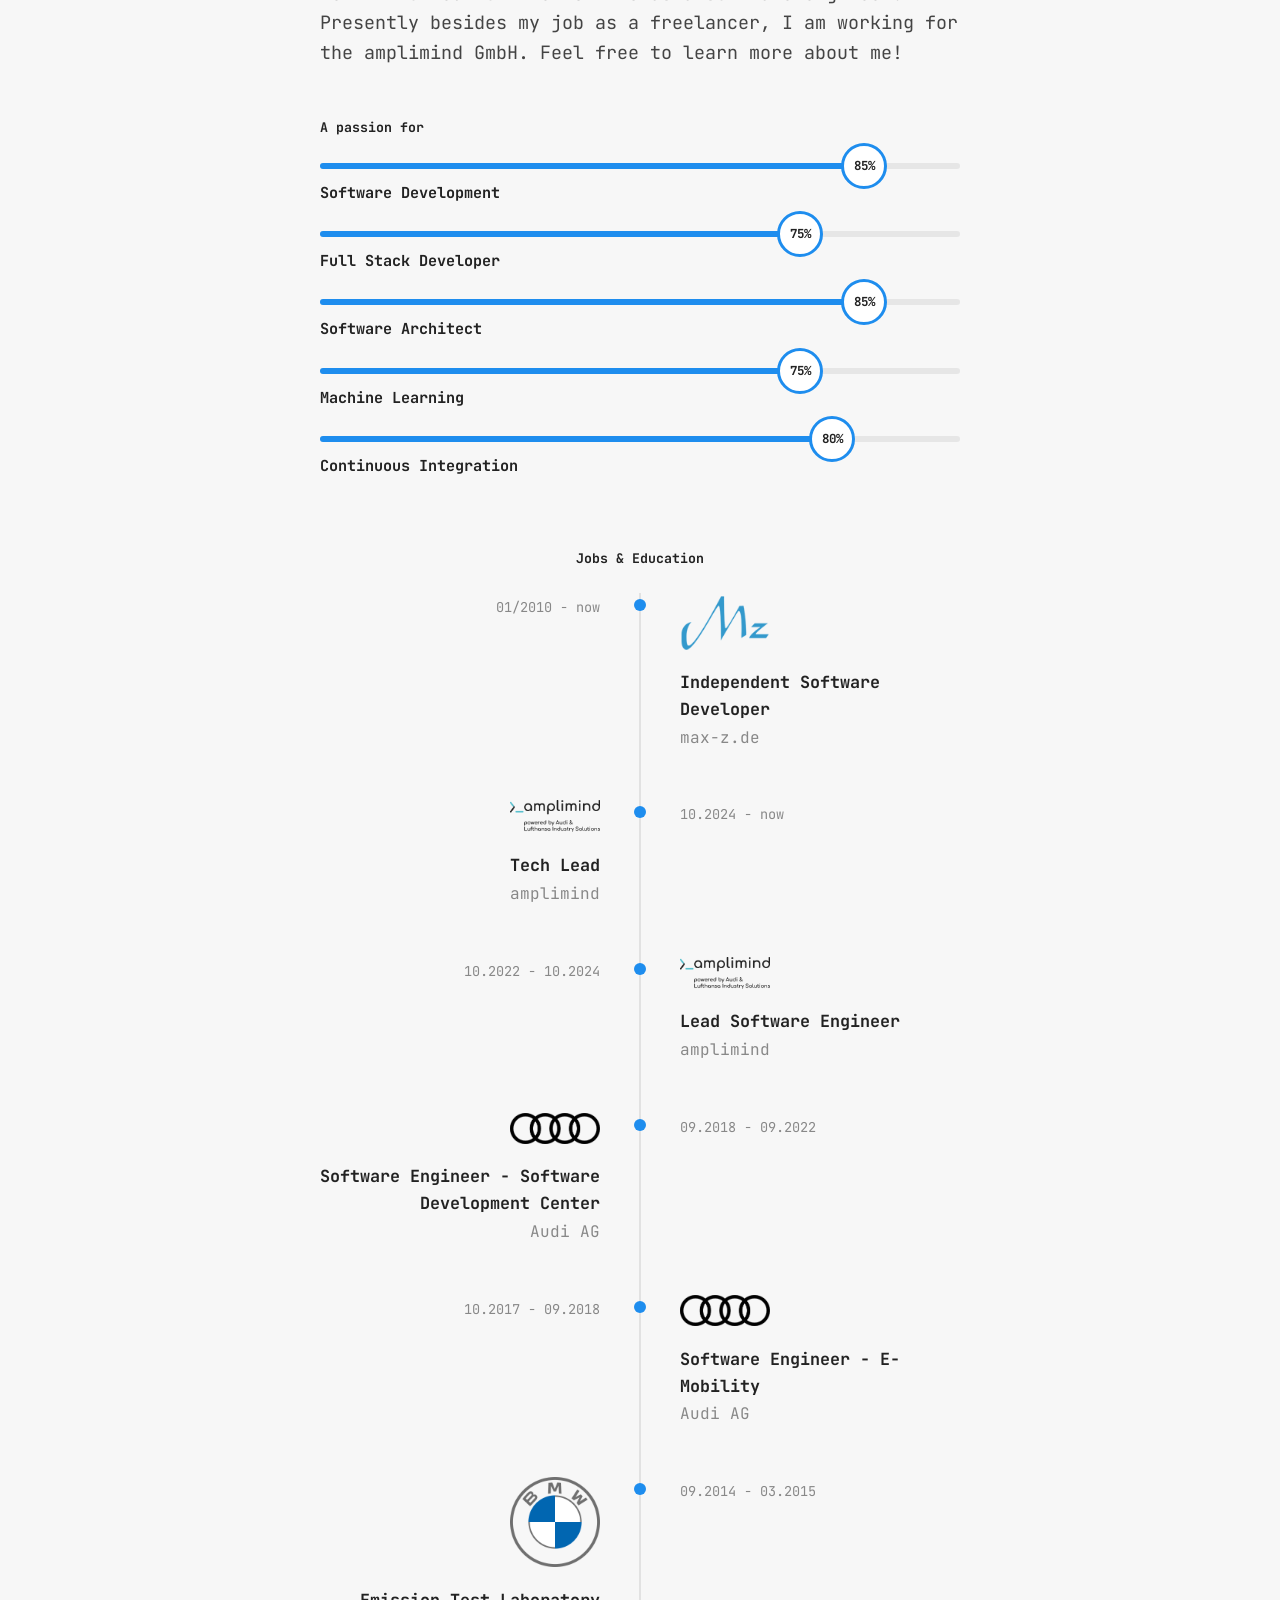
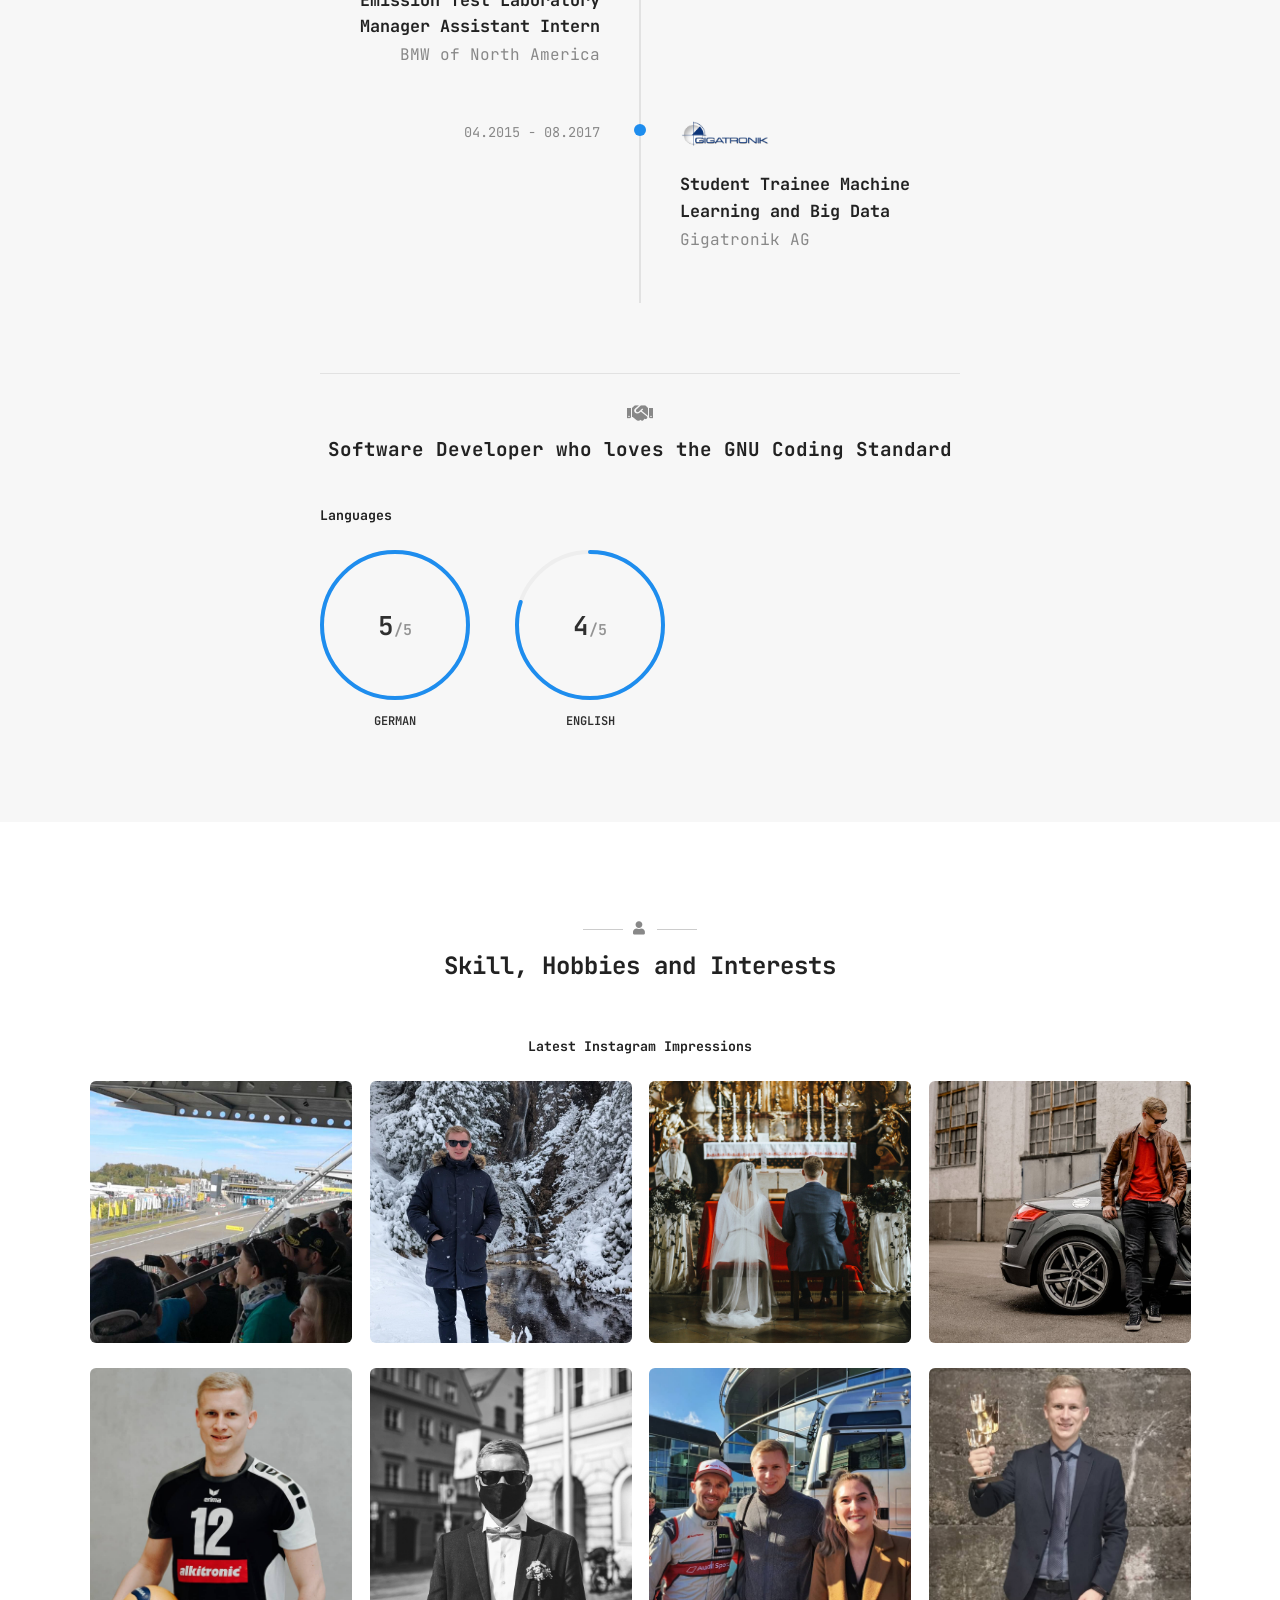
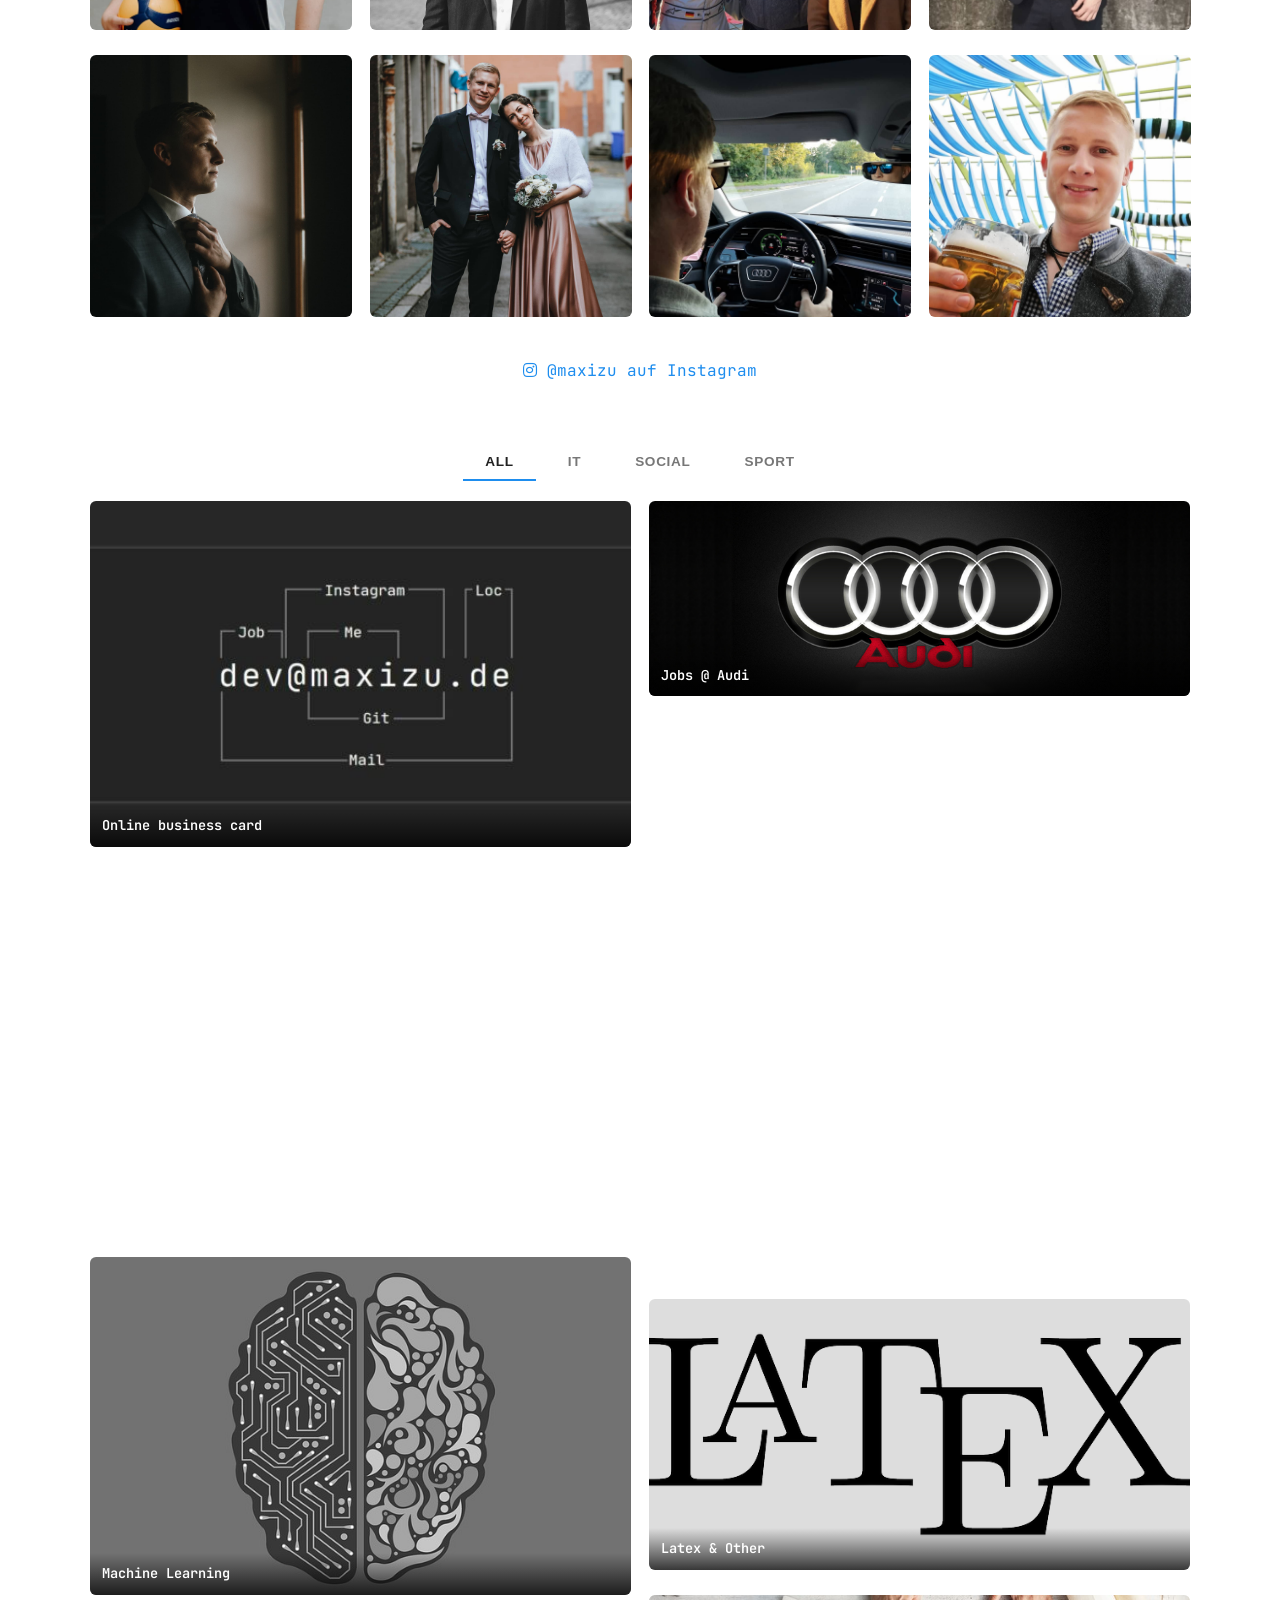
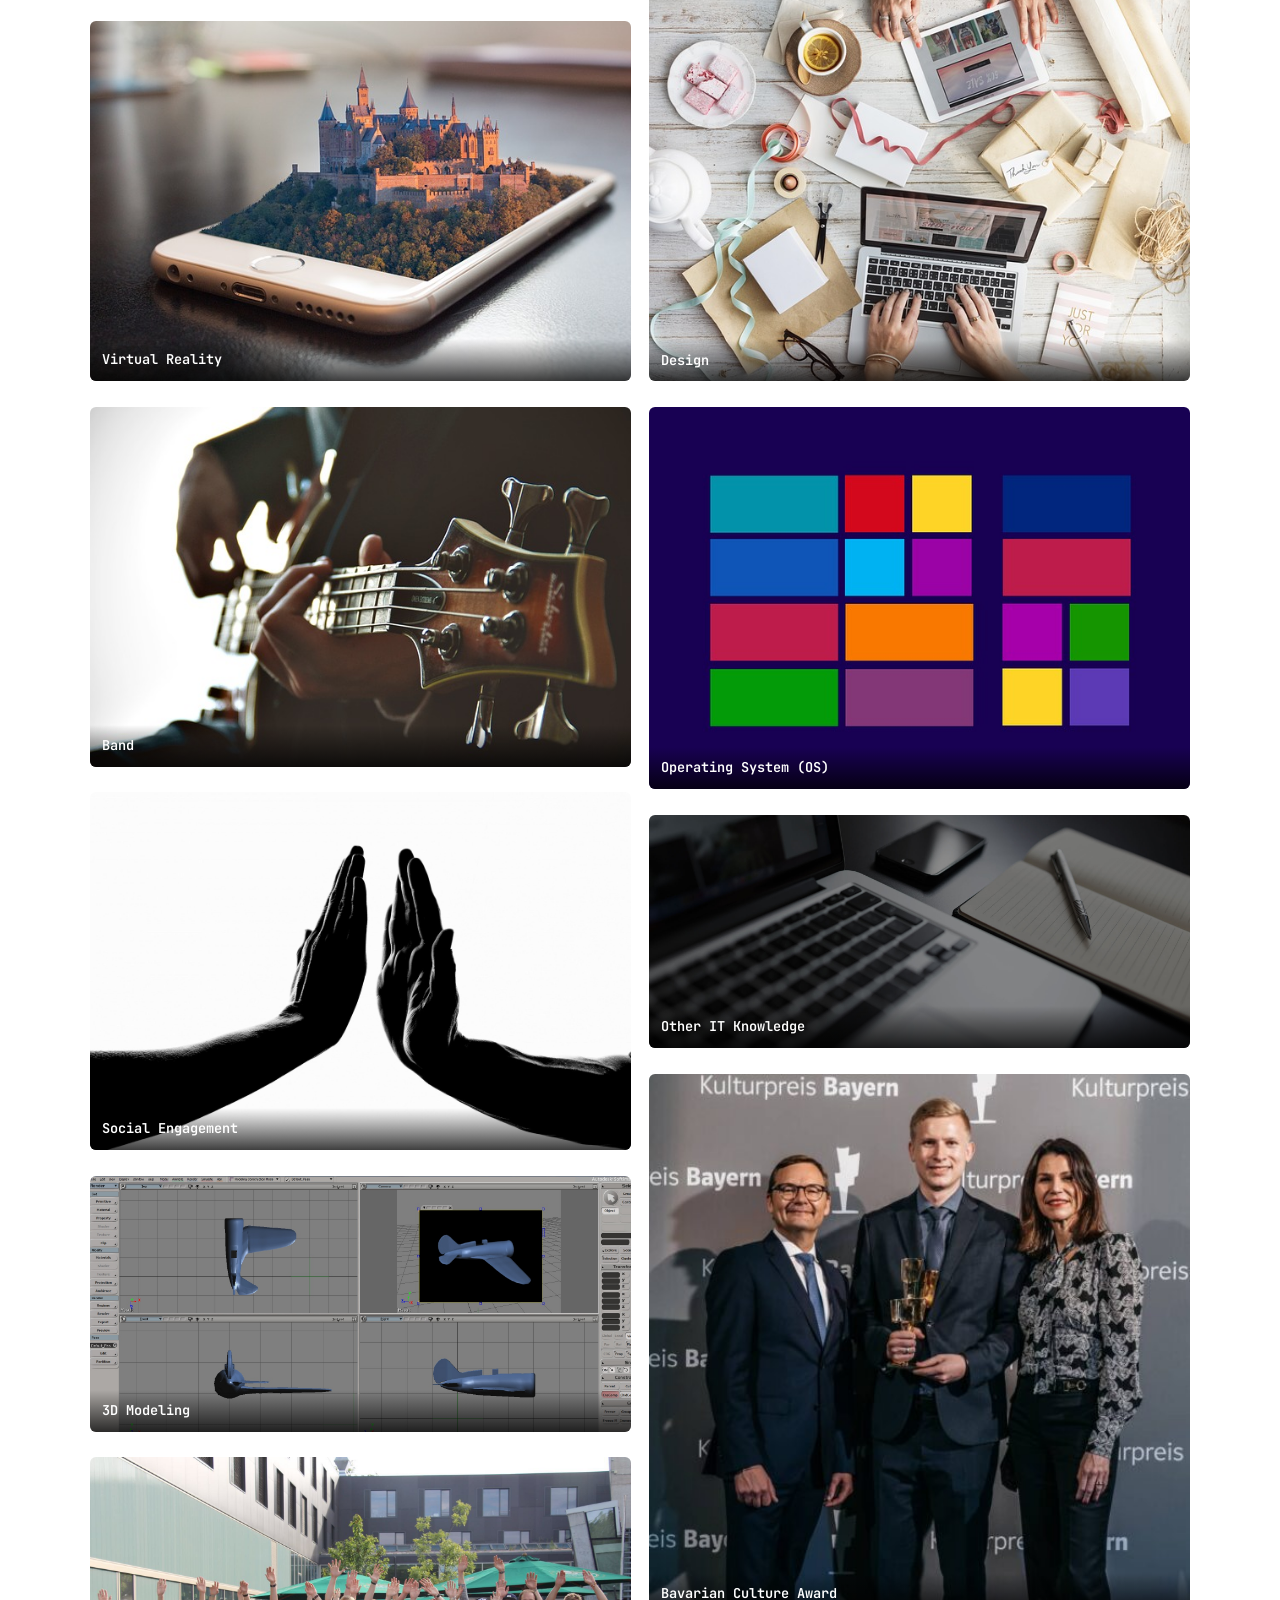
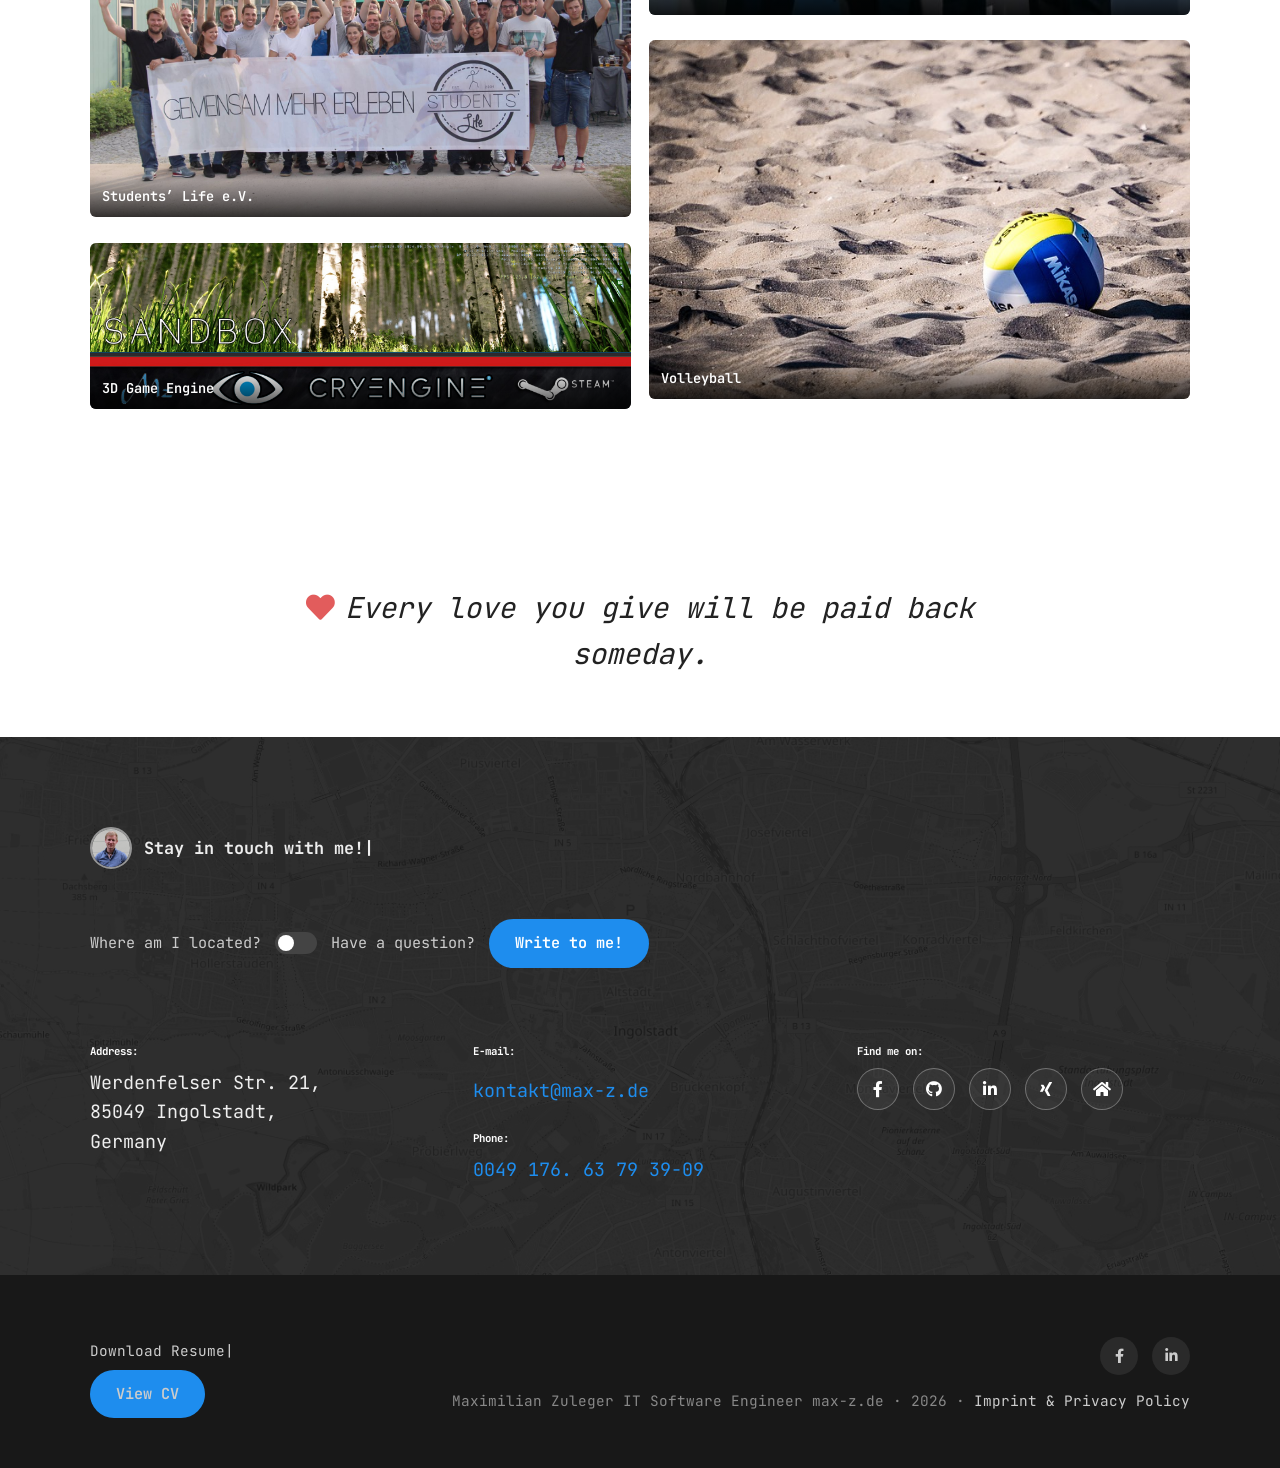
==== commit ddee0533: "Fix Jobs & Education timeline: left-side entries no longer vertically misaligned with their dot Root" ====
--- a/index.html
+++ b/index.html
@@ -193,7 +193,7 @@
     </div>
 
     <!-- Languages -->
-    <div class="resume-row" style="margin-top:40px; margin-bottom:140px;">
+    <div class="resume-row" style="margin-top:40px; margin-bottom:0px;">
       <div class="resume-row-content languages-content">
         <div class="resume-row-image img-plant reveal reveal-fadeInRight">
           <img src="assets/img/plant2.png" alt="">
--- a/assets/css/main.css
+++ b/assets/css/main.css
@@ -403,6 +403,7 @@
   width: 429px;
   left: 449px;
   right: auto;
+  top: 0%;
 }
 
 @media (max-width: 1300px) {
@@ -519,6 +520,16 @@
   align-items: start;
   gap: 0 20px;
   padding-bottom: 50px;
+}
+
+/* Alle drei Kinder explizit in Zeile 1 fixieren: ohne das verteilt der
+   Grid-Auto-Placement-Algorithmus sie bei geraden Eintraegen (Spalten in
+   absteigender Reihenfolge: Datum=3, Punkt=2, Inhalt=1) faelschlich auf
+   3 einzelne Zeilen, da der Platzierungs-Cursor nur vorwaerts wandert. */
+.timeline-event-date,
+.timeline-event-point,
+.timeline-event-content {
+  grid-row: 1;
 }
 
 /* Ungerade Einträge (1., 3., 5. ...): Datum links, Inhalt rechts */
@@ -609,7 +620,7 @@
   flex-wrap: wrap;
 }
 
-.single-chart { position: relative; width: 150px; height: 150px; }
+.single-chart { position: relative; width: 150px; text-align: center; }
 
 .single-chart svg { width: 150px; height: 150px; display: block; }
 
@@ -630,9 +641,11 @@
 
 .chart-content {
   position: absolute;
-  inset: 0;
-  display: flex;
-  flex-direction: column;
+  top: 0;
+  left: 0;
+  width: 150px;
+  height: 150px;
+  display: flex;
   align-items: center;
   justify-content: center;
   text-align: center;
@@ -648,12 +661,13 @@
   font-weight: 600;
   color: #2f2f2f;
 }
-.chart-content .title {
+.chart-title {
+  display: block;
+  margin-top: 12px;
   font-size: 12px;
   font-weight: 600;
   text-transform: uppercase;
   color: #2f2f2f;
-  margin: 4px 0 0;
 }
 
 /* ---------- Skills / Portfolio: Masonry (CSS-Columns) ---------- */
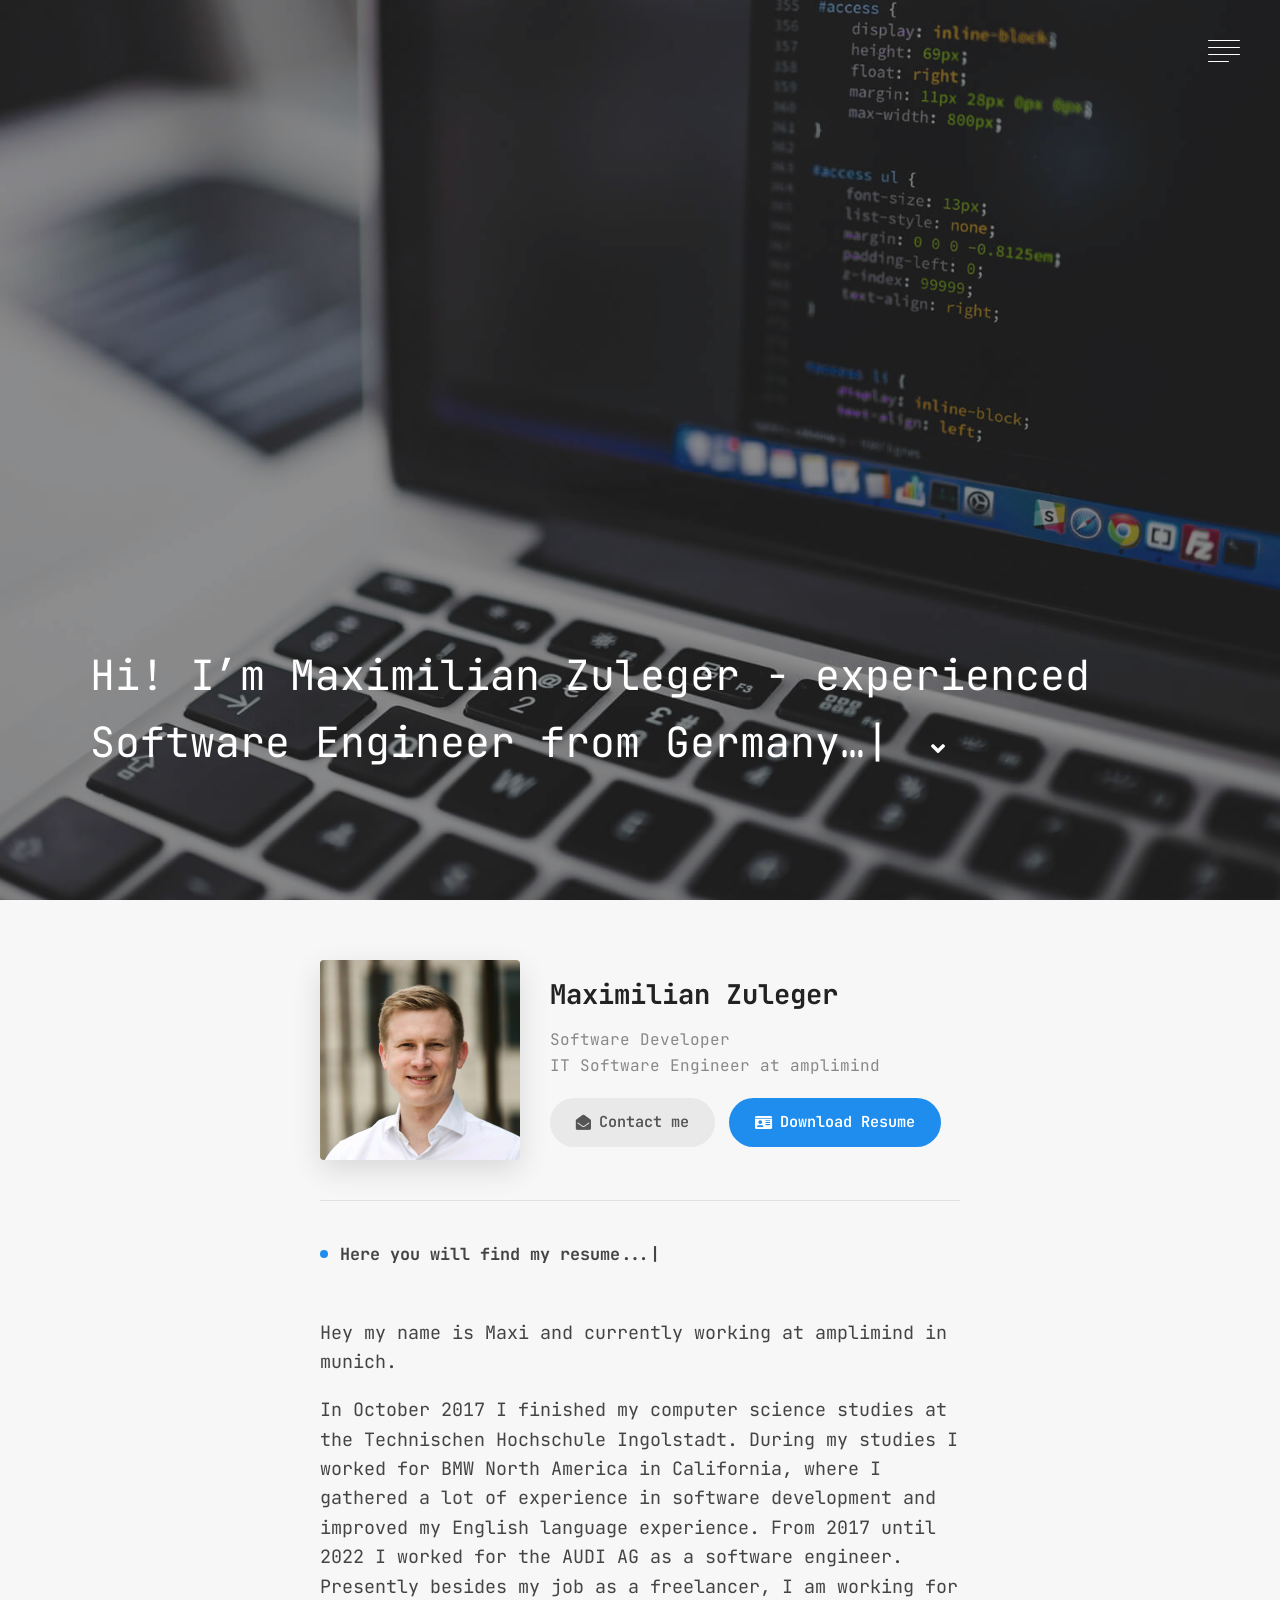
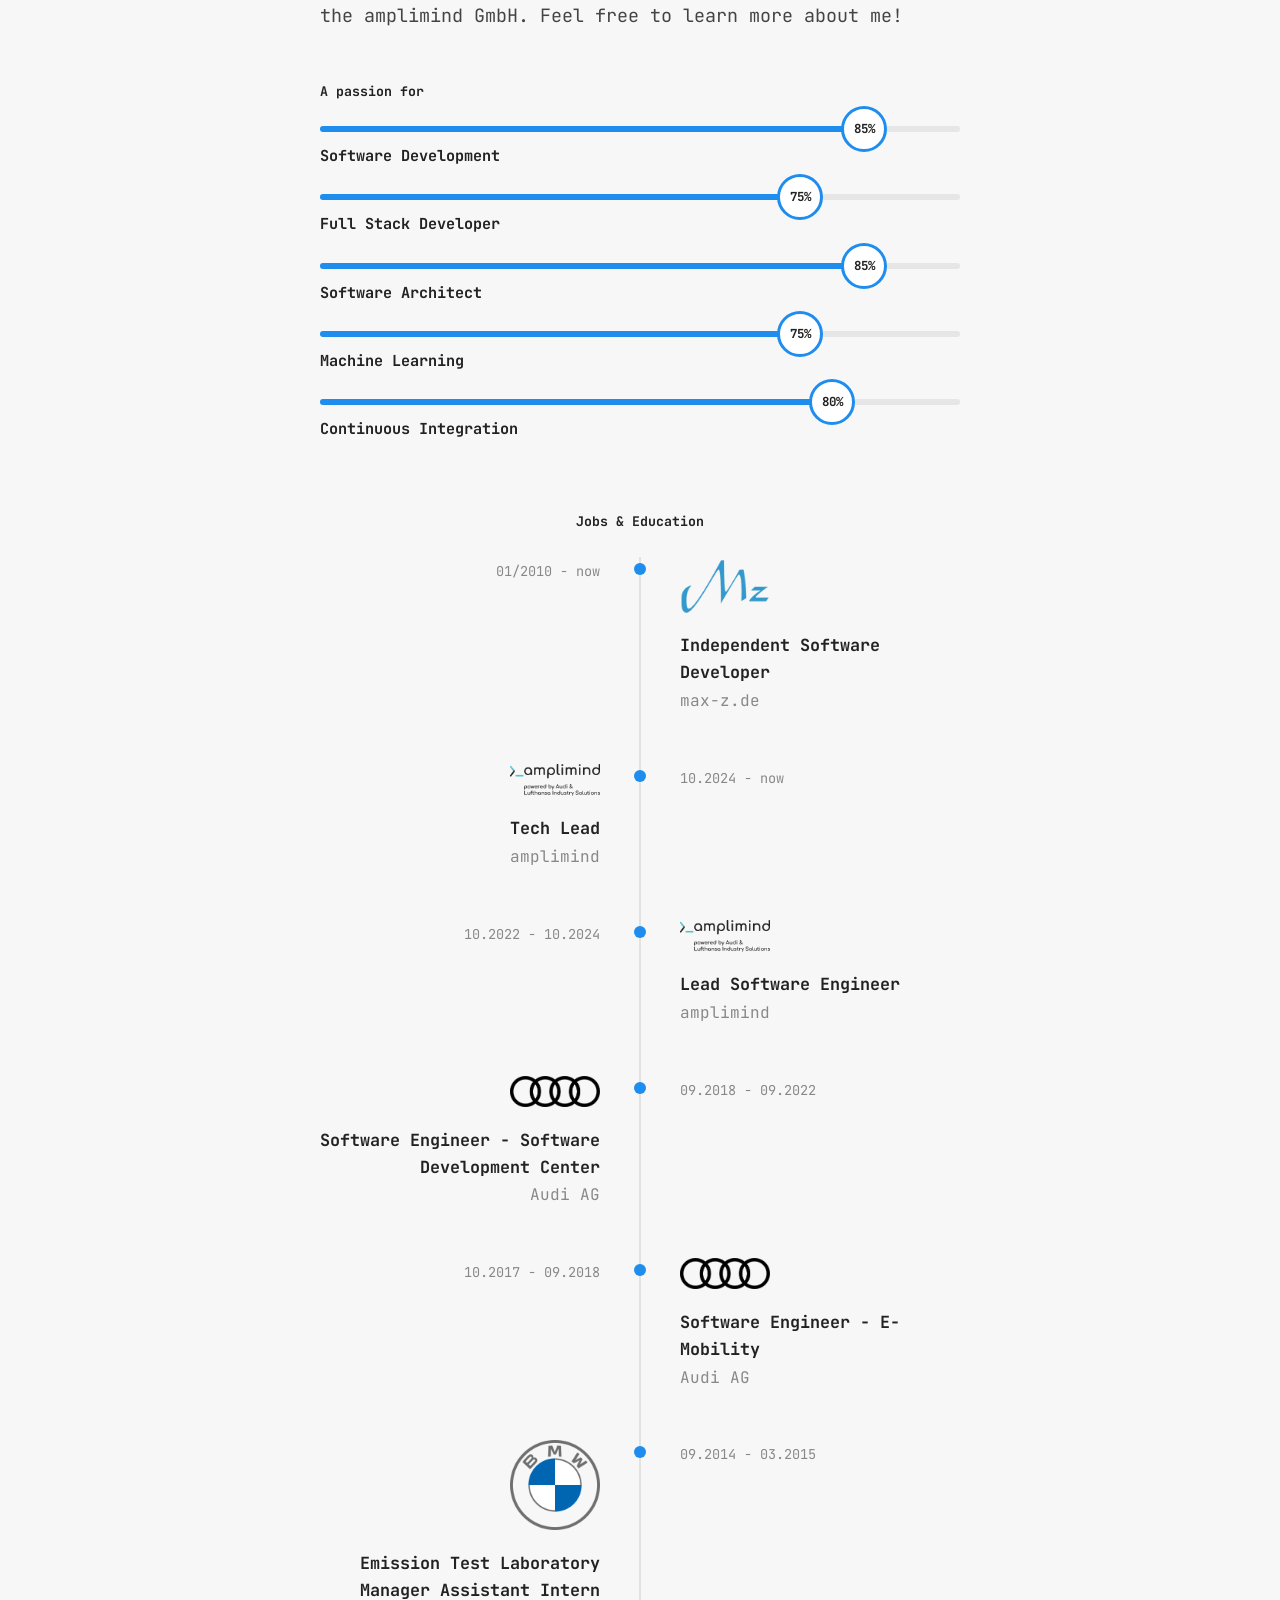
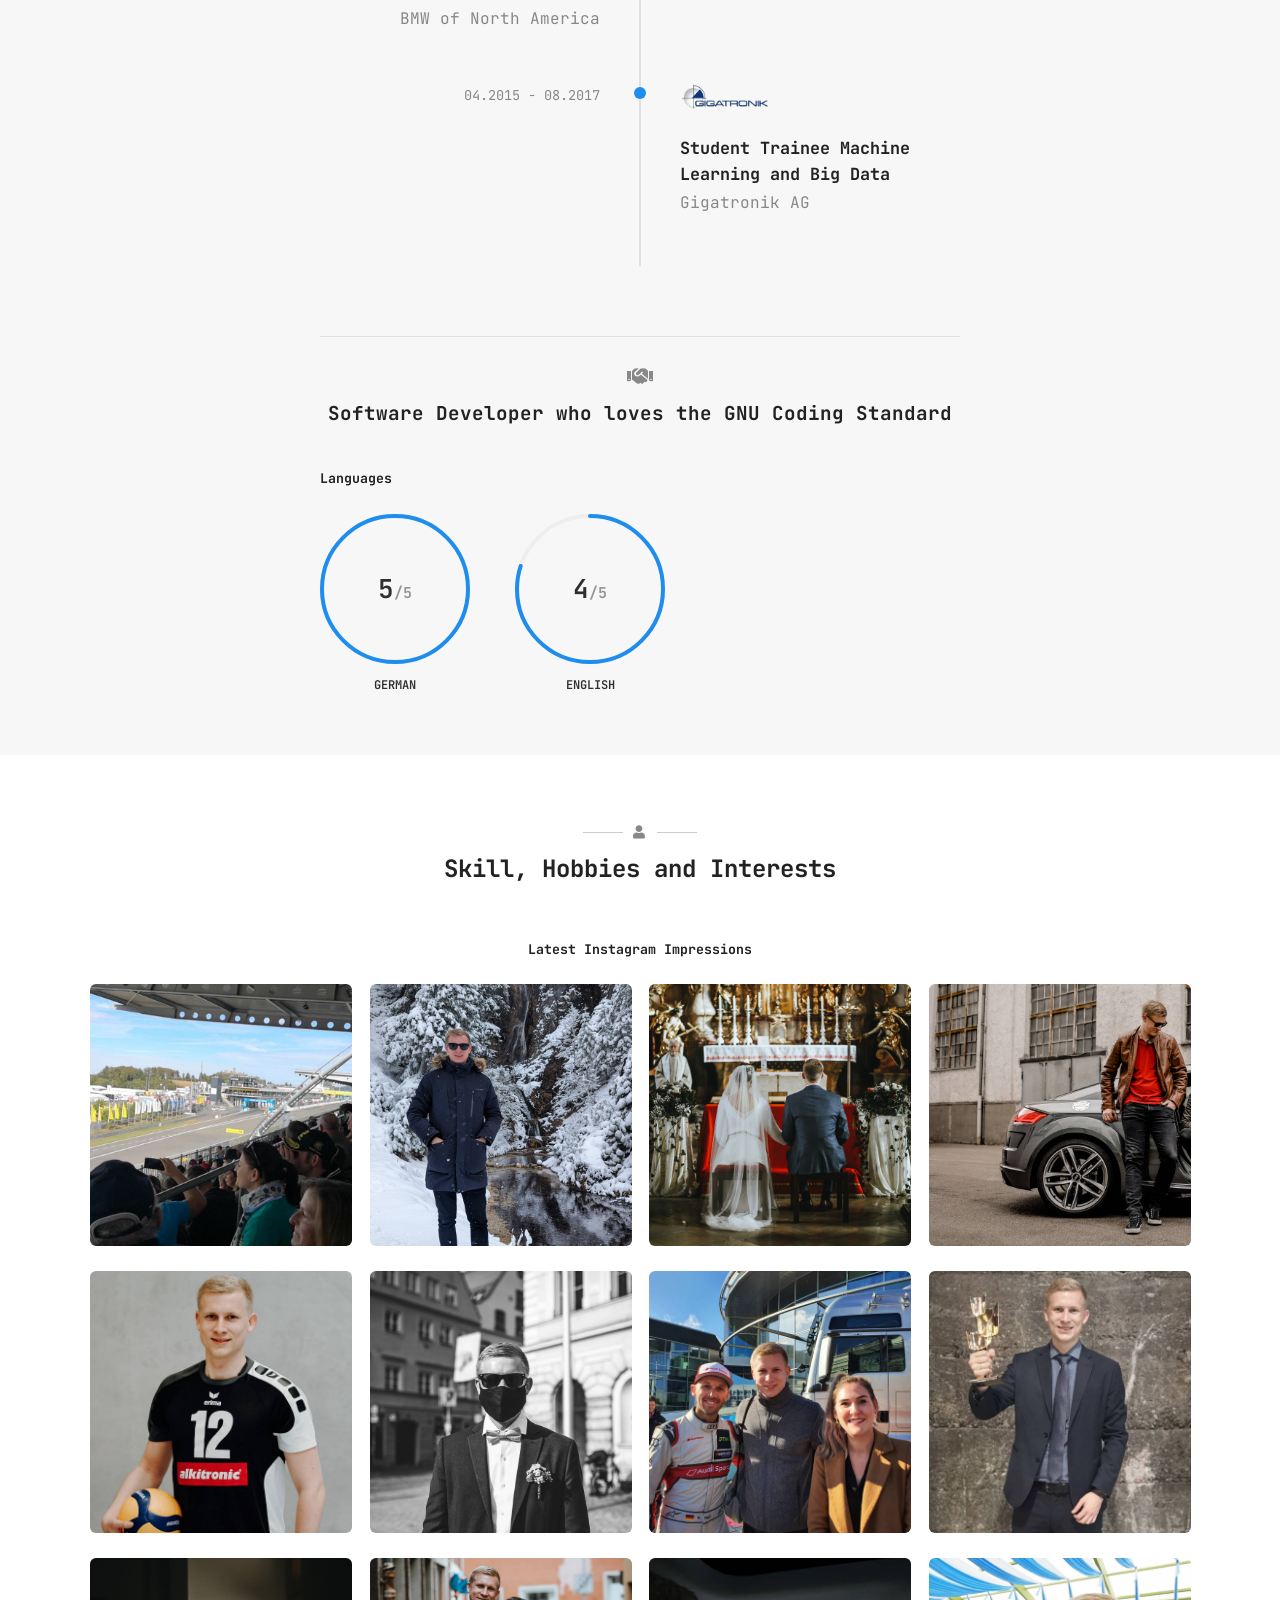
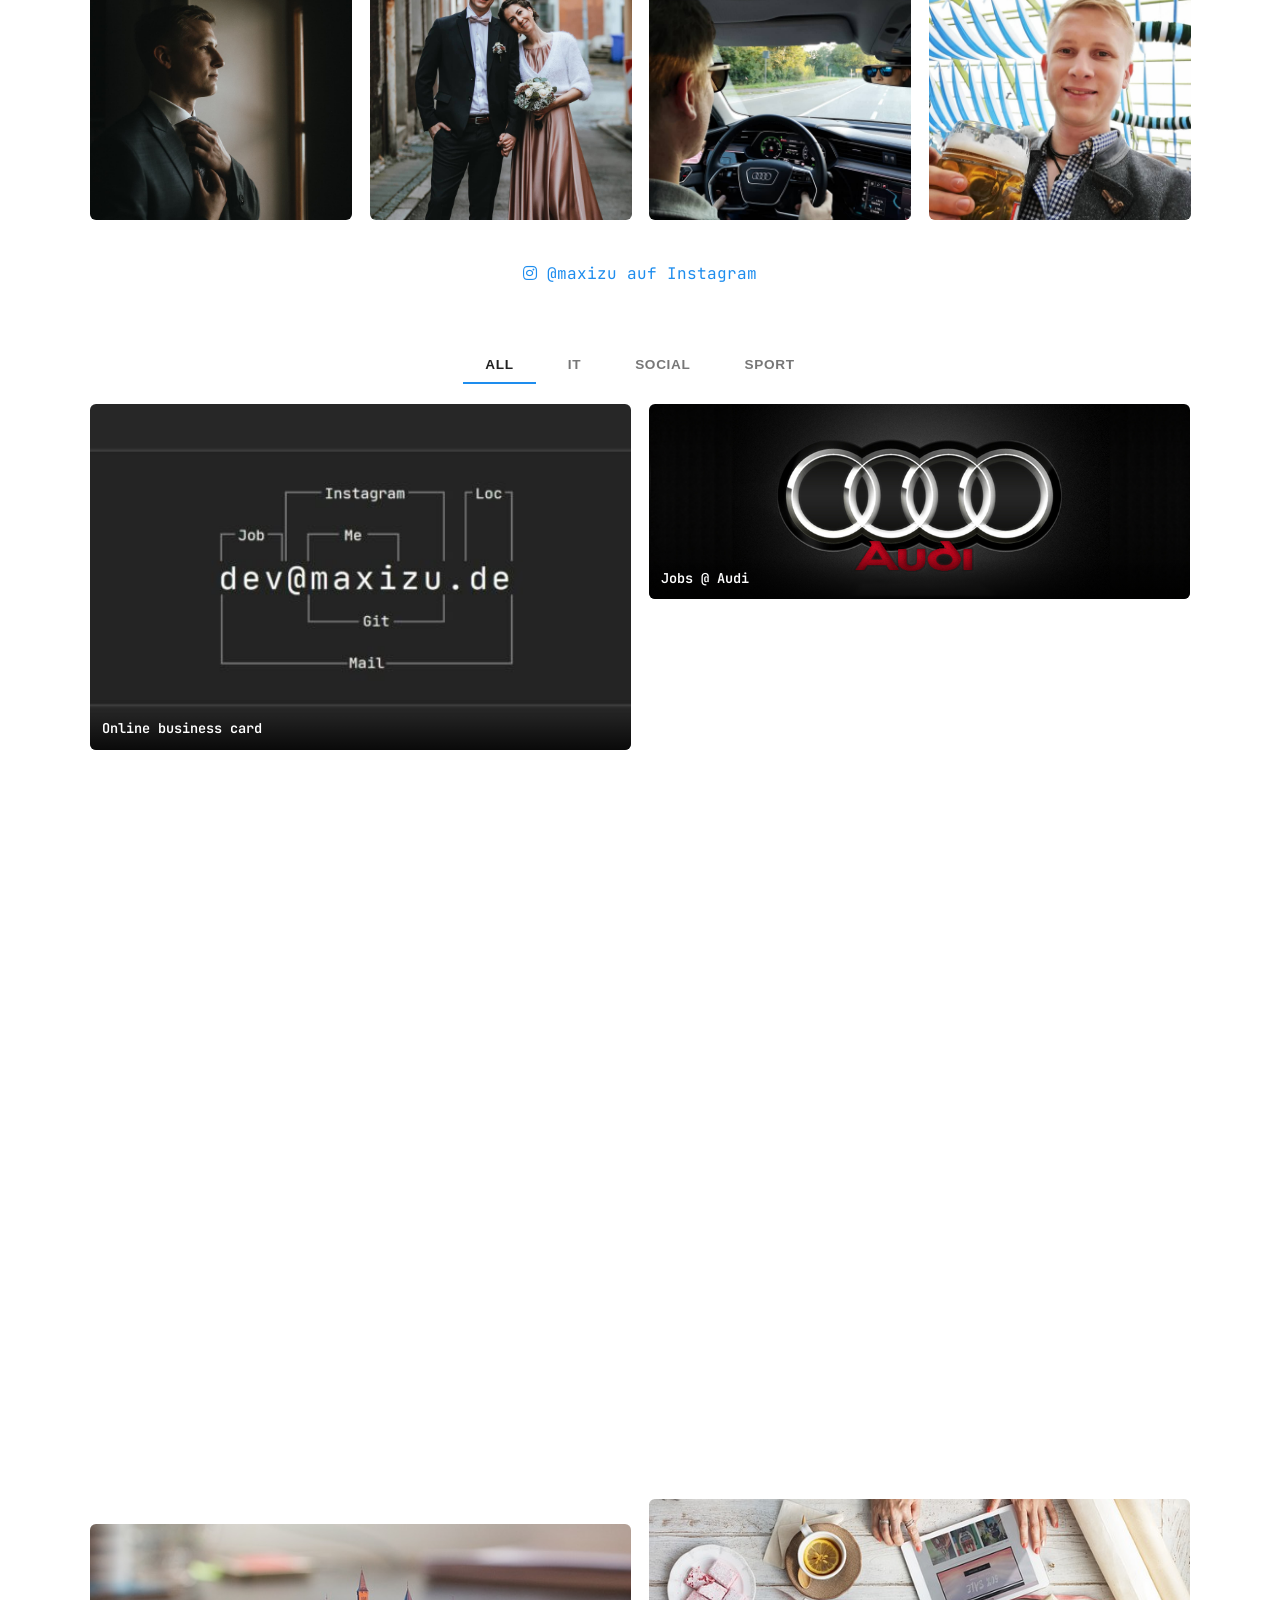
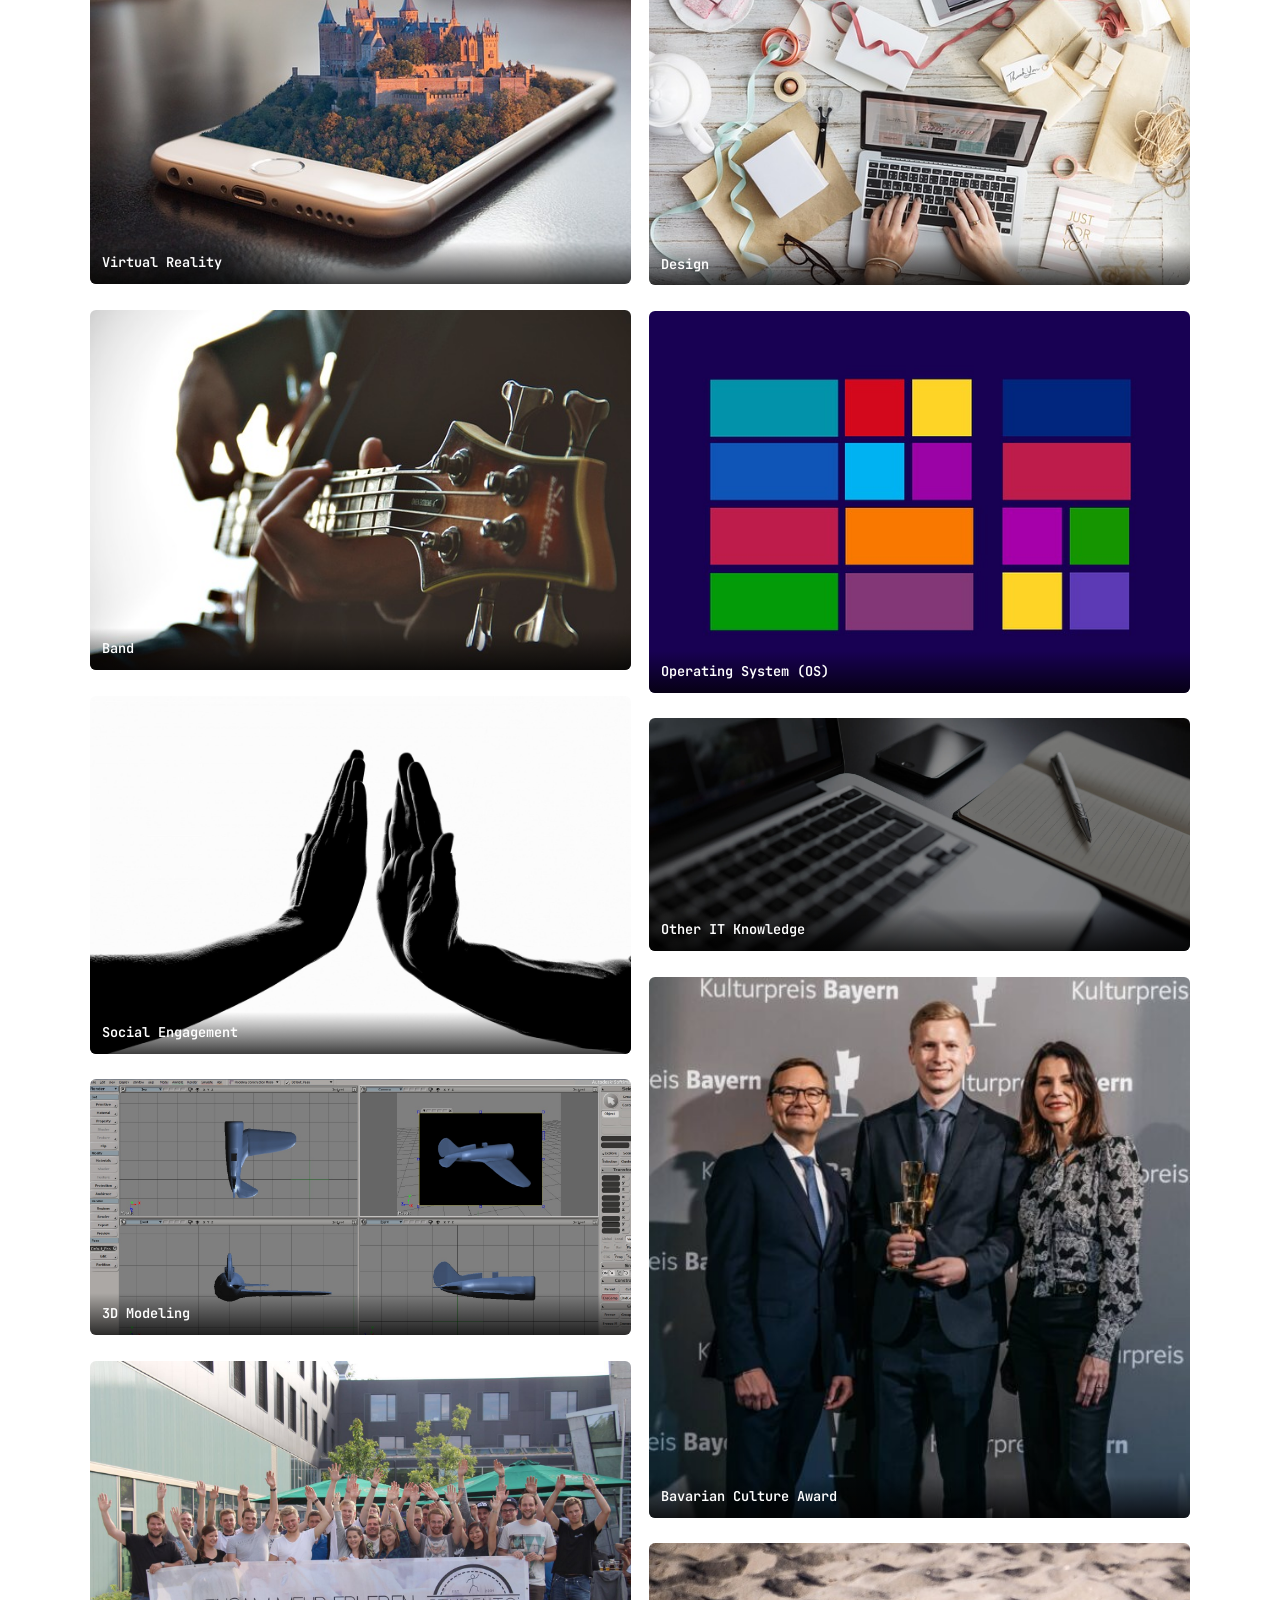
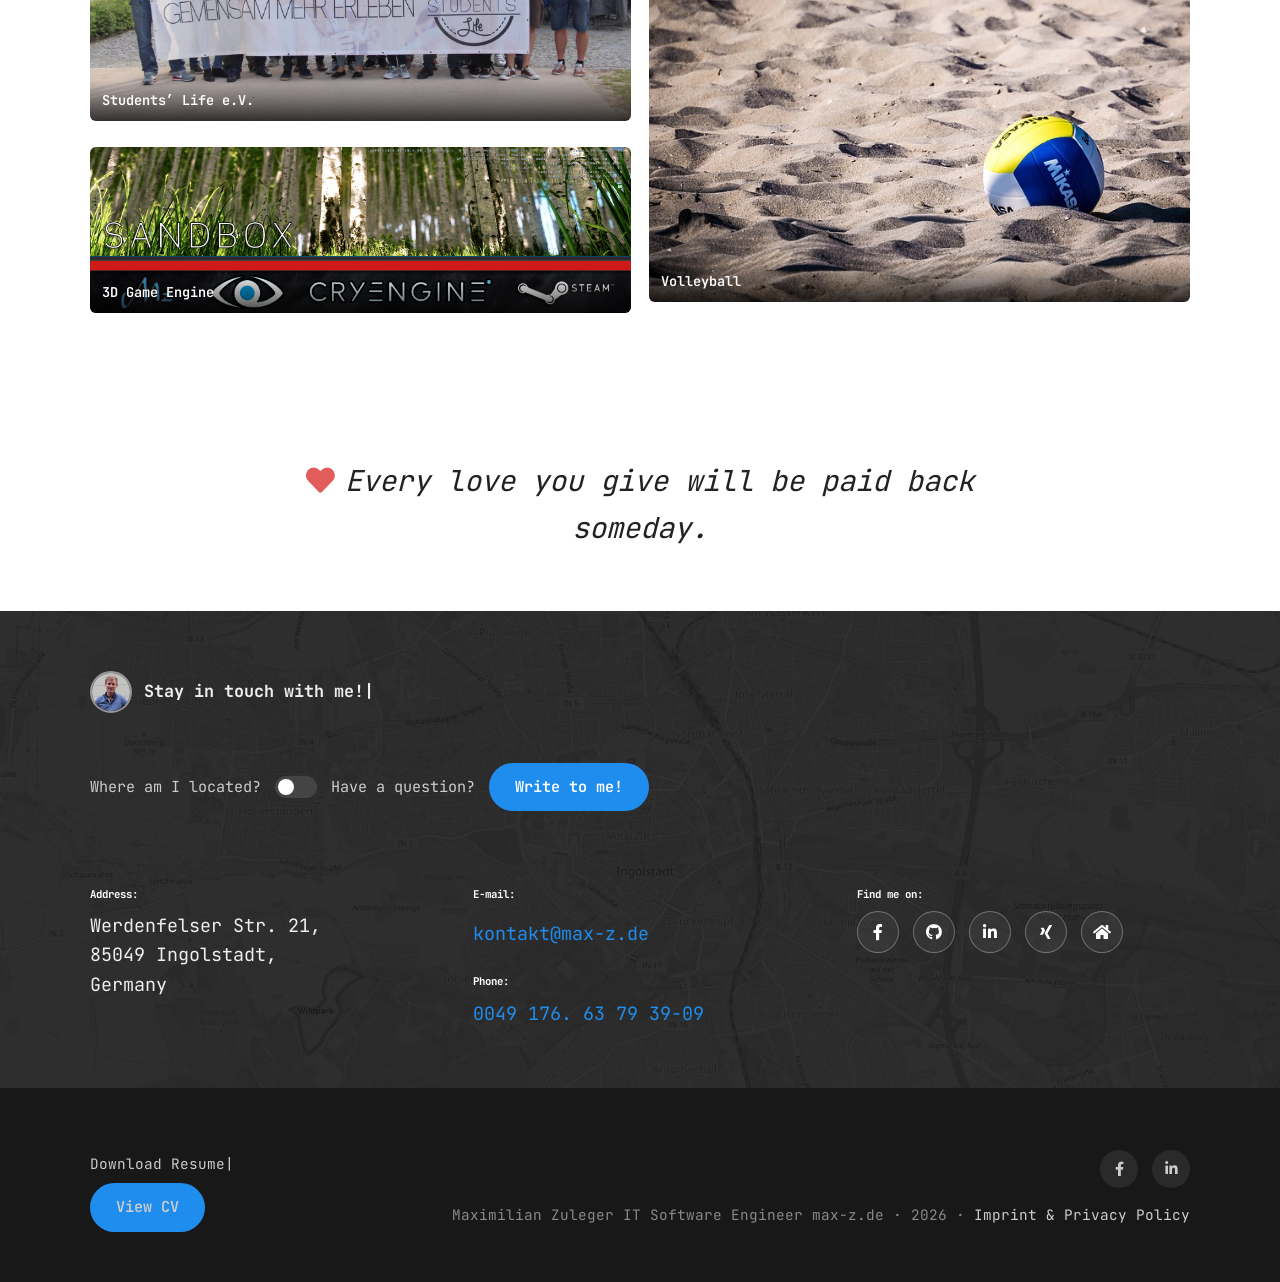
==== commit c24ad95e: "SEO optimization pass - Added sr-only fallback text next to all JS-typed elements (hero H1, section " ====
--- a/index.html
+++ b/index.html
@@ -3,19 +3,56 @@
 <head>
 <meta charset="UTF-8">
 <meta name="viewport" content="width=device-width, initial-scale=1">
-<title>Home | Maxi Zuleger</title>
-<meta name="description" content="Maximilian Zuleger – Software Engineer">
-<meta name="keywords" content="maxi,maximilian,maximilian zuleger,maxi zuleger">
+<title>Maximilian Zuleger | Software Engineer in Munich</title>
+<meta name="description" content="Maximilian Zuleger – Software Engineer at amplimind in Munich. Resume, skills, projects and contact information.">
+<meta name="keywords" content="maxi,maximilian,maximilian zuleger,maxi zuleger,software engineer munich">
+<meta name="author" content="Maximilian Zuleger">
+<meta name="robots" content="index, follow">
+<meta name="theme-color" content="#1E8DEE">
 <link rel="canonical" href="https://max-z.de/">
 <link rel="icon" href="assets/img/favicon.ico" sizes="any">
 <link rel="icon" type="image/png" sizes="32x32" href="assets/img/favicon-32.png">
 <link rel="icon" type="image/png" sizes="16x16" href="assets/img/favicon-16.png">
 <link rel="apple-touch-icon" sizes="180x180" href="assets/img/apple-touch-icon.png">
+<meta property="og:type" content="profile">
 <meta property="og:locale" content="de_DE">
 <meta property="og:site_name" content="Maxi Zuleger | Software Engineer">
-<meta property="og:title" content="Home | Maxi Zuleger">
-<meta property="og:description" content="Maximilian Zuleger – Software Engineer">
+<meta property="og:title" content="Maximilian Zuleger | Software Engineer in Munich">
+<meta property="og:description" content="Maximilian Zuleger – Software Engineer at amplimind in Munich. Resume, skills, projects and contact information.">
 <meta property="og:url" content="https://max-z.de/">
+<meta property="og:image" content="https://max-z.de/assets/img/maxi-neu-profile.jpg">
+<meta property="og:image:width" content="400">
+<meta property="og:image:height" content="400">
+<meta property="og:image:alt" content="Maximilian Zuleger">
+<meta name="twitter:card" content="summary">
+<meta name="twitter:title" content="Maximilian Zuleger | Software Engineer in Munich">
+<meta name="twitter:description" content="Maximilian Zuleger – Software Engineer at amplimind in Munich.">
+<meta name="twitter:image" content="https://max-z.de/assets/img/maxi-neu-profile.jpg">
+<script type="application/ld+json">
+{
+  "@context": "https://schema.org",
+  "@type": "Person",
+  "name": "Maximilian Zuleger",
+  "url": "https://max-z.de/",
+  "image": "https://max-z.de/assets/img/maxi-neu-profile.jpg",
+  "jobTitle": "Software Engineer",
+  "worksFor": {
+    "@type": "Organization",
+    "name": "amplimind GmbH"
+  },
+  "address": {
+    "@type": "PostalAddress",
+    "addressLocality": "Ingolstadt",
+    "addressCountry": "DE"
+  },
+  "sameAs": [
+    "https://www.facebook.com/maxi.zuleger",
+    "https://github.com/maxizu",
+    "https://www.linkedin.com/in/maximilian-zuleger-722687129",
+    "https://www.xing.com/profile/Maximilian_Zuleger"
+  ]
+}
+</script>
 <link rel="stylesheet" href="assets/fonts/jetbrains-mono/jetbrains-mono.css">
 <link rel="stylesheet" href="assets/fonts/fontawesome/all.css">
 <link rel="stylesheet" href="assets/css/main.css">
@@ -44,7 +81,8 @@
 <section id="top" class="hero" style="background-image: url('assets/img/home-alternative.jpg');">
   <div class="hero-content">
     <h1>
-      <span class="typing" data-typing-text="Hi! I&rsquo;m <strong>Maximilian Zuleger</strong> - experienced Software Engineer from Germany&hellip;"></span>
+      <span class="typing" aria-hidden="true" data-typing-text="Hi! I&rsquo;m <strong>Maximilian Zuleger</strong> - experienced Software Engineer from Germany&hellip;"></span>
+      <span class="sr-only">Hi! I&rsquo;m Maximilian Zuleger - experienced Software Engineer from Germany&hellip;</span>
       <a href="#resume" class="btn-go"><i class="fas fa-angle-down"></i></a>
     </h1>
   </div>
@@ -71,7 +109,8 @@
 
     <div class="section-header section-header-left">
       <span class="section-header-dot"></span>
-      <span class="typing" data-typing-text="Here you will find my resume..."></span>
+      <span class="typing" aria-hidden="true" data-typing-text="Here you will find my resume..."></span>
+      <span class="sr-only">Here you will find my resume...</span>
     </div>
 
     <p class="lead text-lg">Hey my name is Maxi and currently working at amplimind in munich.</p>
@@ -261,7 +300,8 @@
   <div class="container contact-overlay">
     <div class="section-header section-header-left">
       <img src="assets/img/maxi-1.jpg" alt="" class="section-header-avatar">
-      <span class="typing" data-typing-text="Stay in touch with me!"></span>
+      <span class="typing" aria-hidden="true" data-typing-text="Stay in touch with me!"></span>
+      <span class="sr-only">Stay in touch with me!</span>
     </div>
 
     <div class="contact-actions">
@@ -302,7 +342,7 @@
 <footer class="site-footer">
   <div class="container footer-row">
     <div class="footer-left">
-      <p class="mb-2"><span class="typing" data-typing-text="Download Resume"></span></p>
+      <p class="mb-2"><span class="typing" aria-hidden="true" data-typing-text="Download Resume"></span><span class="sr-only">Download Resume</span></p>
       <a href="https://maxizu.github.io/cv/cv_zuleger.pdf" class="btn btn-primary btn-sm">View CV</a>
     </div>
     <div class="footer-right">
--- a/assets/css/main.css
+++ b/assets/css/main.css
@@ -35,6 +35,21 @@
 a { color: var(--color-primary); text-decoration: none; }
 a:hover { color: var(--color-primary-dark); }
 
+/* Nur fuer Screenreader/Crawler sichtbar: traegt den vollstaendigen Text
+   von Typing-Animationen (die ihren Inhalt per JS erst nach und nach
+   aufbauen), damit SEO/Barrierefreiheit unabhaengig von JS funktionieren. */
+.sr-only {
+  position: absolute;
+  width: 1px;
+  height: 1px;
+  padding: 0;
+  margin: -1px;
+  overflow: hidden;
+  clip: rect(0, 0, 0, 0);
+  white-space: nowrap;
+  border: 0;
+}
+
 .container {
   max-width: var(--max-width);
   margin: 0 auto;
@@ -50,7 +65,7 @@
 section { position: relative; }
 
 .section {
-  padding: 90px 0;
+  padding: 60px 0;
 }
 
 .bg-light { background: #f7f7f7; }
@@ -368,7 +383,7 @@
   border: 2px solid rgba(255,255,255,.5);
 }
 
-.text-lg { font-size: 1.35rem; line-height: 1.5; color: #222; font-weight: 700; margin-bottom: 1.2rem; }
+.text-lg { font-size: 1.15rem; line-height: 1.6; color: var(--color-text); font-weight: 400; margin-bottom: 1rem; }
 
 /* Resume rows: Inhalt + kleine dekorative Eck-Grafik (wie im Original,
    absolut positioniert statt als eigene Flex-Spalte) */
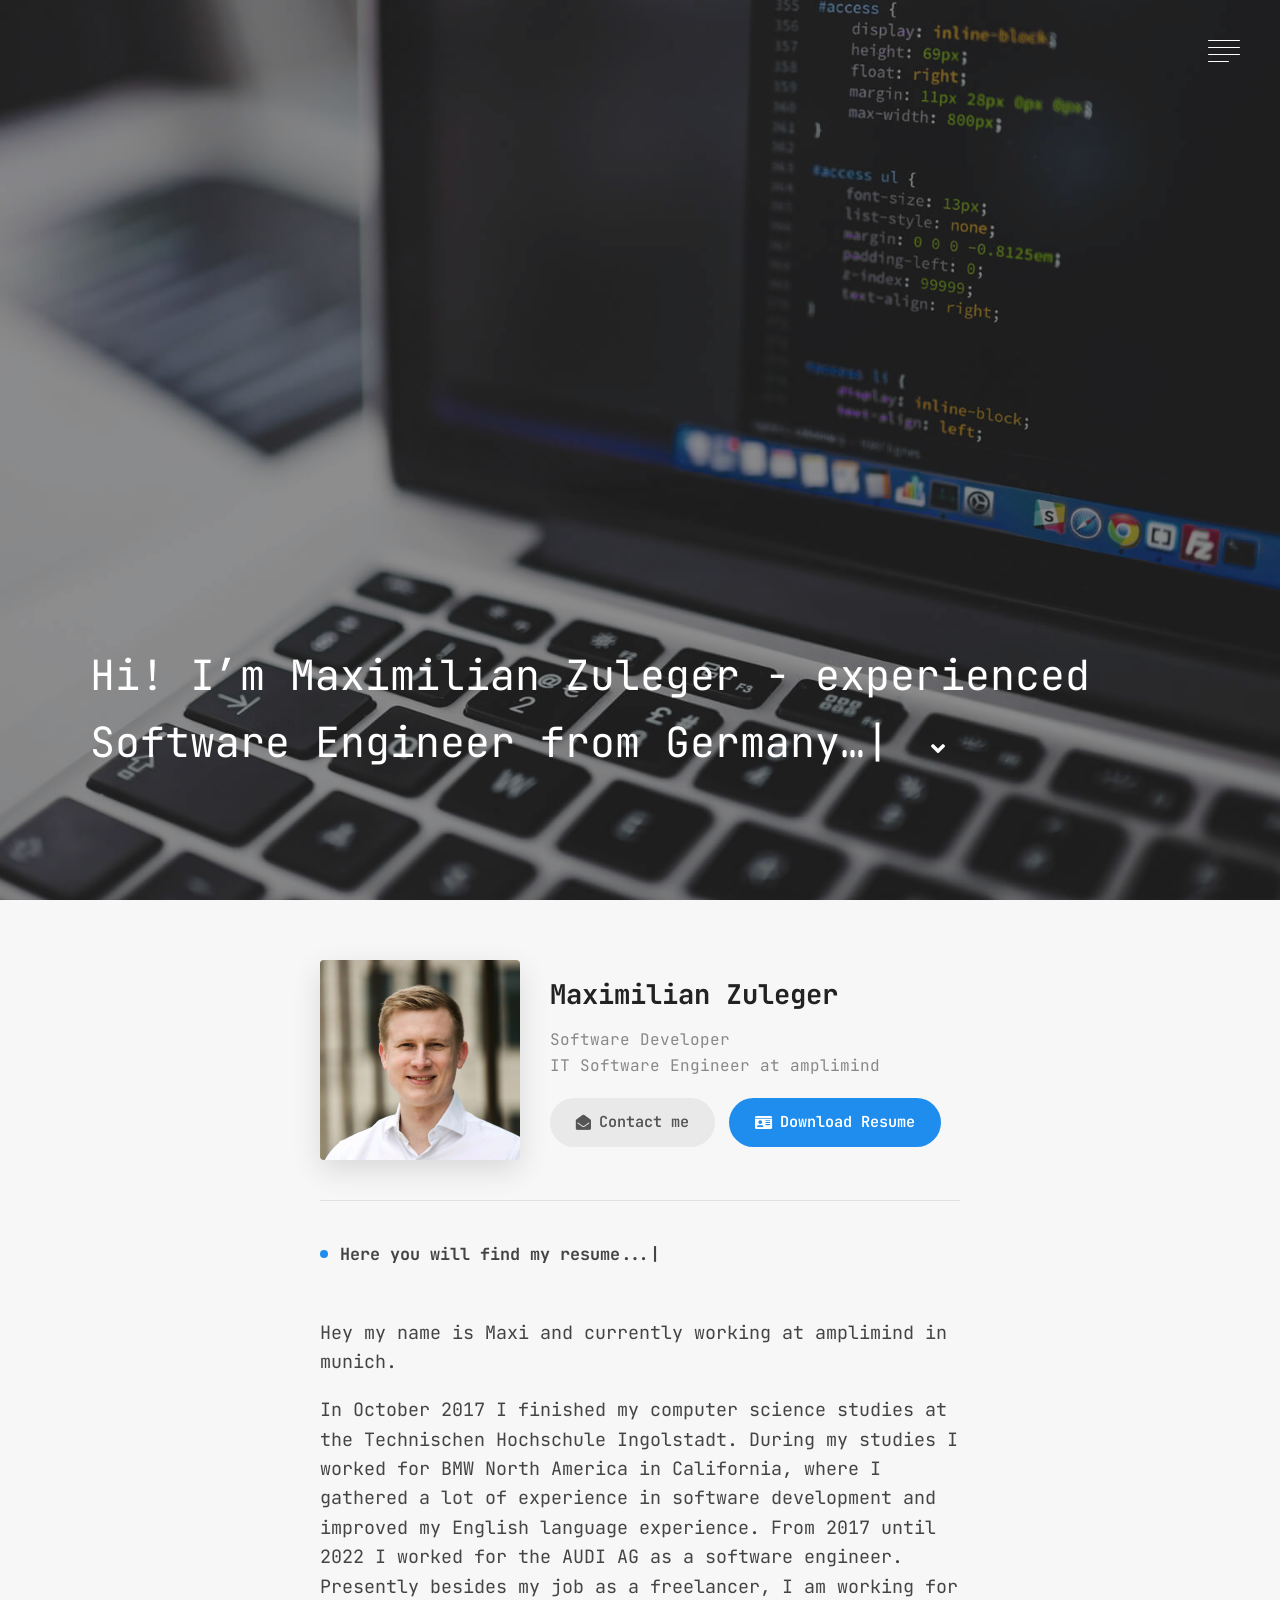
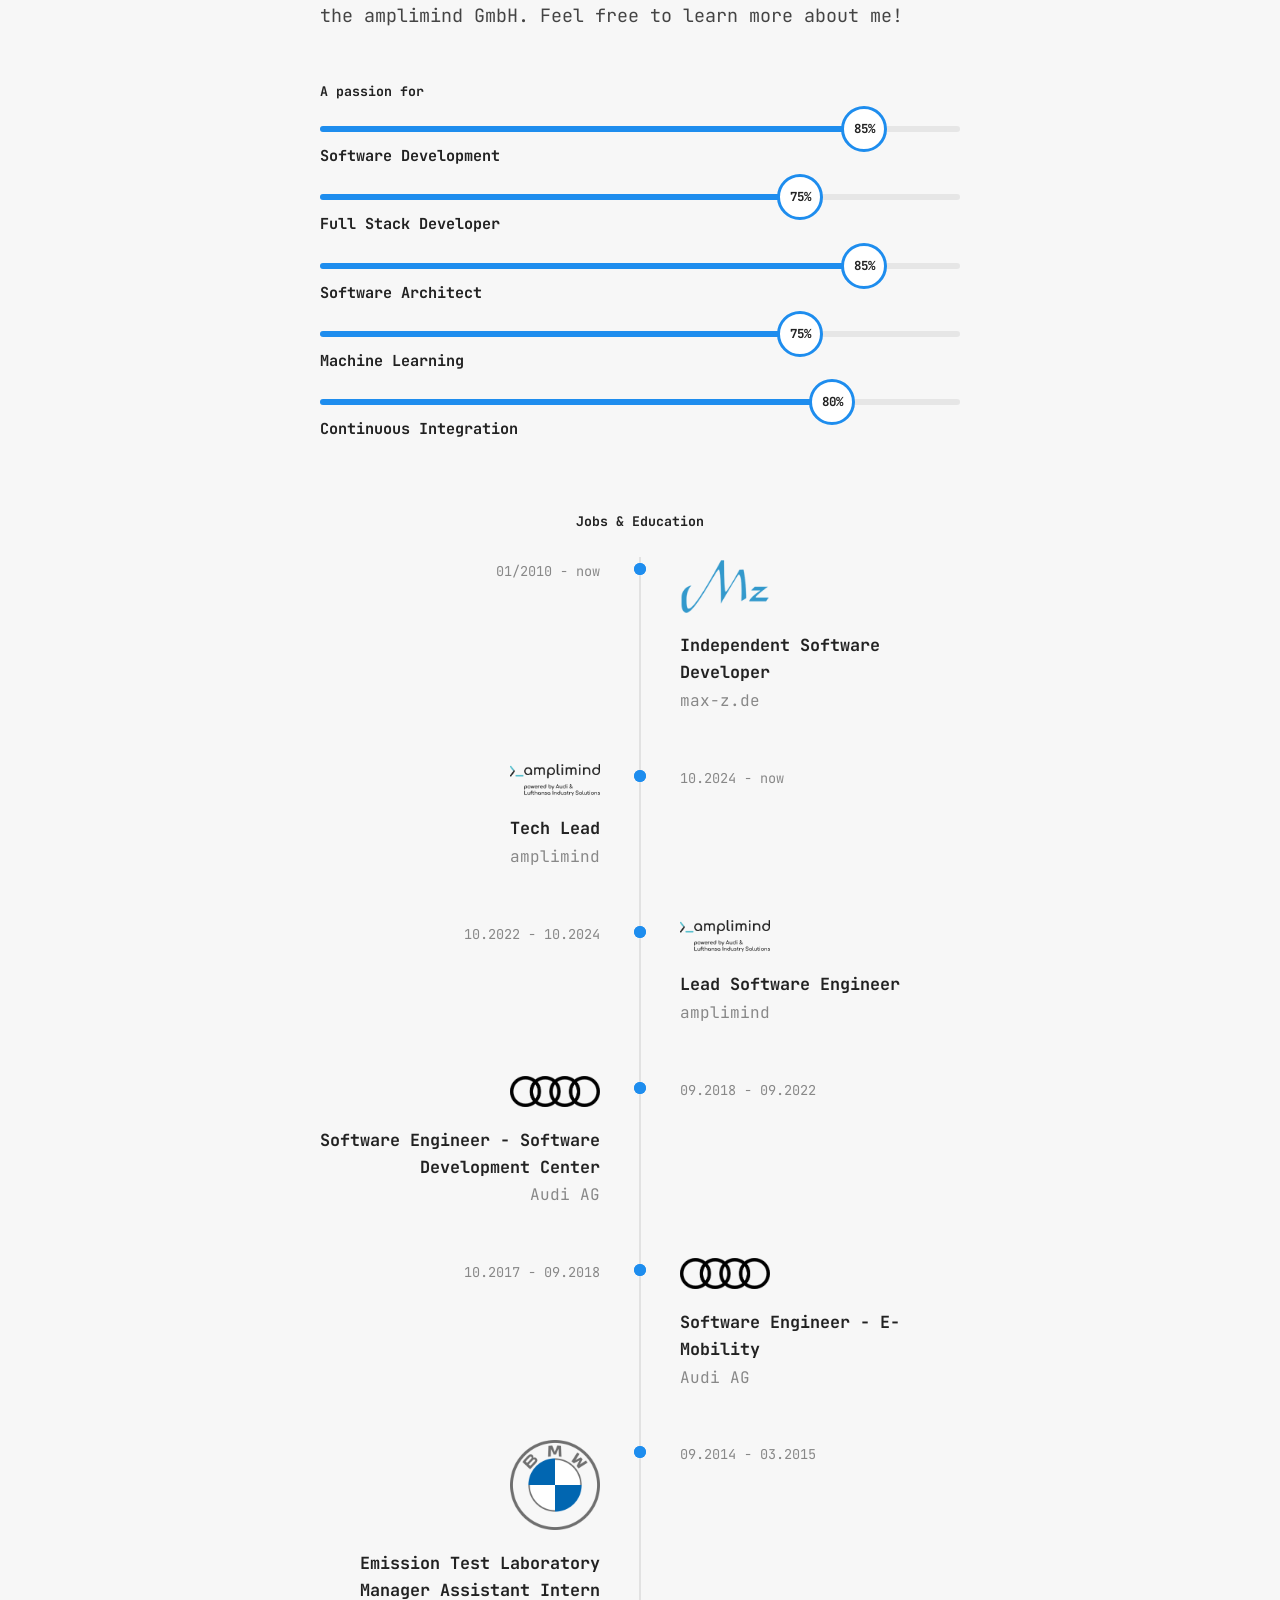
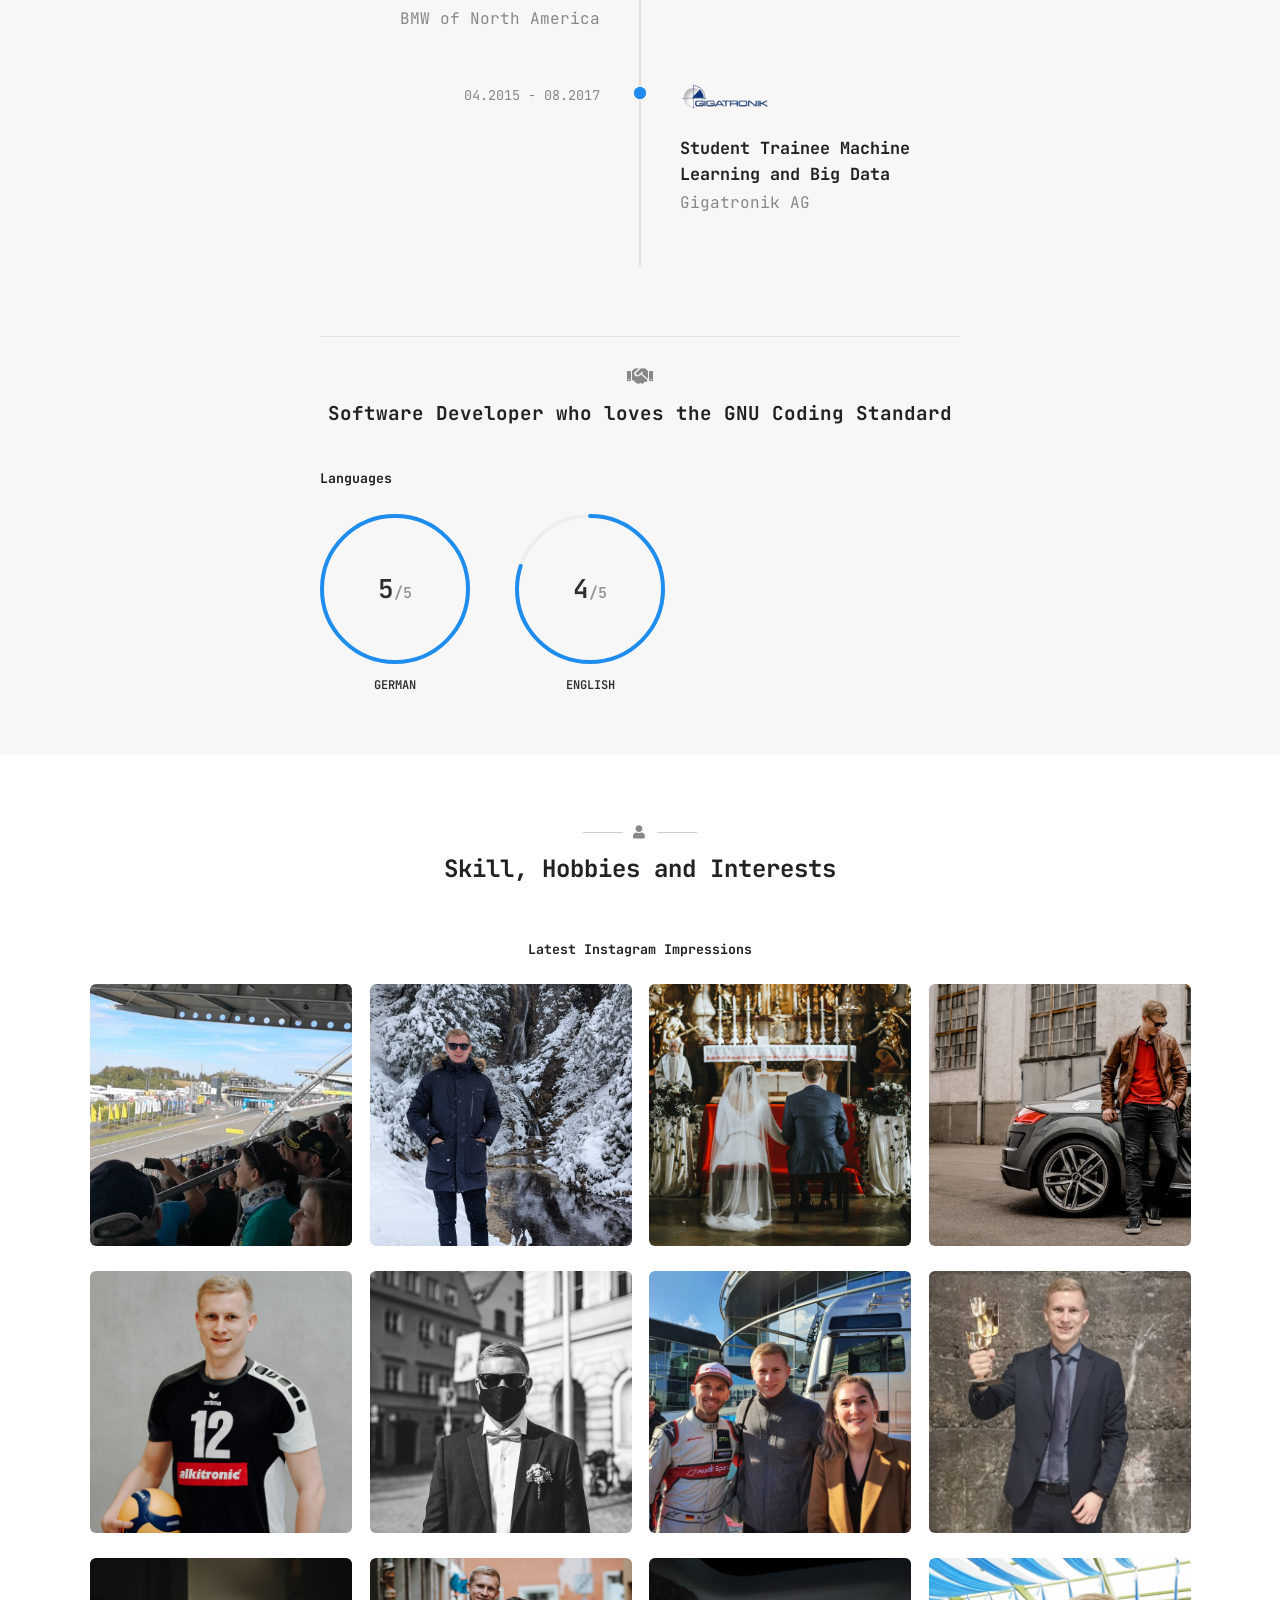
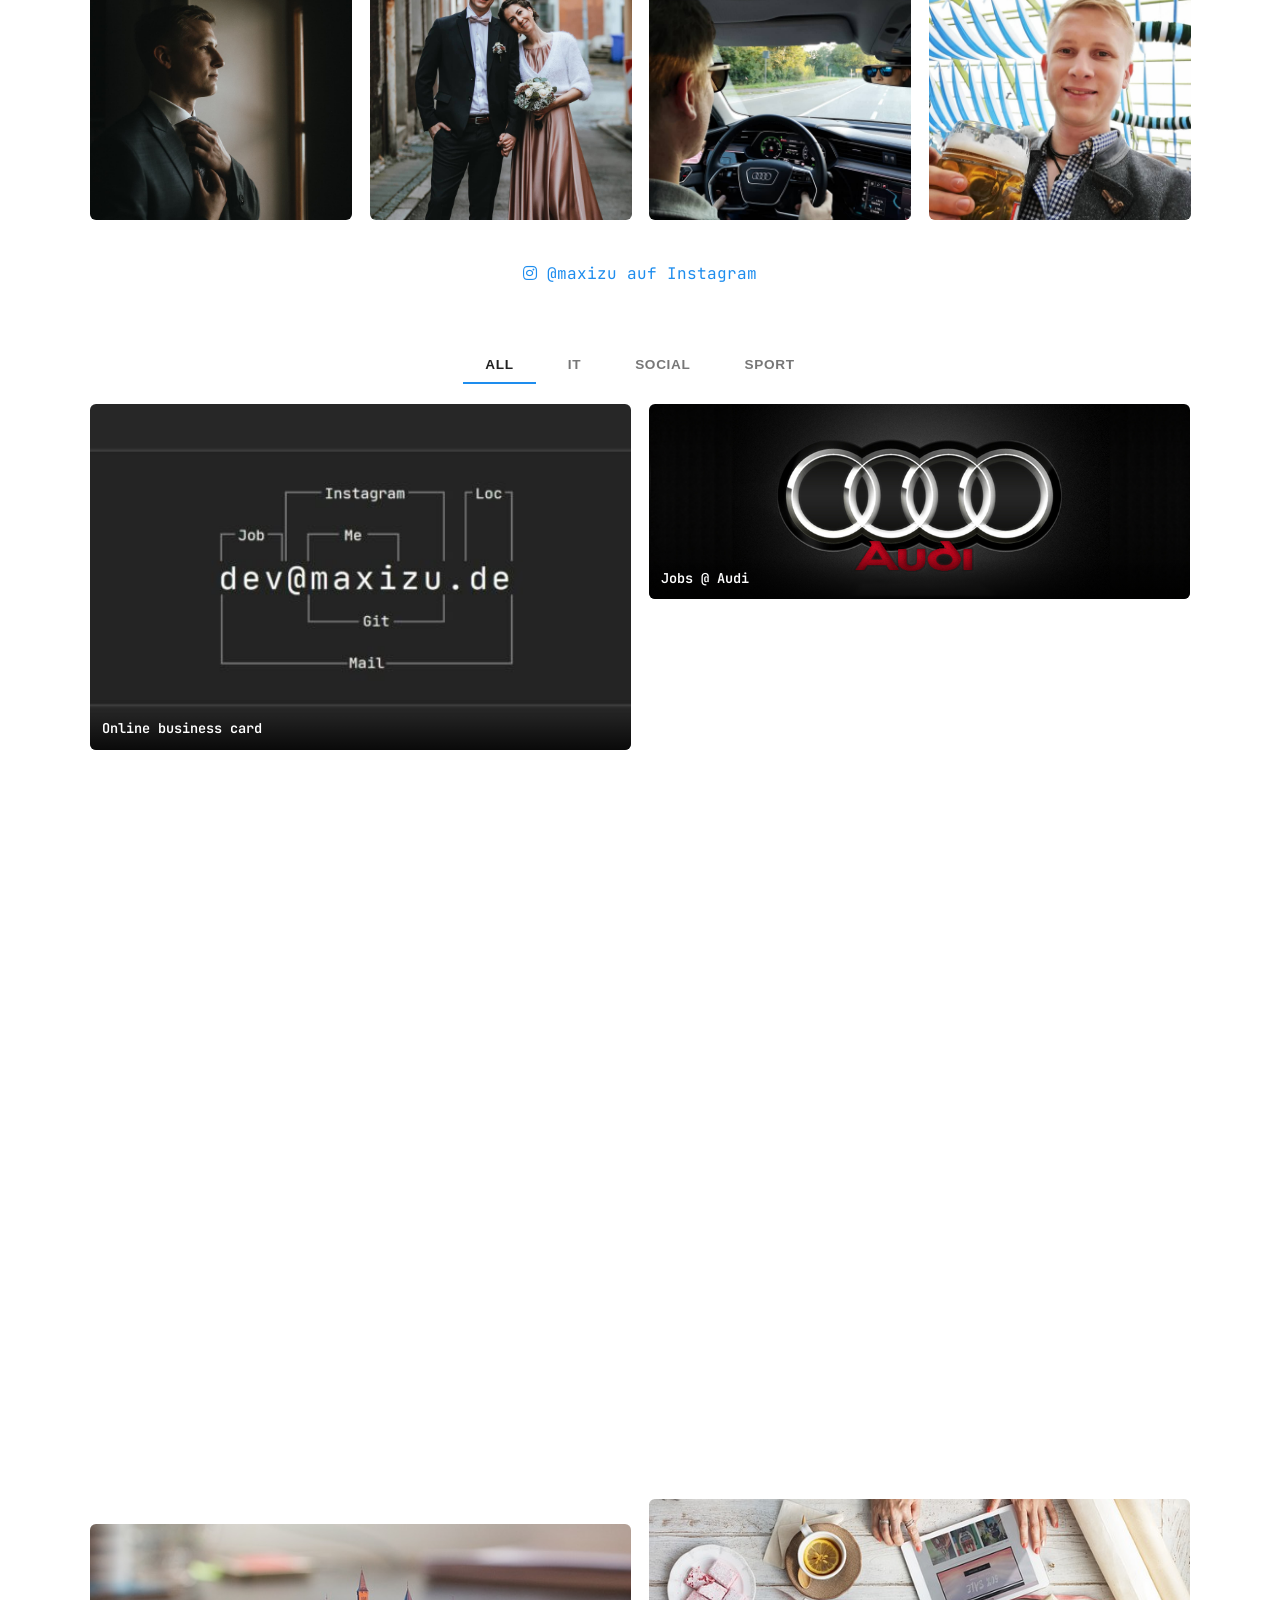
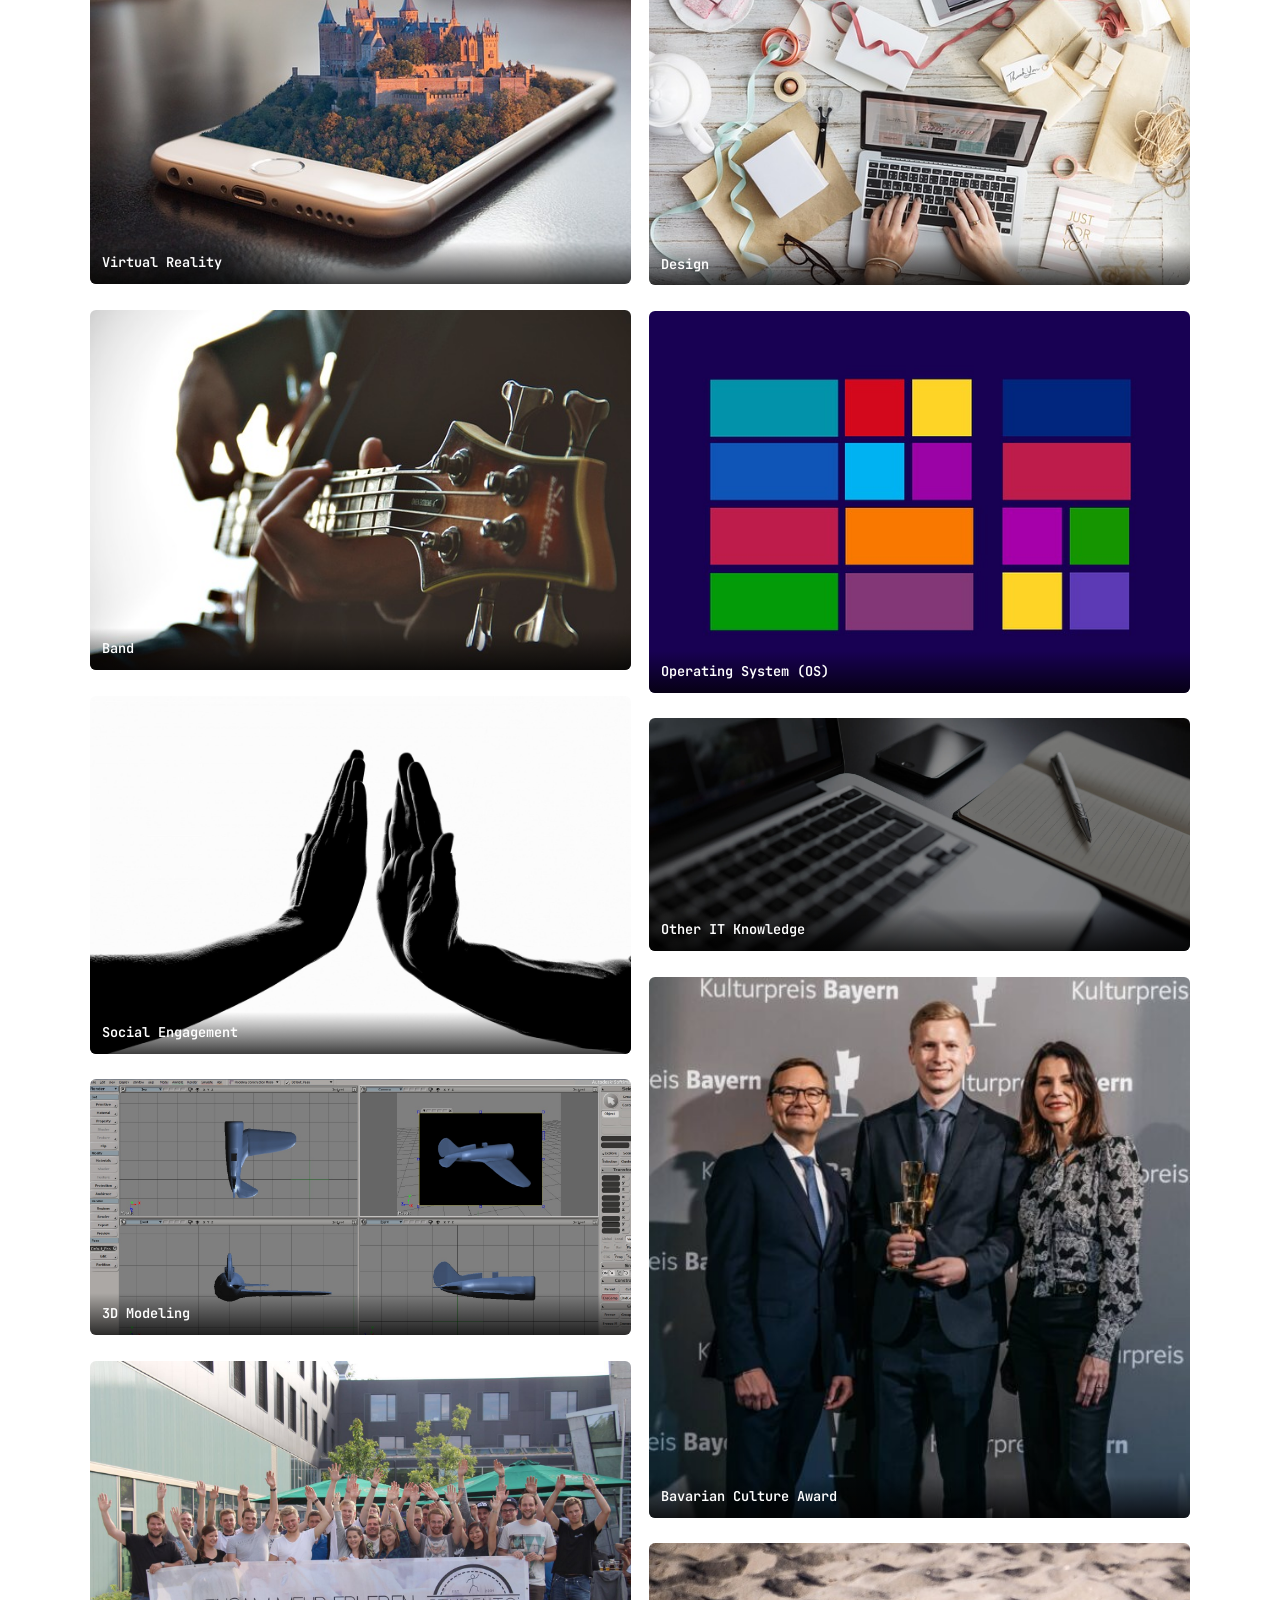
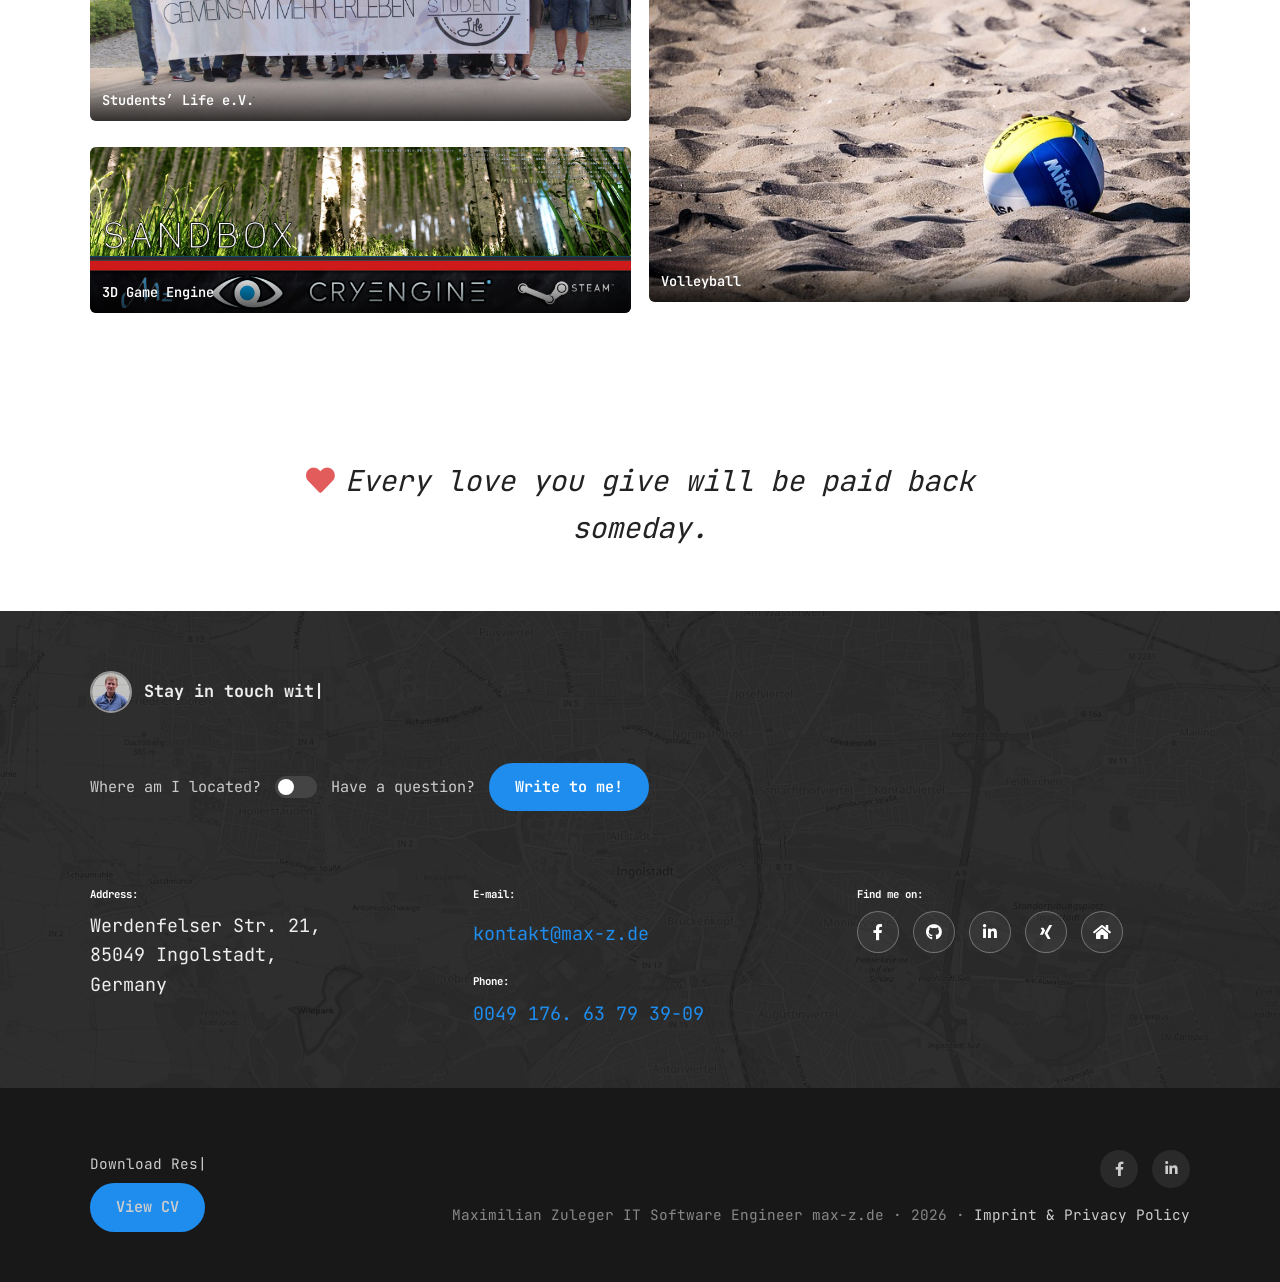
==== commit cad01595: "Add anchor IDs for sub-sections: jobs-education, languages, instagram, skills (in addition to existi" ====
--- a/index.html
+++ b/index.html
@@ -1,5 +1,5 @@
 <!DOCTYPE html>
-<html lang="de">
+<html lang="en">
 <head>
 <meta charset="UTF-8">
 <meta name="viewport" content="width=device-width, initial-scale=1">
@@ -148,7 +148,7 @@
     </div>
 
     <!-- Jobs & Education -->
-    <div class="resume-row" style="margin-top:70px;">
+    <div class="resume-row" id="jobs-education" style="margin-top:70px;">
       <div class="resume-row-image img-docs reveal reveal-fadeInLeft">
         <img src="assets/img/docs.png" alt="">
       </div>
@@ -232,7 +232,7 @@
     </div>
 
     <!-- Languages -->
-    <div class="resume-row" style="margin-top:40px; margin-bottom:0px;">
+    <div class="resume-row" id="languages" style="margin-top:40px; margin-bottom:0px;">
       <div class="resume-row-content languages-content">
         <div class="resume-row-image img-plant reveal reveal-fadeInRight">
           <img src="assets/img/plant2.png" alt="">
@@ -255,7 +255,7 @@
       <h4>Skill, Hobbies and Interests</h4>
     </div>
 
-    <h5 class="text-center mb-5">Latest Instagram Impressions</h5>
+    <h5 class="text-center mb-5" id="instagram">Latest Instagram Impressions</h5>
     <div class="masonry-grid">
       <div class="masonry-item reveal reveal-bounceInLeft"><img src="assets/img/instagram/instagram-01.jpg" alt="Instagram Bild 1"></div>
       <div class="masonry-item reveal reveal-bounceInLeft"><img src="assets/img/instagram/instagram-02.jpg" alt="Instagram Bild 2"></div>
@@ -274,7 +274,7 @@
       <a href="https://www.instagram.com/maxizu" target="_blank" rel="noopener"><i class="fab fa-instagram"></i> @maxizu auf Instagram</a>
     </p>
 
-    <div class="filter-tabs" style="margin-top:60px;">
+    <div class="filter-tabs" id="skills" style="margin-top:60px;">
       <button type="button" class="filter-tab active" data-filter="all">All</button>
       <button type="button" class="filter-tab" data-filter="it">IT</button>
       <button type="button" class="filter-tab" data-filter="social">Social</button>
--- a/assets/css/main.css
+++ b/assets/css/main.css
@@ -172,6 +172,8 @@
 
 .nav-panel-inner {
   text-align: center;
+  padding: 0 24px;
+  max-width: 500px;
 }
 
 .nav-panel-avatar {
@@ -212,6 +214,10 @@
   display: inline-block;
 }
 
+@media (max-width: 420px) {
+  .main-nav li a { font-size: 1.3rem; }
+}
+
 .main-nav li a:hover,
 .main-nav li a.active {
   opacity: 1;
@@ -585,6 +591,24 @@
   z-index: 2;
 }
 
+.timeline-event-point::after {
+  content: "";
+  position: absolute;
+  top: 0;
+  left: 0;
+  width: 100%;
+  height: 100%;
+  border-radius: 50%;
+  background: var(--color-primary);
+  z-index: -1;
+  animation: timelinePointPulse 2s infinite;
+}
+
+@keyframes timelinePointPulse {
+  0%   { transform: scale(0); opacity: .8; }
+  100% { transform: scale(2.5); opacity: 0; }
+}
+
 .timeline-event-title {
   margin: 4px 0 2px;
   font-size: 1.05rem;
@@ -602,7 +626,7 @@
   .timeline::before { left: 20px; margin-left: 0; }
   .timeline-event,
   .timeline-event:nth-child(even) {
-    grid-template-columns: 30px 1fr;
+    grid-template-columns: 40px 1fr;
     grid-template-rows: auto auto;
   }
   .timeline-event:nth-child(odd) .timeline-event-date,
@@ -615,6 +639,7 @@
   .timeline-event:nth-child(even) .timeline-event-point {
     grid-column: 1;
     grid-row: 1 / span 2;
+    margin-left: 2px;
   }
   .timeline-event:nth-child(odd) .timeline-event-content,
   .timeline-event:nth-child(even) .timeline-event-content {
@@ -947,7 +972,7 @@
   will-change: transform, opacity;
 }
 .reveal.in-view {
-  animation-duration: .9s;
+  animation-duration: 1s;
   animation-fill-mode: both;
 }
 
--- a/assets/css/animations.css
+++ b/assets/css/animations.css
@@ -5,22 +5,23 @@
    ========================================================= */
 
 @keyframes fadeInLeft {
-  from { opacity: 0; transform: translate3d(-40px, 0, 0); }
+  from { opacity: 0; transform: translate3d(-100%, 0, 0); }
   to   { opacity: 1; transform: translate3d(0, 0, 0); }
 }
 
 @keyframes fadeInRight {
-  from { opacity: 0; transform: translate3d(40px, 0, 0); }
+  from { opacity: 0; transform: translate3d(100%, 0, 0); }
   to   { opacity: 1; transform: translate3d(0, 0, 0); }
 }
 
 @keyframes fadeInUp {
-  from { opacity: 0; transform: translate3d(0, 40px, 0); }
+  from { opacity: 0; transform: translate3d(0, 100%, 0); }
   to   { opacity: 1; transform: translate3d(0, 0, 0); }
 }
 
 @keyframes bounceInLeft {
-  0%   { opacity: 0; transform: translate3d(-800px, 0, 0); }
+  from, 60%, 75%, 90%, to { animation-timing-function: cubic-bezier(0.215, 0.610, 0.355, 1.000); }
+  0%   { opacity: 0; transform: translate3d(-3000px, 0, 0); }
   60%  { opacity: 1; transform: translate3d(25px, 0, 0); }
   75%  { opacity: 1; transform: translate3d(-10px, 0, 0); }
   90%  { opacity: 1; transform: translate3d(5px, 0, 0); }
